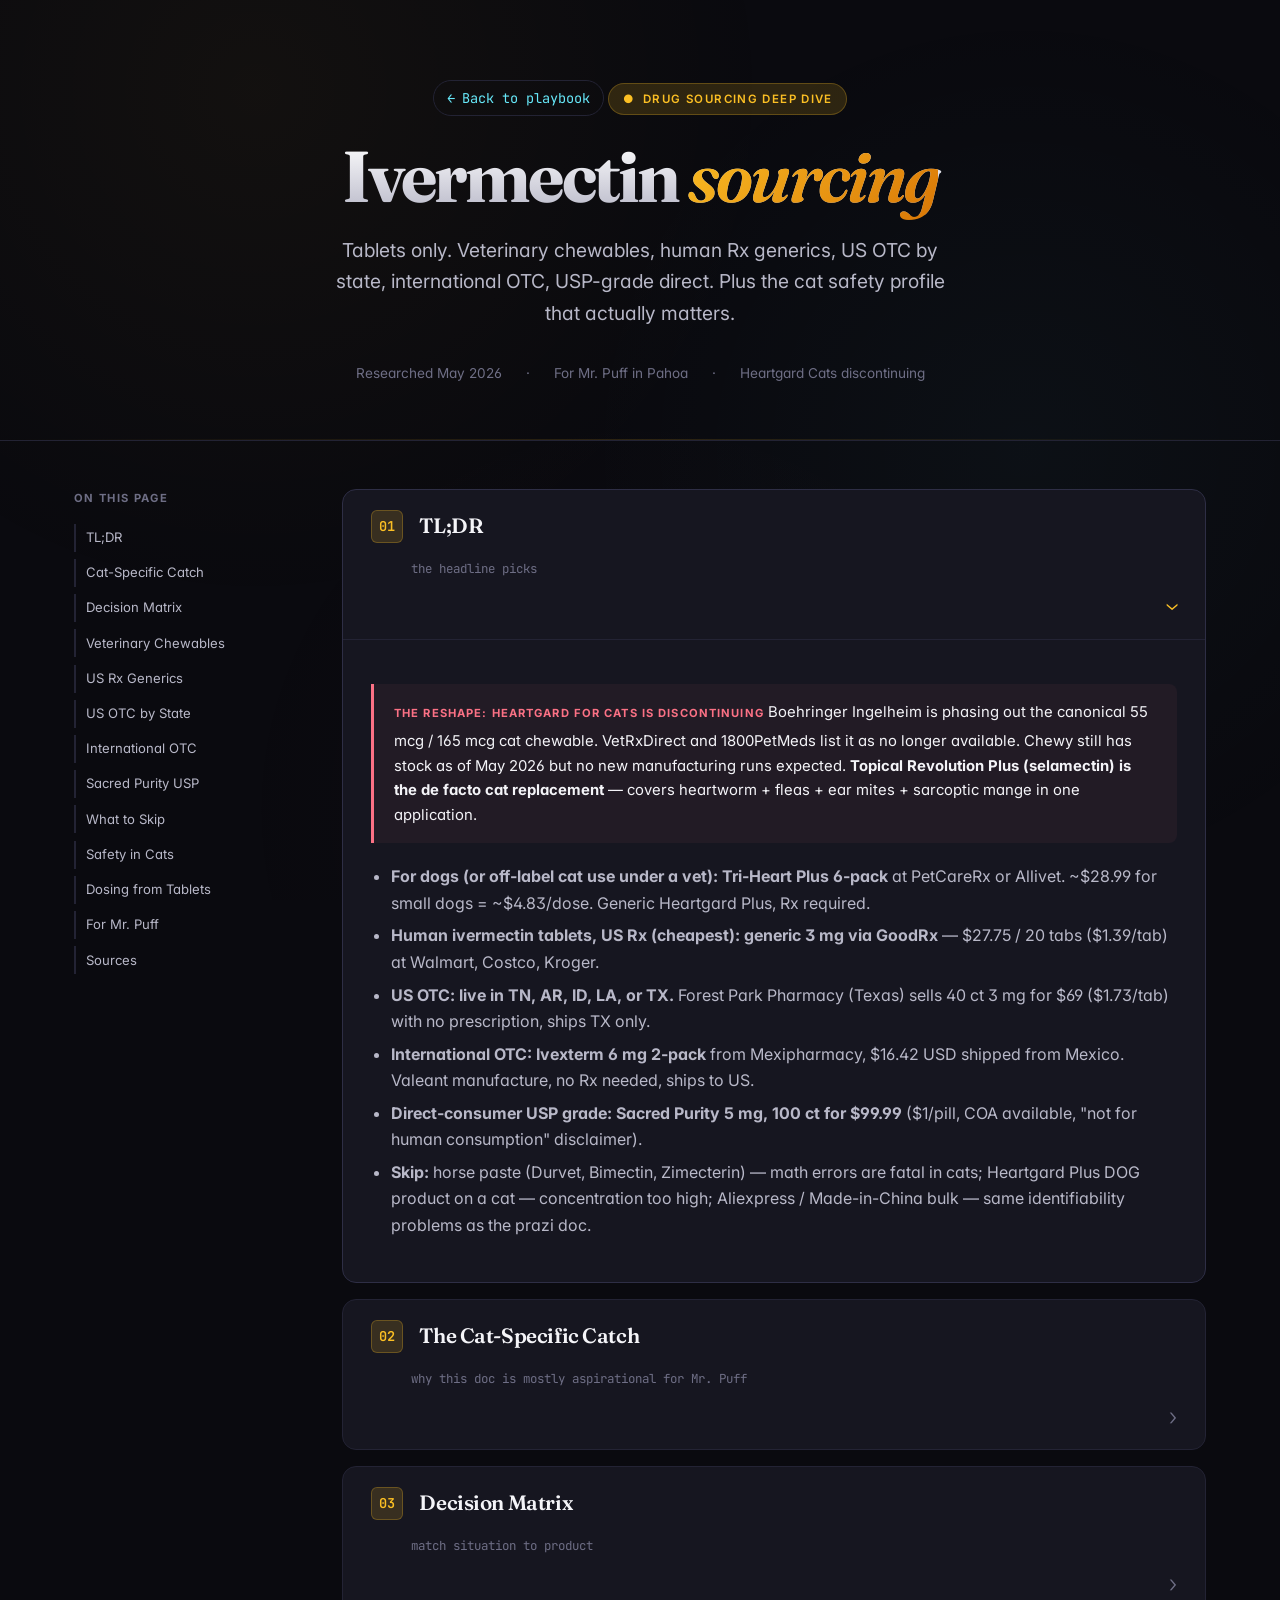
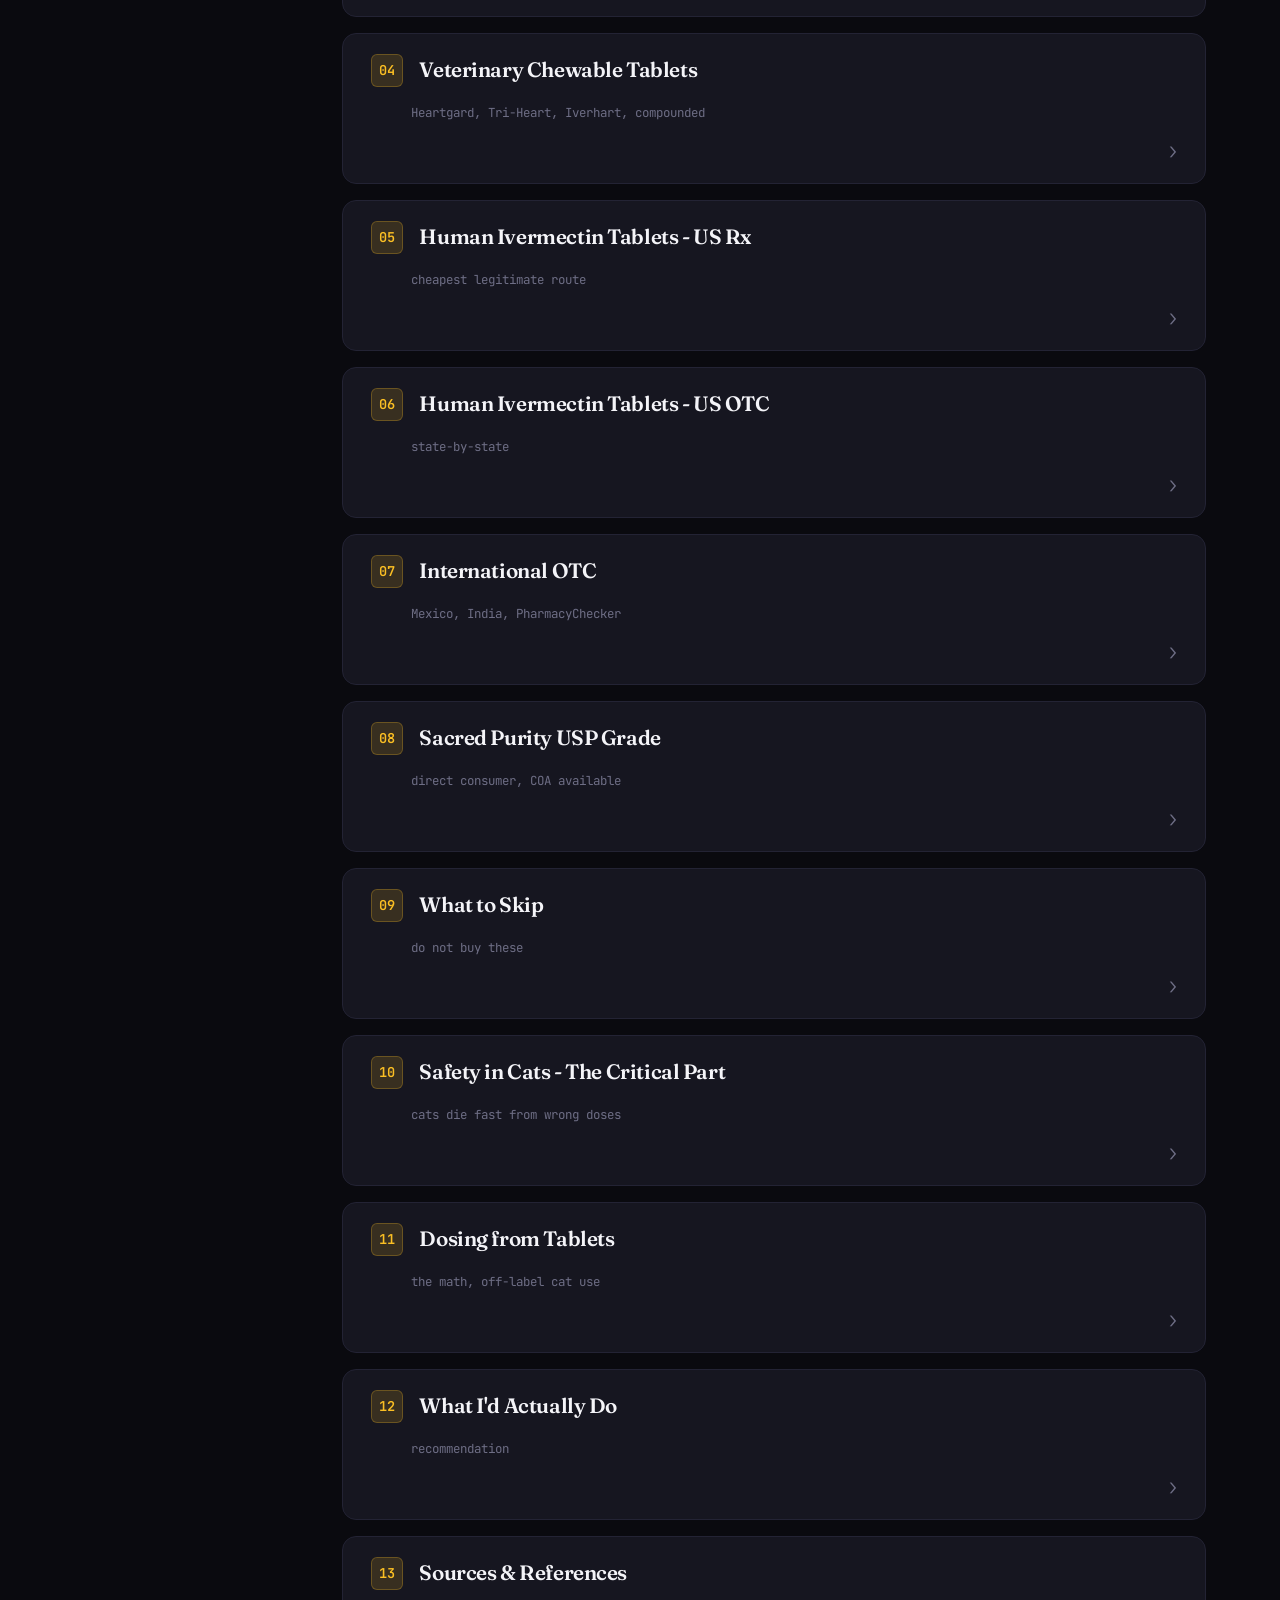
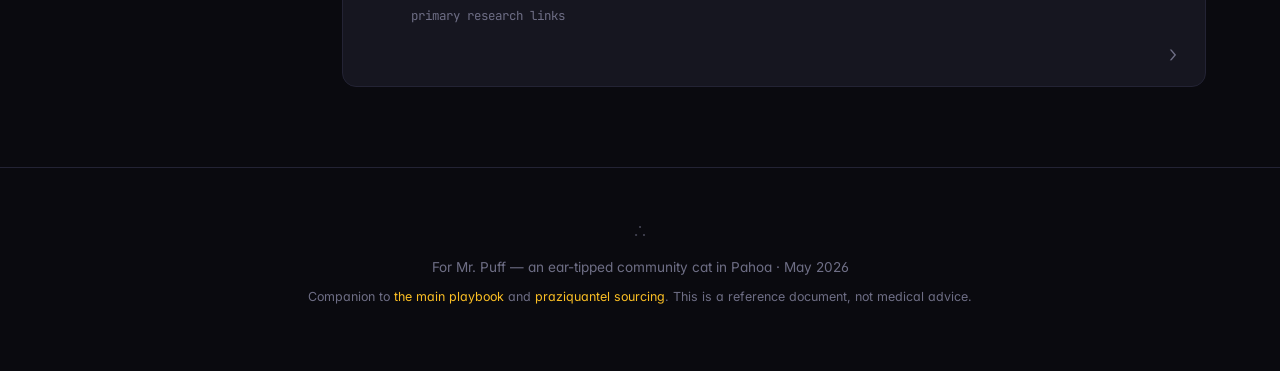
==== ivermectin-sourcing.html @ 5c8427da "Add praziquantel and ivermectin sourcing deep-dive pages Two new companion reference pages off the m" ====
<!DOCTYPE html>
<html lang="en">
<head>
<meta charset="UTF-8">
<meta name="viewport" content="width=device-width, initial-scale=1.0">
<title>Ivermectin Sourcing - Mr. Puff Care Plan</title>
<meta name="description" content="Where to buy ivermectin tablets: veterinary chewables, human Rx generics, OTC by state, international, USP-grade direct. With the cat safety profile that actually matters.">
<link rel="stylesheet" href="styles.css">
<style>
  .back-link {
    display: inline-flex;
    align-items: center;
    gap: 0.4rem;
    color: var(--accent-cyan);
    text-decoration: none;
    font-size: 0.85rem;
    font-family: 'JetBrains Mono', monospace;
    margin-bottom: 1.25rem;
    padding: 0.35rem 0.85rem;
    border: 1px solid var(--border-subtle);
    border-radius: 999px;
    transition: all 0.15s ease;
  }
  .back-link:hover {
    color: var(--accent-amber);
    border-color: var(--accent-amber);
    background: var(--accent-amber-glow);
  }
  .back-link::before { content: "←"; }
  .toc.sub-toc { font-size: 0.82rem; }
</style>
</head>
<body>

<header class="hero">
  <a href="index.html" class="back-link">Back to playbook</a>
  <div class="eyebrow">Drug sourcing deep dive</div>
  <h1>Ivermectin <span class="accent">sourcing</span></h1>
  <p class="lede">Tablets only. Veterinary chewables, human Rx generics, US OTC by state, international OTC, USP-grade direct. Plus the cat safety profile that actually matters.</p>
  <div class="hero-meta">
    <span>Researched May 2026</span>
    <span>·</span>
    <span>For Mr. Puff in Pahoa</span>
    <span>·</span>
    <span>Heartgard Cats discontinuing</span>
  </div>
</header>

<div class="layout">

  <nav class="toc sub-toc" aria-label="Contents">
    <h4>On This Page</h4>
    <ul>
      <li><a href="#tldr">TL;DR</a></li>
      <li><a href="#cat-catch">Cat-Specific Catch</a></li>
      <li><a href="#decision">Decision Matrix</a></li>
      <li><a href="#vet">Veterinary Chewables</a></li>
      <li><a href="#rx">US Rx Generics</a></li>
      <li><a href="#otc">US OTC by State</a></li>
      <li><a href="#international">International OTC</a></li>
      <li><a href="#sacred-purity">Sacred Purity USP</a></li>
      <li><a href="#skip">What to Skip</a></li>
      <li><a href="#safety">Safety in Cats</a></li>
      <li><a href="#dosing">Dosing from Tablets</a></li>
      <li><a href="#mr-puff-rec">For Mr. Puff</a></li>
      <li><a href="#sources">Sources</a></li>
    </ul>
  </nav>

  <main class="content">

    <!-- TL;DR -->
    <details class="section" id="tldr" open>
      <summary>
        <span class="num">01</span>
        <h2>TL;DR</h2>
        <span class="section-sub">the headline picks</span>
        <span class="chevron">›</span>
      </summary>
      <div class="section-body">
      <div class="callout warn">
        <span class="callout-label">The reshape: Heartgard for Cats is discontinuing</span>
        Boehringer Ingelheim is phasing out the canonical 55 mcg / 165 mcg cat chewable. VetRxDirect and 1800PetMeds list it as no longer available. Chewy still has stock as of May 2026 but no new manufacturing runs expected. <strong>Topical Revolution Plus (selamectin) is the de facto cat replacement</strong> — covers heartworm + fleas + ear mites + sarcoptic mange in one application.
      </div>
      <ul>
        <li><strong>For dogs (or off-label cat use under a vet): Tri-Heart Plus 6-pack</strong> at PetCareRx or Allivet. ~$28.99 for small dogs = ~$4.83/dose. Generic Heartgard Plus, Rx required.</li>
        <li><strong>Human ivermectin tablets, US Rx (cheapest): generic 3 mg via GoodRx</strong> — $27.75 / 20 tabs ($1.39/tab) at Walmart, Costco, Kroger.</li>
        <li><strong>US OTC: live in TN, AR, ID, LA, or TX.</strong> Forest Park Pharmacy (Texas) sells 40 ct 3 mg for $69 ($1.73/tab) with no prescription, ships TX only.</li>
        <li><strong>International OTC: Ivexterm 6 mg 2-pack</strong> from Mexipharmacy, $16.42 USD shipped from Mexico. Valeant manufacture, no Rx needed, ships to US.</li>
        <li><strong>Direct-consumer USP grade: Sacred Purity 5 mg, 100 ct for $99.99</strong> ($1/pill, COA available, "not for human consumption" disclaimer).</li>
        <li><strong>Skip:</strong> horse paste (Durvet, Bimectin, Zimecterin) — math errors are fatal in cats; Heartgard Plus DOG product on a cat — concentration too high; Aliexpress / Made-in-China bulk — same identifiability problems as the prazi doc.</li>
      </ul>
      </div>
    </details>

    <!-- CAT-SPECIFIC CATCH -->
    <details class="section" id="cat-catch">
      <summary>
        <span class="num">02</span>
        <h2>The Cat-Specific Catch</h2>
        <span class="section-sub">why this doc is mostly aspirational for Mr. Puff</span>
        <span class="chevron">›</span>
      </summary>
      <div class="section-body">
      <p>Mr. Puff is the project's reason for this research. Worth being honest:</p>
      <ul>
        <li><strong>Cats almost never need oral ivermectin tablets.</strong> The standard cat-relevant uses are: heartworm prevention (now better covered by topical Revolution Plus, which also handles fleas and ear mites in one application), ear mite treatment (Acarexx ear drops are FDA-approved for this and gentler than oral dosing), and sarcoptic / notoedric mange (rare in indoor cats, treated topically).</li>
        <li><strong>Off-label oral ivermectin in cats</strong> is a thing, but higher-friction than the topicals. Dose 200-400 mcg/kg PO once, repeat in 14 days. Cats overdose easily. The 30x safety margin sounds wide but a dosing math error with concentrated horse paste is famously fatal.</li>
        <li><strong>For Mr. Puff specifically, this doc is mostly aspirational.</strong> She'd be better served by Revolution Plus monthly (vet Rx, covers everything she'd realistically encounter). Oral tablet ivermectin would only enter the picture if she developed a mange that you couldn't get a vet appointment for.</li>
        <li><strong>The other use case is human stockpile.</strong> Sacred Purity, Forest Park Pharmacy, GoodRx generics, and Mexican Ivexterm are all legitimate household-stockpile options for travelers, parasitic prophylaxis, or "just in case" supply.</li>
      </ul>
      </div>
    </details>

    <!-- DECISION MATRIX -->
    <details class="section" id="decision">
      <summary>
        <span class="num">03</span>
        <h2>Decision Matrix</h2>
        <span class="section-sub">match situation to product</span>
        <span class="chevron">›</span>
      </summary>
      <div class="section-body">
      <div class="table-wrap">
        <table>
          <thead>
            <tr><th>Situation</th><th>Buy</th><th>$/dose</th></tr>
          </thead>
          <tbody>
            <tr><td>Cat needs heartworm prevention</td><td>Revolution Plus topical (Rx, vet)</td><td>~$15-20/month</td></tr>
            <tr><td>Cat with ear mites</td><td>Acarexx 0.5 mL otic (Rx)</td><td>~$30 (both ears)</td></tr>
            <tr><td>Cat with mange, no vet appointment</td><td>Compounded ivermectin oral suspension (Chewy Rx)</td><td>~$30-50/bottle</td></tr>
            <tr><td>Dog heartworm prevention</td><td>Tri-Heart Plus 6-pack (Rx, generic Heartgard)</td><td>~$4.83/month</td></tr>
            <tr><td>Personal stockpile, US Rx</td><td>Generic ivermectin 3 mg via GoodRx</td><td>$1.39/tab</td></tr>
            <tr><td>Personal stockpile, US OTC</td><td>Forest Park Pharmacy TX (or live in TN/AR/ID/LA)</td><td>$1.73/tab</td></tr>
            <tr><td>Personal stockpile, no Rx, OK with import</td><td>Ivexterm 6 mg from Mexipharmacy</td><td>$8.21/tab</td></tr>
            <tr><td>Long-term household stockpile, USP grade</td><td>Sacred Purity 5 mg, 1000 ct</td><td>~$0.65/tab</td></tr>
          </tbody>
        </table>
      </div>
      </div>
    </details>

    <!-- VETERINARY CHEWABLES -->
    <details class="section" id="vet">
      <summary>
        <span class="num">04</span>
        <h2>Veterinary Chewable Tablets</h2>
        <span class="section-sub">Heartgard, Tri-Heart, Iverhart, compounded</span>
        <span class="chevron">›</span>
      </summary>
      <div class="section-body">

      <h3>Heartgard for Cats (discontinuing)</h3>
      <ul>
        <li><strong>Active:</strong> 55 mcg ivermectin per chewable (≤5 lb cats) or 165 mcg (5-15 lb cats).</li>
        <li><strong>Status:</strong> Being discontinued by Boehringer Ingelheim. VetRxDirect, 1800PetMeds, and most retailers have removed it. Chewy still has some stock as of May 2026 but no new shipments expected.</li>
        <li><strong>Rx required.</strong></li>
        <li><strong>What to do instead:</strong> Revolution Plus (selamectin + sarolaner) topical, which the existing playbook (<a href="index.html#shopping">product-notes</a>) already prefers over Bravecto. Covers heartworm + fleas + ear mites + some intestinal worms. ~$15-20/month.</li>
      </ul>

      <h3>Tri-Heart Plus / Iverhart Plus / Heartgard Plus (dogs)</h3>
      <p>The live, in-stock generics of Heartgard Plus for dogs. All three contain ivermectin + pyrantel pamoate at dog-specific concentrations. <strong>Not labeled for cats.</strong> The dog-targeted concentrations are too high to use on cats safely.</p>
      <div class="table-wrap">
        <table>
          <thead>
            <tr><th>Product</th><th>Active per chew</th><th>6-pack (small dog)</th><th>$/month</th></tr>
          </thead>
          <tbody>
            <tr><td>Heartgard Plus (Boehringer)</td><td>68 mcg ivermectin + 57 mg pyrantel</td><td>~$72-90</td><td>~$12-15</td></tr>
            <tr><td>Iverhart Plus (Virbac)</td><td>same</td><td>~$30-40</td><td>~$5-7</td></tr>
            <tr><td>Tri-Heart Plus (Merck)</td><td>same</td><td>$28.99</td><td>$4.83</td></tr>
          </tbody>
        </table>
      </div>
      <div class="callout info">
        <span class="callout-label">Equivalence + price</span>
        All three are scientifically equivalent — same actives, same FDA approval pathway. <strong>Tri-Heart Plus is the cheapest by margin</strong> and what budget-conscious dog owners typically buy. All three require an Rx.
      </div>
      <div class="callout warn">
        <span class="callout-label">Don't put dog Heartgard on a cat</span>
        The 68 mcg ivermectin per chewable is roughly 4x what a small cat would get from Heartgard Cats (55 mcg). Use Heartgard Cats stock while it lasts, or compound, or switch to Revolution Plus topical.
      </div>
      <div class="resource-grid">
        <a href="https://www.petcarerx.com/article/using-tri-heart-plus-vs-heartgard-for-dogs/1341" target="_blank" rel="noopener" class="resource-card">
          <div class="rc-label">Cheapest generic</div>
          <div class="rc-name">Tri-Heart Plus (Merck)</div>
          <div class="rc-meta">$4.83/month · Rx</div>
        </a>
        <a href="https://www.chewy.com/iverhart-plus-chewable-tablet-dogs-1/dp/173300" target="_blank" rel="noopener" class="resource-card">
          <div class="rc-label">Mid-tier</div>
          <div class="rc-name">Iverhart Plus (Virbac)</div>
          <div class="rc-meta">~$5-7/month · Rx</div>
        </a>
        <a href="https://heartgard.com/offers" target="_blank" rel="noopener" class="resource-card">
          <div class="rc-label">Brand</div>
          <div class="rc-name">Heartgard Plus</div>
          <div class="rc-meta">~$12-15/month · Rx</div>
        </a>
        <a href="https://us.virbac.com/products/parasiticides/iverhart-plus-flavored-chewables" target="_blank" rel="noopener" class="resource-card">
          <div class="rc-label">Manufacturer</div>
          <div class="rc-name">Virbac Iverhart Plus</div>
          <div class="rc-meta">Reference</div>
        </a>
      </div>

      <h3>Compounded ivermectin (cats and dogs)</h3>
      <ul>
        <li><strong>Suppliers:</strong> SVPmeds, PetScript Pharmacy, Wedgewood Pharmacy, Diamondback Drugs (now merged with Wedgewood), Roadrunner Pharmacy, Mixlab, Pace Pharmacy.</li>
        <li><strong>Format:</strong> custom-strength chewables or 1 mg/mL oral oil suspension (chicken or tuna oil flavored).</li>
        <li><strong>Rx required.</strong></li>
        <li><strong>Cost:</strong> $30-50 for a 30-60 mL bottle of suspension.</li>
        <li><strong>Use case:</strong> if Heartgard Cats becomes truly unavailable and your vet wants to keep a cat on oral ivermectin, compounding is the path forward. Also useful for the rare cat with notoedric or sarcoptic mange.</li>
      </ul>
      <div class="resource-grid">
        <a href="https://www.chewy.com/ivermectin-compounded-oral-liquid/dp/866910" target="_blank" rel="noopener" class="resource-card">
          <div class="rc-label">Chewy Rx</div>
          <div class="rc-name">Ivermectin Chicken Oil 1 mg/mL</div>
          <div class="rc-meta">60 mL · Rx required</div>
        </a>
        <a href="https://www.svpmeds.com/product/ivermectin-chewable-compounded-for-dogs-and-cats/" target="_blank" rel="noopener" class="resource-card">
          <div class="rc-label">SVPmeds</div>
          <div class="rc-name">Ivermectin Chewable Compounded</div>
          <div class="rc-meta">Custom strength · Rx</div>
        </a>
        <a href="https://www.petscriptpharmacy.com/products/ivermectin-oral-solution" target="_blank" rel="noopener" class="resource-card">
          <div class="rc-label">PetScript</div>
          <div class="rc-name">Ivermectin Oral Solution</div>
          <div class="rc-meta">Custom · Rx</div>
        </a>
        <a href="https://www.wedgewood.com/our-expertise/veterinary-compounding/" target="_blank" rel="noopener" class="resource-card">
          <div class="rc-label">Wedgewood</div>
          <div class="rc-name">Veterinary Compounding</div>
          <div class="rc-meta">Flavored chews</div>
        </a>
      </div>
      </div>
    </details>

    <!-- US Rx -->
    <details class="section" id="rx">
      <summary>
        <span class="num">05</span>
        <h2>Human Ivermectin Tablets - US Rx</h2>
        <span class="section-sub">cheapest legitimate route</span>
        <span class="chevron">›</span>
      </summary>
      <div class="section-body">
      <ul>
        <li><strong>Generic ivermectin 3 mg tablets</strong> are FDA-approved and made by multiple manufacturers (Edenbridge, Lupin, Aurobindo, others). All pharmaceutically equivalent.</li>
        <li><strong>GoodRx coupon prices (May 2026):</strong>
          <ul>
            <li>20 tablets, 3 mg: $27.75 with coupon at Walmart/Costco/Kroger (<strong>$1.39/tab</strong>).</li>
            <li>Average retail without coupon: ~$115.93.</li>
            <li>SingleCare alternative: $36-48 / 20 tabs.</li>
          </ul>
        </li>
        <li><strong>Stromectol</strong> (the Merck brand): 4-5x the generic price. Not worth it.</li>
        <li><strong>How it works:</strong> any prescriber can write the Rx. Telehealth services like Hims, Push Health, K Health will write it for legitimate parasitic indications. Walk into Walmart/Costco/Kroger with the GoodRx coupon, pay cash.</li>
      </ul>
      <div class="callout success">
        <span class="callout-label">Cheapest legitimate US source</span>
        FDA-approved generic, made in cGMP facilities, identifiable down to the lot number. There's no quality question.
      </div>
      <div class="resource-grid">
        <a href="https://www.goodrx.com/ivermectin" target="_blank" rel="noopener" class="resource-card">
          <div class="rc-label">GoodRx coupon</div>
          <div class="rc-name">Generic ivermectin 3 mg</div>
          <div class="rc-meta">$1.39/tab · 20-tab pack</div>
        </a>
        <a href="https://www.goodrx.com/stromectol" target="_blank" rel="noopener" class="resource-card">
          <div class="rc-label">GoodRx (brand)</div>
          <div class="rc-name">Stromectol 3 mg</div>
          <div class="rc-meta">~5x generic · skip</div>
        </a>
      </div>
      </div>
    </details>

    <!-- US OTC -->
    <details class="section" id="otc">
      <summary>
        <span class="num">06</span>
        <h2>Human Ivermectin Tablets - US OTC</h2>
        <span class="section-sub">state-by-state</span>
        <span class="chevron">›</span>
      </summary>
      <div class="section-body">
      <p>2022-2025 saw five states pass laws letting pharmacies dispense ivermectin without a prescription. Mechanisms differ:</p>
      <div class="table-wrap">
        <table>
          <thead>
            <tr><th>State</th><th>Year</th><th>Mechanism</th><th>Where to buy</th></tr>
          </thead>
          <tbody>
            <tr><td>Tennessee</td><td>2022 (SB 2188)</td><td>Full OTC, no consultation</td><td>Any TN pharmacy that stocks it</td></tr>
            <tr><td>Arkansas</td><td>March 2025 (Act 369)</td><td>Full OTC</td><td>Any AR pharmacy that stocks it</td></tr>
            <tr><td>Idaho</td><td>April 2025 (SB 1211)</td><td>Full OTC</td><td>Any ID pharmacy that stocks it</td></tr>
            <tr><td>Louisiana</td><td>June 2025 (Act 464)</td><td>Pharmacist-dispensed under standing order</td><td>LA pharmacies; pharmacist confirms eligibility</td></tr>
            <tr><td>Texas</td><td>Aug 2025 (HB 25)</td><td>Full OTC</td><td>Forest Park Pharmacy ($69 / 40 ct, ships TX or in-store)</td></tr>
          </tbody>
        </table>
      </div>
      <div class="callout info">
        <span class="callout-label">Forest Park Pharmacy specifics</span>
        $69 for 40 tablets of 3 mg = <strong>$1.73/tab</strong>. Ships within Texas only or in-store pickup. Not currently shipping to Hawaii. If you want OTC ivermectin without flying to a OTC state, the international route below is more practical.
      </div>
      <div class="resource-grid">
        <a href="https://www.forestparkpharmacy.com/ivermectin" target="_blank" rel="noopener" class="resource-card">
          <div class="rc-label">Texas OTC</div>
          <div class="rc-name">Forest Park Pharmacy</div>
          <div class="rc-meta">$69 / 40 ct · TX only</div>
        </a>
        <a href="https://www.goodrx.com/ivermectin-non-prescription" target="_blank" rel="noopener" class="resource-card">
          <div class="rc-label">GoodRx OTC tracker</div>
          <div class="rc-name">Non-Prescription Ivermectin</div>
          <div class="rc-meta">State availability</div>
        </a>
        <a href="https://www.pharmacytimes.com/view/four-states-pass-laws-allowing-for-otc-ivermectin-more-states-pending-legislation" target="_blank" rel="noopener" class="resource-card">
          <div class="rc-label">Pharmacy Times</div>
          <div class="rc-name">OTC Ivermectin State Laws</div>
          <div class="rc-meta">Legislative tracker</div>
        </a>
        <a href="https://www.texastribune.org/2025/08/27/texas-legislature-ivermectin-otc-prescription/" target="_blank" rel="noopener" class="resource-card">
          <div class="rc-label">Texas HB 25</div>
          <div class="rc-name">Texas Tribune coverage</div>
          <div class="rc-meta">Bill explainer</div>
        </a>
      </div>
      </div>
    </details>

    <!-- INTERNATIONAL -->
    <details class="section" id="international">
      <summary>
        <span class="num">07</span>
        <h2>International OTC</h2>
        <span class="section-sub">Mexico, India, PharmacyChecker</span>
        <span class="chevron">›</span>
      </summary>
      <div class="section-body">

      <h3>Ivexterm (Mexico)</h3>
      <ul>
        <li><strong>Manufacturer:</strong> Bausch Health / Valeant. Made in Mexico. Legitimate, branded product.</li>
        <li><strong>Strength:</strong> 6 mg per tablet.</li>
        <li><strong>Pack size:</strong> 2 tablets per box (smallest), larger packs available.</li>
        <li><strong>Source:</strong> Mexipharmacy.mx — $16.42 USD for 2-tablet box (<strong>$8.21/tab</strong>). Farmacia del Niño similar pricing.</li>
        <li><strong>OTC in Mexico</strong> (most "venta libre" pharmacies stock it).</li>
        <li><strong>Shipping to US:</strong> USPS or SEPOMEX, typically 7-14 days. Personal-import quantities (1-3 boxes) generally pass customs without issue.</li>
        <li><strong>Per-mg cost is actually higher</strong> than the US Rx generic. The advantage is no Rx, no telehealth visit.</li>
      </ul>

      <h3>Indian generics (Iverheal, Iversafe)</h3>
      <ul>
        <li><strong>Strengths:</strong> 6 mg or 12 mg, sold by strip (10 tablets typical).</li>
        <li><strong>Manufacturers:</strong> Healing Pharma (Iverheal), Sun Pharma (Iversafe), Cipla, others.</li>
        <li><strong>Pricing in India:</strong> Iverheal 12 mg / 10 tabs = ~₹750 ($9 USD); Iversafe 12 mg / 10 tabs = ~₹175 ($2 USD). Iversafe is the cheap option.</li>
        <li><strong>Shipping to US:</strong> sketchier. International Drug Mart and similar online resellers ship to US, but customs holds happen. Quality variance is real even with "Indian generics" — well-known brands (Sun, Cipla, Lupin) are world-class; small generics inconsistent.</li>
        <li><strong>Use case:</strong> large stockpile, willing to deal with import friction.</li>
      </ul>

      <h3>PharmacyChecker-verified</h3>
      <p>PharmacyChecker.com lists verified pharmacies in Canada, UK, India, and Mexico that ship to the US. Stromectol (brand) and generic ivermectin both available, prices generally between US Rx and Mexican OTC. Worth checking if you want a verified-sourced middle-tier option.</p>

      <div class="resource-grid">
        <a href="https://mexipharmacy.mx/eng/item/1014/2/ivexterm-ivermectin-6mg-2-tab" target="_blank" rel="noopener" class="resource-card">
          <div class="rc-label">Mexico OTC, ships US</div>
          <div class="rc-name">Mexipharmacy Ivexterm 6 mg</div>
          <div class="rc-meta">$16.42 · 2-tab box</div>
        </a>
        <a href="https://www.pharmacychecker.com/ivermectin/" target="_blank" rel="noopener" class="resource-card">
          <div class="rc-label">Verified international</div>
          <div class="rc-name">PharmacyChecker Ivermectin</div>
          <div class="rc-meta">Canada/UK/IN/MX prices</div>
        </a>
        <a href="https://www.medindia.net/drug-price/ivermectin.htm" target="_blank" rel="noopener" class="resource-card">
          <div class="rc-label">India brand directory</div>
          <div class="rc-name">Medindia 105 Brands</div>
          <div class="rc-meta">Iverheal, Iversafe etc.</div>
        </a>
      </div>
      </div>
    </details>

    <!-- SACRED PURITY -->
    <details class="section" id="sacred-purity">
      <summary>
        <span class="num">08</span>
        <h2>Sacred Purity USP Grade</h2>
        <span class="section-sub">direct consumer, COA available</span>
        <span class="chevron">›</span>
      </summary>
      <div class="section-body">
      <p>Same vendor recommended in the <a href="praziquantel-sourcing.html#bulk-usp">praziquantel sourcing doc</a>. The pills here are USP-grade ivermectin powder + microcrystalline cellulose, made in the US, third-party tested.</p>

      <div class="table-wrap">
        <table>
          <thead>
            <tr><th>Product</th><th>Pack</th><th>Price</th><th>$/pill</th></tr>
          </thead>
          <tbody>
            <tr><td>5 mg pills</td><td>100 ct</td><td>$99.99</td><td>$1.00</td></tr>
            <tr><td>5 mg pills</td><td>200 ct</td><td>$179.99</td><td>$0.90</td></tr>
            <tr><td>5 mg pills</td><td>500 ct</td><td>$374.99</td><td>$0.75</td></tr>
            <tr><td>5 mg pills</td><td>1000 ct</td><td>$649.99</td><td>$0.65</td></tr>
            <tr><td>7.5 mg pills</td><td>100 ct</td><td>$129.99</td><td>$1.30</td></tr>
            <tr><td>7.5 mg pills</td><td>1000 ct</td><td>$939.99</td><td>$0.94</td></tr>
            <tr><td>100 mg capsules</td><td>30 ct</td><td>$149.99</td><td>$5.00</td></tr>
          </tbody>
        </table>
      </div>

      <ul>
        <li><strong>Ingredients:</strong> "Ivermectin USP Grade powder and microcrystalline cellulose only" for pills. No fillers, no flavoring, no excipient surprises.</li>
        <li><strong>COA available on request.</strong></li>
        <li><strong>"Not for human consumption" disclaimer</strong> — same legal CYA pattern as their praziquantel.</li>
        <li><strong>Worldwide shipping</strong>, customer assumes customs responsibility.</li>
      </ul>

      <div class="callout info">
        <span class="callout-label">Per-pill economics</span>
        At the small pack, $1/pill is comparable to GoodRx US Rx generic ($1.39 per 3 mg = $2.32 per 5 mg-equivalent). At 1000 ct, drops to $0.65/pill — best per-mg deal of any tablet source if you actually use them. Bonus: pills can be split to dose more flexibly.
      </div>

      <div class="resource-grid">
        <a href="https://www.sacredpurity.com/ivermectin.html" target="_blank" rel="noopener" class="resource-card">
          <div class="rc-label">Sacred Purity</div>
          <div class="rc-name">Ivermectin USP &gt;99%</div>
          <div class="rc-meta">Pills + capsules · COA</div>
        </a>
      </div>
      </div>
    </details>

    <!-- WHAT TO SKIP -->
    <details class="section" id="skip">
      <summary>
        <span class="num">09</span>
        <h2>What to Skip</h2>
        <span class="section-sub">do not buy these</span>
        <span class="chevron">›</span>
      </summary>
      <div class="section-body">
      <div class="callout warn">
        <span class="callout-label">Horse paste / livestock paste</span>
        Durvet, Bimectin, Zimecterin, IverEase: wrong format (paste, not tablets), wrong concentration (1.87% ivermectin, ~12,000x more concentrated than a cat's monthly Heartgard dose). The famous "horse paste" from feed stores is the cheapest source by far ($5-10 a tube), but dosing is exquisitely unforgiving and a math error is fatal in cats. Specifically excluded by the user prompt anyway ("not powders, just tablets") — paste is the same risk profile.
      </div>
      <ul>
        <li><strong>Heartgard Plus for Dogs on a Cat:</strong> wrong concentration. The 68 mcg/chewable in the small-dog version is 4x what a small cat needs and overshoots Mr. Puff's safety margin.</li>
        <li><strong>Random Aliexpress / made-in-China bulk:</strong> identifiability problems, customs problems, dosing problems, COA verification problems. Same reasoning as the praziquantel doc.</li>
        <li><strong>Online pharmacies without verifiable physical addresses or licensing:</strong> the 2021-2022 COVID ivermectin frenzy spawned a long tail of dropship operations. Stick to PharmacyChecker-verified, licensed compounding pharmacies, GoodRx-affiliated US pharmacies, or established consumer brands like Mexipharmacy and Sacred Purity.</li>
        <li><strong>Acarexx (cat ear mite drops):</strong> technically ivermectin, but it's a topical otic suspension (not a tablet), Rx-only, and only for ear mites. Mentioned here only because it shows up in searches for "ivermectin for cats."</li>
      </ul>
      </div>
    </details>

    <!-- SAFETY -->
    <details class="section" id="safety">
      <summary>
        <span class="num">10</span>
        <h2>Safety in Cats - The Critical Part</h2>
        <span class="section-sub">cats die fast from wrong doses</span>
        <span class="chevron">›</span>
      </summary>
      <div class="section-body">
      <div class="callout warn">
        <span class="callout-label">The two hazards</span>
        <ol>
          <li><strong>Concentrated formulations</strong> (horse paste, cattle injectable) make math errors fatal. A 0.1 mL slip on 1.87% paste delivers ~1.87 mg — enough to kill a 5 lb cat. Tablets (this doc) are easier to get right because the unit dose is fixed.</li>
          <li><strong>MDR1 mutation</strong> (multi-drug resistance) is rare in cats but exists. Affected cats have impaired blood-brain-barrier function and lower toxicity thresholds. There's no commercial MDR1 test for cats; empirical low-dose introduction is the only safe approach.</li>
        </ol>
      </div>

      <h3>Therapeutic doses and toxicity thresholds</h3>
      <ul>
        <li><strong>Heartworm prevention:</strong> 24 mcg/kg PO monthly (Heartgard Cats label). For a 5 kg cat, this is 120 mcg = 0.12 mg.</li>
        <li><strong>Ear mites or sarcoptic mange (off-label):</strong> 200-400 mcg/kg PO once, repeat in 14 days. For a 5 kg cat, this is 1-2 mg.</li>
        <li><strong>Demodex (rare in cats):</strong> higher doses, vet-supervised only.</li>
        <li><strong>Toxicity threshold:</strong> signs start above ~220 mcg/kg (100 mcg/lb).</li>
        <li><strong>LD50:</strong> ~80 mg/kg in healthy cats, much lower in MDR1-affected.</li>
        <li><strong>Safety margin at therapeutic dose:</strong> ~30x for heartworm prevention. Wide on paper, narrow in practice if using a concentrated formulation.</li>
      </ul>

      <h3>Signs of overdose in cats (within 2-3 hours)</h3>
      <ul>
        <li>Profound depression, stupor</li>
        <li>Tremors</li>
        <li>Ataxia (uncoordinated walking)</li>
        <li>Blindness, dilated unresponsive pupils</li>
        <li>Excessive salivation</li>
        <li>Seizures</li>
        <li>Coma</li>
      </ul>

      <div class="callout warn">
        <span class="callout-label">No specific antidote</span>
        Treatment is supportive: IV fluids, anti-seizure meds, intralipid emulsion therapy if available. This is why "let's just guess the dose" is a bad plan with cat ivermectin.
      </div>

      <h3>Drug interactions</h3>
      <p>Ivermectin's neurological effects compound with other CNS depressants. Avoid concurrent:</p>
      <ul>
        <li>Benzodiazepines (diazepam, midazolam) — used in some cat sedation.</li>
        <li>Ketamine — common cat anesthetic.</li>
        <li>Erythromycin — antibiotic.</li>
        <li>Spinosad (Comfortis flea pill).</li>
        <li>Some antifungals (ketoconazole).</li>
      </ul>
      <p>If the cat has been on any of these recently, the safety margin shrinks.</p>
      </div>
    </details>

    <!-- DOSING -->
    <details class="section" id="dosing">
      <summary>
        <span class="num">11</span>
        <h2>Dosing from Tablets</h2>
        <span class="section-sub">the math, off-label cat use</span>
        <span class="chevron">›</span>
      </summary>
      <div class="section-body">

      <h3>For a cat (off-label oral, e.g. mange, no vet)</h3>
      <ul>
        <li><strong>Pick the smallest tablet you can find.</strong> 3 mg (US generic) is the easiest to split. 5 mg (Sacred Purity) is workable but you'll be quartering it. 6 mg (Ivexterm) is harder. 12 mg (Indian generic) is overkill and impractical.</li>
        <li><strong>For a 10 lb (~4.5 kg) cat at 200 mcg/kg:</strong> target dose is 900 mcg = 0.9 mg.</li>
        <li><strong>From a 3 mg tablet:</strong> roughly 1/3 of a tablet. Cut with a pill cutter, weigh on a 0.001 g scale to verify (3 mg pill ÷ 3 ≈ 1 mg, close enough to target).</li>
        <li><strong>From a 5 mg tablet:</strong> roughly 1/5. Less practical to cut, but possible.</li>
        <li><strong>Mix into wet food.</strong> Ivermectin is bitter; Fancy Feast pâté (the same vehicle the existing playbook recommends for praziquantel) hides it well.</li>
        <li><strong>Don't repeat sooner than 14 days.</strong> Long half-life in cats (~3 days oral); repeated dosing accumulates.</li>
      </ul>

      <h3>For an adult human (stockpile reference)</h3>
      <p>Standard dose for strongyloidiasis or scabies is 200 mcg/kg, single oral dose. A 70 kg adult takes ~14 mg, which is roughly 4-5 of the 3 mg tablets, or 2 of the 6 mg, or 3 of the 5 mg.</p>
      </div>
    </details>

    <!-- FOR MR PUFF -->
    <details class="section" id="mr-puff-rec">
      <summary>
        <span class="num">12</span>
        <h2>What I'd Actually Do</h2>
        <span class="section-sub">recommendation</span>
        <span class="chevron">›</span>
      </summary>
      <div class="section-body">

      <h3>For Mr. Puff specifically</h3>
      <ol>
        <li><strong>Don't bother with oral ivermectin tablets.</strong> She doesn't need heartworm prevention if she's getting Revolution Plus (covers heartworm + fleas + ear mites + sarcoptic mange in one topical). If she develops ear mites, mineral oil cleaning + visual recheck is the first move; Acarexx is the Rx escalation.</li>
        <li><strong>Skip the Heartgard Cats panic-buy.</strong> Even though it's discontinuing, Revolution Plus is a strict upgrade for Mr. Puff's situation.</li>
      </ol>

      <h3>For household stockpile</h3>
      <ol>
        <li><strong>If you live in an OTC state</strong> (TX, TN, AR, ID, LA): buy through a local pharmacy. Forest Park in Texas is the cleanest mail-order option for Texas residents. $69 for 40 tabs = several courses for adults.</li>
        <li><strong>If you don't:</strong> GoodRx + 5-minute telehealth Rx (Push Health, Hims) is the cheapest legitimate route. $1.39/tab generic, made in cGMP facilities.</li>
        <li><strong>If you want a no-Rx legitimate import option:</strong> Ivexterm via Mexipharmacy. Slightly more expensive per mg, but Valeant manufacture and US-shipping is reliable.</li>
        <li><strong>If you want long-shelf-life USP-grade stockpile and like pill flexibility:</strong> Sacred Purity 5 mg pills, 100 ct or 1000 ct depending on appetite. Best per-mg deal at the 1000 ct.</li>
        <li><strong>Don't buy horse paste even though it's $5/tube.</strong> Math errors on cats are fatal; on humans, dosing mistakes are merely embarrassing rather than lethal, but the format is a liability.</li>
      </ol>
      </div>
    </details>

    <!-- SOURCES -->
    <details class="section" id="sources">
      <summary>
        <span class="num">13</span>
        <h2>Sources &amp; References</h2>
        <span class="section-sub">primary research links</span>
        <span class="chevron">›</span>
      </summary>
      <div class="section-body">
      <h3>Clinical &amp; safety</h3>
      <ul>
        <li><a href="https://cats.com/ivermectin-in-cats" target="_blank" rel="noopener">Cats.com — Ivermectin for Cats: Overview, Dosage &amp; Side Effects</a></li>
        <li><a href="https://vcahospitals.com/know-your-pet/ivermectin" target="_blank" rel="noopener">VCA Animal Hospitals — Ivermectin for Dogs and Cats</a></li>
        <li><a href="https://veterinarypartner.vin.com/default.aspx?pid=19239&catId=154455&id=4951400" target="_blank" rel="noopener">Veterinary Partner / VIN — Ivermectin (Ivomec, Heartgard, Iverhart)</a></li>
        <li><a href="https://www.vetfolio.com/learn/article/toxicology-brief-proper-use-of-ivermectin-in-cats" target="_blank" rel="noopener">VetFolio — Toxicology Brief: Proper Use of Ivermectin in Cats</a></li>
        <li><a href="https://www.aspcapro.org/sites/default/files/zc-steenbergen-tox_brief.pdf" target="_blank" rel="noopener">ASPCApro — Proper Use of Ivermectin in Cats (PDF)</a></li>
        <li><a href="https://pmc.ncbi.nlm.nih.gov/articles/PMC10822411/" target="_blank" rel="noopener">PMC — Otic ivermectin vs selamectin for ear mites in cats</a></li>
        <li><a href="https://www.petplace.com/article/drug-library/drug-library/library/ivermectin-ivomec-heartgard-for-dogs-and-cats" target="_blank" rel="noopener">PetPlace — Ivermectin for Dogs &amp; Cats: Dosage, Safety, Alternatives</a></li>
      </ul>

      <h3>US pricing</h3>
      <ul>
        <li><a href="https://www.goodrx.com/ivermectin" target="_blank" rel="noopener">GoodRx — Ivermectin 2026 Prices</a></li>
        <li><a href="https://www.goodrx.com/ivermectin-non-prescription" target="_blank" rel="noopener">GoodRx — Ivermectin Non-Prescription</a></li>
        <li><a href="https://www.goodrx.com/stromectol" target="_blank" rel="noopener">GoodRx — Stromectol Prices</a></li>
        <li><a href="https://www.goodrx.com/heartgard-for-cats" target="_blank" rel="noopener">GoodRx — Heartgard For Cats</a></li>
        <li><a href="https://www.goodrx.com/heartgard-plus" target="_blank" rel="noopener">GoodRx — Heartgard Plus (dogs)</a></li>
        <li><a href="https://www.forestparkpharmacy.com/ivermectin" target="_blank" rel="noopener">Forest Park Pharmacy (TX) — Buy Ivermectin Without Rx</a></li>
      </ul>

      <h3>OTC laws by state</h3>
      <ul>
        <li><a href="https://www.pharmacytimes.com/view/four-states-pass-laws-allowing-for-otc-ivermectin-more-states-pending-legislation" target="_blank" rel="noopener">Pharmacy Times — Four States Pass Laws Allowing OTC Ivermectin</a></li>
        <li><a href="https://www.texastribune.org/2025/08/27/texas-legislature-ivermectin-otc-prescription/" target="_blank" rel="noopener">Texas Tribune — Texas HB 25 Ivermectin OTC</a></li>
      </ul>

      <h3>Veterinary products</h3>
      <ul>
        <li><a href="https://heartgard.com/offers" target="_blank" rel="noopener">Heartgard.com — Heartgard Plus Offers and Rebates</a></li>
        <li><a href="https://bi-animalhealth.com/pets/feline/products/parasiticides/heartgard" target="_blank" rel="noopener">Boehringer Ingelheim — Heartgard Feline Heartworm Preventive</a></li>
        <li><a href="https://www.drugs.com/vet/heartgard-chewables-for-cats.html" target="_blank" rel="noopener">Drugs.com — Heartgard Chewables for Cats</a></li>
        <li><a href="https://dailymed.nlm.nih.gov/dailymed/drugInfo.cfm?setid=52a1efbc-e5d8-4a39-82e2-bf3e8ea7210b" target="_blank" rel="noopener">DailyMed — Tri-Heart Plus</a></li>
        <li><a href="https://dailymed.nlm.nih.gov/dailymed/drugInfo.cfm?setid=1658a894-7c8a-49cf-b014-04b214dc0ab5" target="_blank" rel="noopener">DailyMed — Iverhart Plus</a></li>
        <li><a href="https://www.merck-animal-health-usa.com/products/tri-heart-plus-ivermectin-pyrantel-chewable-tablets/" target="_blank" rel="noopener">Merck Animal Health — Tri-Heart Plus</a></li>
        <li><a href="https://us.virbac.com/products/parasiticides/iverhart-plus-flavored-chewables" target="_blank" rel="noopener">Virbac — Iverhart Plus Flavored Chewables</a></li>
        <li><a href="https://www.petcarerx.com/article/using-tri-heart-plus-vs-heartgard-for-dogs/1341" target="_blank" rel="noopener">PetCareRx — Tri-Heart Plus vs Heartgard for Dogs</a></li>
        <li><a href="https://animaldrugsatfda.fda.gov/adafda/app/search/public/document/downloadFoi/683" target="_blank" rel="noopener">FDA — Acarexx 0.01% ivermectin otic suspension</a></li>
      </ul>

      <h3>Compounded</h3>
      <ul>
        <li><a href="https://www.svpmeds.com/product/ivermectin-oral-liquid-compounded-for-dogs-and-cats/" target="_blank" rel="noopener">SVPmeds — Ivermectin Oral Liquid Compounded</a></li>
        <li><a href="https://www.svpmeds.com/product/ivermectin-chewable-compounded-for-dogs-and-cats/" target="_blank" rel="noopener">SVPmeds — Ivermectin Chewable Compounded</a></li>
        <li><a href="https://www.chewy.com/ivermectin-compounded-oral-liquid/dp/866910" target="_blank" rel="noopener">Chewy Rx — Ivermectin Compounded Chicken Oil 1 mg/mL</a></li>
        <li><a href="https://www.petscriptpharmacy.com/products/ivermectin-oral-solution" target="_blank" rel="noopener">PetScript Pharmacy — Ivermectin Oral Solution</a></li>
        <li><a href="https://www.wedgewood.com/our-expertise/veterinary-compounding/" target="_blank" rel="noopener">Wedgewood Pharmacy — Veterinary Compounding</a></li>
      </ul>

      <h3>USP-grade direct + international</h3>
      <ul>
        <li><a href="https://www.sacredpurity.com/ivermectin.html" target="_blank" rel="noopener">Sacred Purity — Ivermectin USP Grade</a></li>
        <li><a href="https://mexipharmacy.mx/eng/item/1014/2/ivexterm-ivermectin-6mg-2-tab" target="_blank" rel="noopener">Mexipharmacy — Ivexterm 6 mg</a></li>
        <li><a href="https://www.medindia.net/drug-price/ivermectin.htm" target="_blank" rel="noopener">Medindia — 105 Ivermectin Brands India</a></li>
        <li><a href="https://www.pharmacychecker.com/ivermectin/" target="_blank" rel="noopener">PharmacyChecker — Ivermectin US &amp; International</a></li>
      </ul>
      </div>
    </details>

  </main>
</div>

<script>
  (function() {
    function openTarget() {
      const hash = location.hash;
      if (!hash || hash === '#') return;
      try {
        const target = document.querySelector(hash);
        if (target && target.tagName === 'DETAILS') {
          target.open = true;
          requestAnimationFrame(() => {
            target.scrollIntoView({behavior: 'smooth', block: 'start'});
          });
        }
      } catch (e) {}
    }
    window.addEventListener('hashchange', openTarget);
    window.addEventListener('load', openTarget);
    document.addEventListener('click', function(e) {
      const link = e.target.closest('a[href^="#"]');
      if (!link) return;
      const id = link.getAttribute('href').slice(1);
      const target = document.getElementById(id);
      if (target && target.tagName === 'DETAILS') {
        target.open = true;
      }
    });
  })();
</script>

<footer>
  <div class="cat-paw">∴</div>
  <p>For Mr. Puff &mdash; an ear-tipped community cat in Pahoa &middot; May 2026</p>
  <p style="margin-top: 0.5rem; font-size: 0.78rem;">Companion to <a href="index.html">the main playbook</a> and <a href="praziquantel-sourcing.html">praziquantel sourcing</a>. This is a reference document, not medical advice.</p>
</footer>

</body>
</html>
---- styles.css ----
@import url('https://fonts.googleapis.com/css2?family=Inter:wght@400;500;600;700;800&family=JetBrains+Mono:wght@400;500;600&family=Fraunces:wght@400;500;600;700;800;900&display=swap');

  :root {
    --bg-base: #0a0a0f;
    --bg-elevated: #12121a;
    --bg-card: #161620;
    --bg-card-hover: #1c1c28;
    --border-subtle: #232334;
    --border-strong: #2e2e45;
    --text-primary: #f4f4f8;
    --text-secondary: #b8b8c8;
    --text-muted: #6e6e85;
    --accent-amber: #fbbf24;
    --accent-amber-dim: #d97706;
    --accent-amber-glow: rgba(251, 191, 36, 0.15);
    --accent-cyan: #67e8f9;
    --accent-cyan-dim: #06b6d4;
    --accent-rose: #fb7185;
    --accent-emerald: #34d399;
    --shadow-card: 0 1px 3px rgba(0, 0, 0, 0.4), 0 8px 24px rgba(0, 0, 0, 0.2);
    --shadow-glow: 0 0 60px rgba(251, 191, 36, 0.08);
  }

  * { box-sizing: border-box; margin: 0; padding: 0; }

  html {
    scroll-behavior: smooth;
    scroll-padding-top: 80px;
  }

  body {
    font-family: 'Inter', -apple-system, BlinkMacSystemFont, sans-serif;
    background: var(--bg-base);
    color: var(--text-primary);
    line-height: 1.65;
    font-feature-settings: 'ss01', 'cv11';
    -webkit-font-smoothing: antialiased;
    text-rendering: optimizeLegibility;
    min-height: 100vh;
    overflow-x: hidden;
  }

  /* Subtle grain texture for warmth */
  body::before {
    content: "";
    position: fixed;
    inset: 0;
    pointer-events: none;
    z-index: 1;
    background-image:
      radial-gradient(circle at 20% 10%, rgba(251, 191, 36, 0.04) 0%, transparent 40%),
      radial-gradient(circle at 80% 50%, rgba(103, 232, 249, 0.03) 0%, transparent 40%),
      radial-gradient(circle at 50% 90%, rgba(251, 113, 133, 0.025) 0%, transparent 40%);
  }

  /* HERO */
  .hero {
    position: relative;
    padding: 5rem 1.5rem 3.5rem;
    text-align: center;
    border-bottom: 1px solid var(--border-subtle);
    overflow: hidden;
    z-index: 2;
  }

  .hero::after {
    content: "";
    position: absolute;
    bottom: 0;
    left: 0;
    right: 0;
    height: 1px;
    background: linear-gradient(90deg, transparent, var(--accent-amber-glow), transparent);
  }

  .eyebrow {
    display: inline-flex;
    align-items: center;
    gap: 0.5rem;
    padding: 0.35rem 0.85rem;
    background: var(--accent-amber-glow);
    color: var(--accent-amber);
    border: 1px solid rgba(251, 191, 36, 0.25);
    border-radius: 999px;
    font-size: 0.72rem;
    font-weight: 600;
    text-transform: uppercase;
    letter-spacing: 0.12em;
    margin-bottom: 1.5rem;
  }

  .eyebrow::before {
    content: "●";
    color: var(--accent-amber);
    animation: pulse 2s ease-in-out infinite;
  }

  @keyframes pulse {
    0%, 100% { opacity: 1; }
    50% { opacity: 0.4; }
  }

  .hero h1 {
    font-family: 'Fraunces', serif;
    font-size: clamp(2.5rem, 7vw, 4.5rem);
    font-weight: 700;
    letter-spacing: -0.04em;
    line-height: 1.05;
    margin-bottom: 1.25rem;
    background: linear-gradient(180deg, #ffffff 0%, #b8b8c8 100%);
    -webkit-background-clip: text;
    background-clip: text;
    -webkit-text-fill-color: transparent;
  }

  .hero h1 .accent {
    background: linear-gradient(135deg, var(--accent-amber) 0%, var(--accent-amber-dim) 100%);
    -webkit-background-clip: text;
    background-clip: text;
    -webkit-text-fill-color: transparent;
    font-style: italic;
    font-weight: 600;
  }

  .hero p.lede {
    font-size: clamp(1.05rem, 2vw, 1.2rem);
    color: var(--text-secondary);
    max-width: 640px;
    margin: 0 auto;
    font-weight: 400;
  }

  .hero-meta {
    display: flex;
    align-items: center;
    justify-content: center;
    gap: 1.5rem;
    margin-top: 2rem;
    font-size: 0.85rem;
    color: var(--text-muted);
    flex-wrap: wrap;
  }

  .hero-meta span {
    display: inline-flex;
    align-items: center;
    gap: 0.4rem;
  }

  /* LAYOUT */
  .layout {
    max-width: 1180px;
    margin: 0 auto;
    padding: 3rem 1.5rem 4rem;
    display: grid;
    grid-template-columns: 220px 1fr;
    gap: 3rem;
    position: relative;
    z-index: 2;
  }

  @media (max-width: 880px) {
    .layout { grid-template-columns: 1fr; gap: 1.5rem; padding: 2rem 1.25rem 3rem; }
    .toc { position: static !important; }
  }

  /* TOC */
  .toc {
    position: sticky;
    top: 2rem;
    align-self: start;
    font-size: 0.85rem;
  }

  .toc h4 {
    text-transform: uppercase;
    letter-spacing: 0.12em;
    font-size: 0.7rem;
    color: var(--text-muted);
    margin-bottom: 1rem;
    font-weight: 700;
  }

  .toc ul { list-style: none; }

  .toc li { margin-bottom: 0.45rem; }

  .toc a {
    color: var(--text-secondary);
    text-decoration: none;
    display: block;
    padding: 0.2rem 0.6rem;
    border-left: 2px solid var(--border-subtle);
    transition: all 0.15s ease;
  }

  .toc a:hover {
    color: var(--accent-amber);
    border-left-color: var(--accent-amber);
    background: var(--accent-amber-glow);
  }

  /* CONTENT */
  .content { min-width: 0; }

  /* ESSENTIALS PACKAGE - the top headline shopping list */
  .essentials {
    background: linear-gradient(135deg, var(--bg-card) 0%, var(--bg-elevated) 100%);
    border: 1px solid var(--accent-cyan);
    border-radius: 16px;
    padding: 2rem;
    margin-bottom: 2rem;
    position: relative;
    box-shadow: 0 0 60px rgba(103, 232, 249, 0.08), var(--shadow-card);
  }

  .essentials::before {
    content: "";
    position: absolute;
    inset: -1px;
    border-radius: 16px;
    background: linear-gradient(135deg, transparent 30%, rgba(103, 232, 249, 0.15) 70%, transparent);
    z-index: -1;
    opacity: 0.5;
  }

  .essentials-header {
    display: flex;
    align-items: baseline;
    justify-content: space-between;
    flex-wrap: wrap;
    gap: 1rem;
    margin-bottom: 0.4rem;
  }

  .essentials h2 {
    font-family: 'Fraunces', serif;
    font-size: 1.65rem;
    font-weight: 700;
    letter-spacing: -0.02em;
  }

  .essentials .total-pill {
    background: var(--accent-cyan);
    color: var(--bg-base);
    padding: 0.4rem 1rem;
    border-radius: 999px;
    font-family: 'JetBrains Mono', monospace;
    font-weight: 700;
    font-size: 0.95rem;
  }

  .essentials .ess-sub {
    color: var(--text-secondary);
    font-size: 0.95rem;
    margin-bottom: 1.5rem;
  }

  .ess-group {
    margin-top: 1.5rem;
    padding-top: 1rem;
    border-top: 1px solid var(--border-subtle);
  }

  .ess-group h3 {
    font-family: 'Fraunces', serif;
    font-size: 1.1rem;
    font-weight: 600;
    color: var(--accent-cyan);
    letter-spacing: -0.015em;
    margin-bottom: 0.85rem;
    display: flex;
    align-items: baseline;
    justify-content: space-between;
    gap: 1rem;
  }

  .ess-group h3 .group-subtotal {
    font-family: 'JetBrains Mono', monospace;
    font-size: 0.85rem;
    color: var(--text-muted);
    font-weight: 500;
  }

  .ess-table {
    width: 100%;
    border-collapse: collapse;
    font-size: 0.9rem;
  }

  .ess-table td {
    padding: 0.55rem 0.5rem;
    border-bottom: 1px solid var(--border-subtle);
    vertical-align: top;
    color: var(--text-secondary);
  }

  .ess-table tr:last-child td { border-bottom: none; }

  .ess-table .ess-name {
    font-weight: 600;
    color: var(--text-primary);
    width: 40%;
  }

  .ess-table .ess-name a {
    color: var(--text-primary);
    text-decoration: none;
    border-bottom: 1px dashed var(--accent-cyan);
  }

  .ess-table .ess-name a:hover { color: var(--accent-cyan); }

  .ess-table .ess-desc { width: 45%; font-size: 0.85rem; }

  .ess-table .ess-price {
    width: 15%;
    text-align: right;
    font-family: 'JetBrains Mono', monospace;
    font-weight: 600;
    color: var(--accent-amber);
    white-space: nowrap;
  }

  .ess-table .ess-price.optional {
    color: var(--text-muted);
    font-style: italic;
  }

  .ess-tiers {
    margin-top: 1.5rem;
    padding-top: 1rem;
    border-top: 1px solid var(--border-subtle);
  }

  .ess-tiers h3 {
    font-family: 'Fraunces', serif;
    font-size: 1rem;
    font-weight: 600;
    color: var(--accent-amber);
    margin-bottom: 0.85rem;
    text-transform: uppercase;
    letter-spacing: 0.05em;
  }

  .tier-row {
    display: flex;
    align-items: baseline;
    justify-content: space-between;
    padding: 0.5rem 0;
    gap: 1rem;
    border-bottom: 1px dotted var(--border-subtle);
  }

  .tier-row:last-child { border-bottom: none; }

  .tier-row .tier-name { font-weight: 600; color: var(--text-primary); font-size: 0.9rem; }
  .tier-row .tier-desc { color: var(--text-muted); font-size: 0.8rem; flex: 1; padding-left: 1rem; }
  .tier-row .tier-cost {
    font-family: 'JetBrains Mono', monospace;
    font-weight: 700;
    color: var(--accent-cyan);
    font-size: 0.95rem;
    white-space: nowrap;
  }

  /* PRIORITY CARD - the headline */
  .priority {
    background: linear-gradient(135deg, var(--bg-card) 0%, var(--bg-elevated) 100%);
    border: 1px solid var(--accent-amber);
    border-radius: 16px;
    padding: 2rem;
    margin-bottom: 2.5rem;
    position: relative;
    box-shadow: var(--shadow-glow), var(--shadow-card);
  }

  .priority::before {
    content: "";
    position: absolute;
    inset: -1px;
    border-radius: 16px;
    background: linear-gradient(135deg, transparent 30%, var(--accent-amber-glow) 70%, transparent);
    z-index: -1;
    opacity: 0.5;
  }

  .priority h2 {
    font-family: 'Fraunces', serif;
    font-size: 1.65rem;
    font-weight: 700;
    margin-bottom: 0.4rem;
    letter-spacing: -0.02em;
  }

  .priority .priority-sub {
    color: var(--text-secondary);
    font-size: 0.95rem;
    margin-bottom: 1.5rem;
  }

  .priority ol {
    list-style: none;
    counter-reset: priority;
  }

  .priority li {
    counter-increment: priority;
    padding: 1rem 0 1rem 3rem;
    border-top: 1px solid var(--border-subtle);
    position: relative;
  }

  .priority li:first-child { border-top: none; padding-top: 0; }
  .priority li:last-child { padding-bottom: 0; }

  .priority li::before {
    content: counter(priority);
    position: absolute;
    left: 0;
    top: 0.95rem;
    width: 2rem;
    height: 2rem;
    background: var(--accent-amber);
    color: var(--bg-base);
    border-radius: 50%;
    font-family: 'JetBrains Mono', monospace;
    font-weight: 700;
    font-size: 0.8rem;
    display: flex;
    align-items: center;
    justify-content: center;
  }

  .priority li:first-child::before { top: -0.05rem; }

  .priority li strong {
    color: var(--text-primary);
    font-weight: 600;
  }

  .priority li .detail {
    display: block;
    margin-top: 0.35rem;
    color: var(--text-secondary);
    font-size: 0.92rem;
  }

  /* SECTION (collapsible details/summary card) */
  details.section {
    background: var(--bg-card);
    border: 1px solid var(--border-subtle);
    border-radius: 14px;
    margin-bottom: 1rem;
    transition: border-color 0.2s ease;
    scroll-margin-top: 1.5rem;
    overflow: hidden;
  }

  details.section[open] { border-color: var(--border-strong); }
  details.section:hover { border-color: var(--border-strong); }

  details.section summary {
    list-style: none;
    cursor: pointer;
    padding: 1.25rem 1.75rem;
    display: flex;
    align-items: center;
    gap: 1rem;
    user-select: none;
    transition: background 0.15s ease;
    flex-wrap: wrap;
  }

  details.section summary::-webkit-details-marker,
  details.section summary::marker { display: none; content: ''; }

  details.section summary:hover { background: var(--bg-card-hover); }

  details.section summary h2 {
    font-family: 'Fraunces', serif;
    font-size: 1.3rem;
    font-weight: 600;
    letter-spacing: -0.02em;
    flex: 1;
    line-height: 1.2;
    margin: 0;
  }

  details.section summary .num {
    font-family: 'JetBrains Mono', monospace;
    font-size: 0.85rem;
    color: var(--accent-amber);
    font-weight: 600;
    min-width: 1.6rem;
    text-align: center;
    padding: 0.25rem 0.45rem;
    background: var(--accent-amber-glow);
    border-radius: 6px;
    border: 1px solid rgba(251, 191, 36, 0.25);
  }

  details.section summary .section-sub {
    color: var(--text-muted);
    font-size: 0.78rem;
    font-family: 'JetBrains Mono', monospace;
    flex-basis: 100%;
    margin-left: 2.5rem;
  }

  details.section summary .chevron {
    font-size: 1.5rem;
    color: var(--text-muted);
    transition: transform 0.2s ease;
    margin-left: auto;
    line-height: 1;
    font-weight: 300;
  }

  details.section[open] summary .chevron {
    transform: rotate(90deg);
    color: var(--accent-amber);
  }

  details.section .section-body {
    padding: 0 1.75rem 1.75rem 1.75rem;
    border-top: 1px solid var(--border-subtle);
    padding-top: 1.5rem;
  }

  details.section h2 .num {
    font-family: 'JetBrains Mono', monospace;
    font-size: 0.7em;
    color: var(--accent-amber);
    margin-right: 0.5rem;
    font-weight: 500;
  }

  @media (max-width: 880px) {
    details.section summary { padding: 1rem 1.25rem; gap: 0.6rem; }
    details.section summary h2 { font-size: 1.1rem; }
    details.section summary .section-sub { margin-left: 0; font-size: 0.72rem; }
    details.section .section-body { padding: 1.25rem 1.25rem 1.5rem 1.25rem; }
  }

  .section h3 {
    font-family: 'Fraunces', serif;
    font-size: 1.2rem;
    font-weight: 600;
    margin-top: 1.75rem;
    margin-bottom: 0.6rem;
    color: var(--accent-amber);
    letter-spacing: -0.015em;
  }

  .section h3:first-of-type { margin-top: 0; }

  .section h4 {
    font-family: 'Inter', sans-serif;
    font-size: 0.95rem;
    font-weight: 600;
    color: var(--text-primary);
    margin-top: 1.25rem;
    margin-bottom: 0.4rem;
  }

  .section p { color: var(--text-secondary); margin-bottom: 0.85rem; }

  .section p strong { color: var(--text-primary); font-weight: 600; }

  .section ul, .section ol {
    color: var(--text-secondary);
    margin: 0.5rem 0 1rem 1.25rem;
  }

  .section li { margin-bottom: 0.4rem; }

  .section a {
    color: var(--accent-cyan);
    text-decoration: none;
    border-bottom: 1px solid rgba(103, 232, 249, 0.3);
    transition: all 0.15s ease;
  }

  .section a:hover {
    color: var(--accent-amber);
    border-bottom-color: var(--accent-amber);
  }

  /* CALLOUT */
  .callout {
    border-left: 3px solid var(--accent-amber);
    background: rgba(251, 191, 36, 0.04);
    padding: 1rem 1.25rem;
    border-radius: 0 8px 8px 0;
    margin: 1.25rem 0;
    font-size: 0.93rem;
  }

  .callout.warn {
    border-left-color: var(--accent-rose);
    background: rgba(251, 113, 133, 0.05);
  }

  .callout.success {
    border-left-color: var(--accent-emerald);
    background: rgba(52, 211, 153, 0.04);
  }

  .callout.info {
    border-left-color: var(--accent-cyan);
    background: rgba(103, 232, 249, 0.04);
  }

  .callout-label {
    display: inline-block;
    font-size: 0.7rem;
    font-weight: 700;
    text-transform: uppercase;
    letter-spacing: 0.1em;
    margin-bottom: 0.4rem;
    color: var(--accent-amber);
  }

  .callout.warn .callout-label { color: var(--accent-rose); }
  .callout.success .callout-label { color: var(--accent-emerald); }
  .callout.info .callout-label { color: var(--accent-cyan); }

  /* TABLES */
  .table-wrap {
    overflow-x: auto;
    margin: 1.25rem 0;
    border: 1px solid var(--border-subtle);
    border-radius: 8px;
  }

  table {
    width: 100%;
    border-collapse: collapse;
    font-size: 0.9rem;
  }

  th, td {
    text-align: left;
    padding: 0.75rem 1rem;
    border-bottom: 1px solid var(--border-subtle);
  }

  th {
    background: var(--bg-elevated);
    font-weight: 600;
    color: var(--text-primary);
    font-size: 0.78rem;
    text-transform: uppercase;
    letter-spacing: 0.05em;
    white-space: nowrap;
  }

  td { color: var(--text-secondary); vertical-align: top; }

  tr:last-child td { border-bottom: none; }

  tr:hover td { background: var(--bg-card-hover); }

  /* PRODUCT/STORE TAG */
  .tag {
    display: inline-block;
    font-family: 'JetBrains Mono', monospace;
    font-size: 0.72rem;
    padding: 0.15rem 0.5rem;
    background: var(--bg-elevated);
    border: 1px solid var(--border-subtle);
    border-radius: 4px;
    color: var(--text-secondary);
    margin: 0 0.15rem;
    white-space: nowrap;
  }

  .tag.amber { color: var(--accent-amber); border-color: rgba(251, 191, 36, 0.3); background: var(--accent-amber-glow); }
  .tag.cyan { color: var(--accent-cyan); border-color: rgba(103, 232, 249, 0.3); background: rgba(103, 232, 249, 0.08); }
  .tag.rose { color: var(--accent-rose); border-color: rgba(251, 113, 133, 0.3); background: rgba(251, 113, 133, 0.08); }
  .tag.emerald { color: var(--accent-emerald); border-color: rgba(52, 211, 153, 0.3); background: rgba(52, 211, 153, 0.08); }

  code {
    font-family: 'JetBrains Mono', monospace;
    font-size: 0.85em;
    padding: 0.12rem 0.35rem;
    background: var(--bg-elevated);
    border-radius: 4px;
    color: var(--accent-amber);
    border: 1px solid var(--border-subtle);
  }

  /* PHONE LINK */
  .phone {
    font-family: 'JetBrains Mono', monospace;
    color: var(--accent-cyan) !important;
    font-weight: 600;
  }

  /* RESOURCE GRID */
  .resource-grid {
    display: grid;
    grid-template-columns: repeat(auto-fill, minmax(220px, 1fr));
    gap: 0.75rem;
    margin-top: 1rem;
  }

  .resource-card {
    background: var(--bg-elevated);
    border: 1px solid var(--border-subtle);
    border-radius: 8px;
    padding: 1rem;
    transition: all 0.15s ease;
    text-decoration: none !important;
    border-bottom: 1px solid var(--border-subtle) !important;
    display: block;
    color: var(--text-primary) !important;
  }

  .resource-card:hover {
    background: var(--bg-card-hover);
    border-color: var(--accent-amber) !important;
    transform: translateY(-1px);
  }

  .resource-card .rc-label {
    font-size: 0.72rem;
    color: var(--text-muted);
    text-transform: uppercase;
    letter-spacing: 0.08em;
    margin-bottom: 0.3rem;
    font-weight: 600;
  }

  .resource-card .rc-name {
    font-weight: 600;
    color: var(--text-primary);
    margin-bottom: 0.25rem;
    font-size: 0.95rem;
  }

  .resource-card .rc-meta {
    font-size: 0.78rem;
    color: var(--text-secondary);
    font-family: 'JetBrains Mono', monospace;
  }

  /* DIVIDER */
  hr {
    border: none;
    border-top: 1px solid var(--border-subtle);
    margin: 1.5rem 0;
  }

  /* FOOTER */
  footer {
    text-align: center;
    padding: 3rem 1.5rem 4rem;
    color: var(--text-muted);
    font-size: 0.85rem;
    border-top: 1px solid var(--border-subtle);
    position: relative;
    z-index: 2;
  }

  footer .cat-paw {
    font-size: 1.2rem;
    margin-bottom: 0.5rem;
    opacity: 0.5;
  }

  footer a { color: var(--accent-amber); text-decoration: none; }
  footer a:hover { text-decoration: underline; }

  /* SR-only utility */
  .sr-only {
    position: absolute;
    width: 1px;
    height: 1px;
    padding: 0;
    margin: -1px;
    overflow: hidden;
    clip: rect(0, 0, 0, 0);
    white-space: nowrap;
    border: 0;
  }

  /* SELECTION */
  ::selection {
    background: var(--accent-amber);
    color: var(--bg-base);
  }

  ::-moz-selection {
    background: var(--accent-amber);
    color: var(--bg-base);
  }
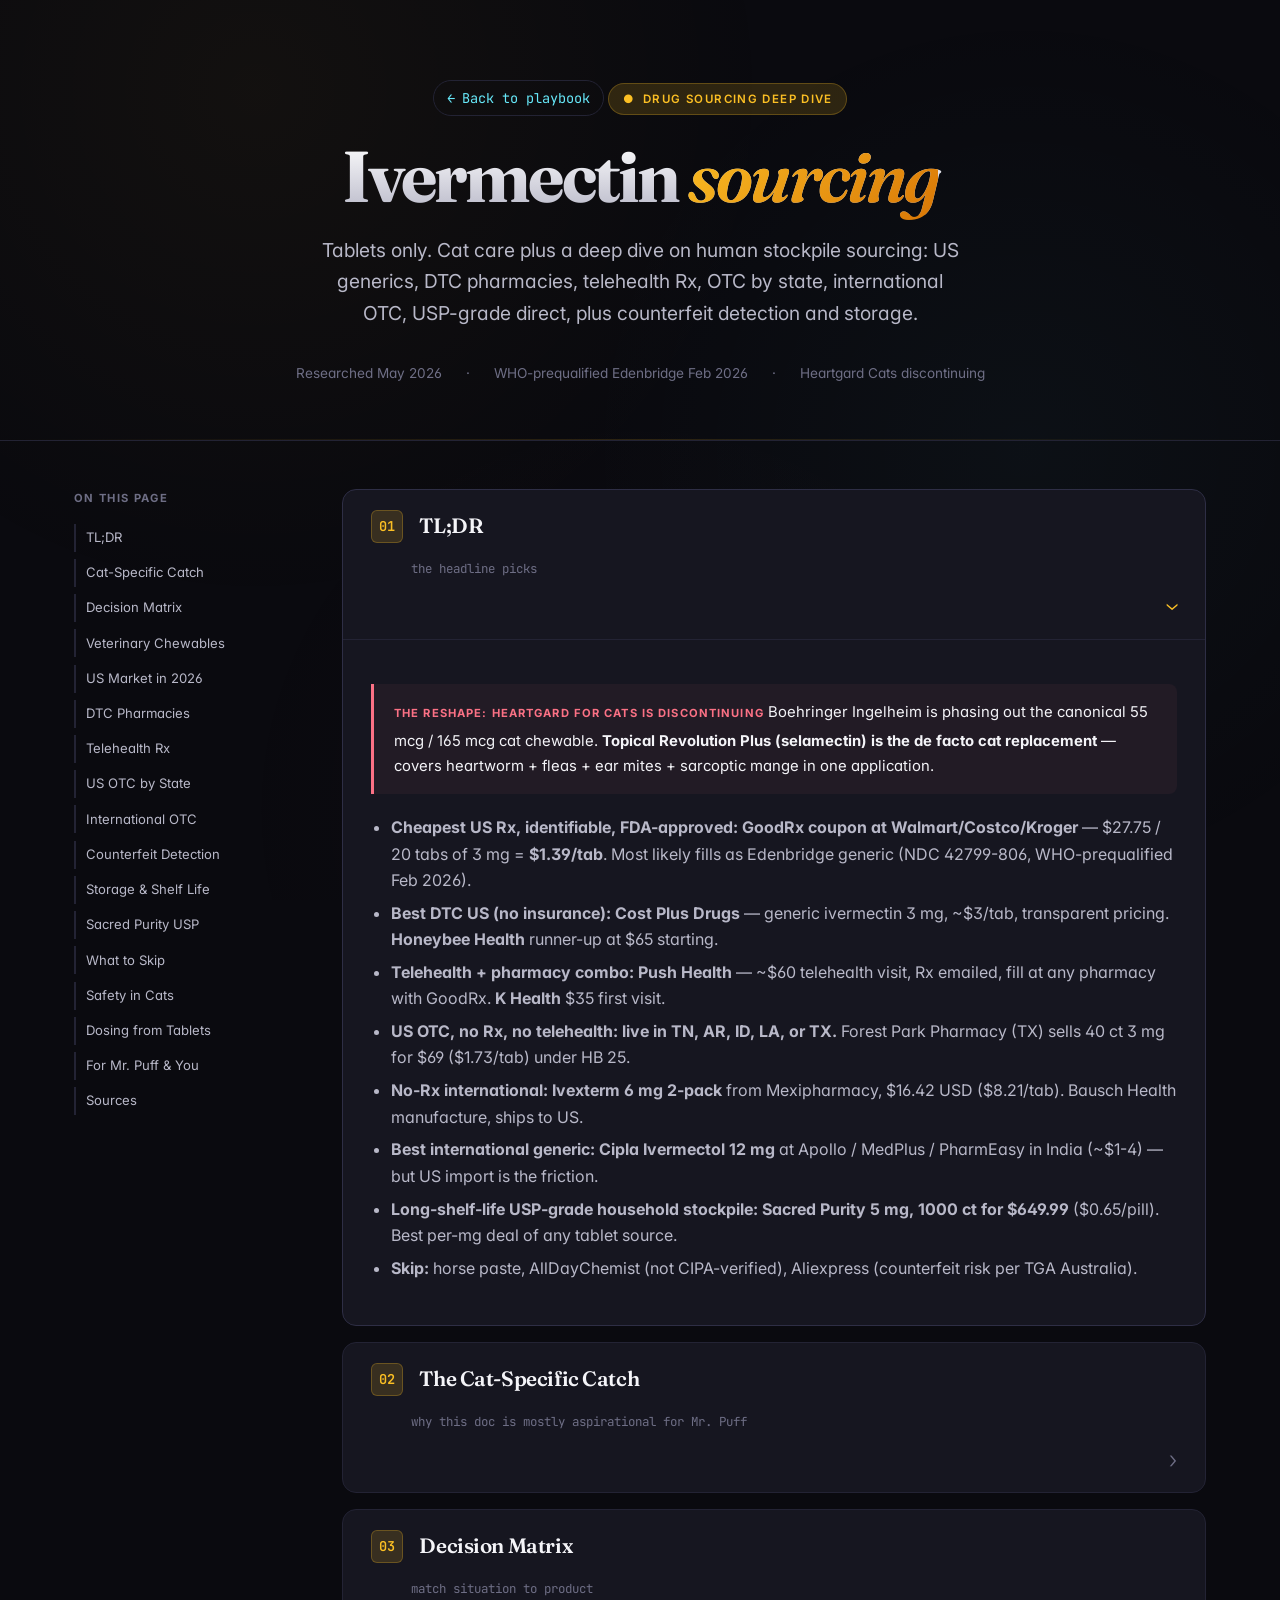
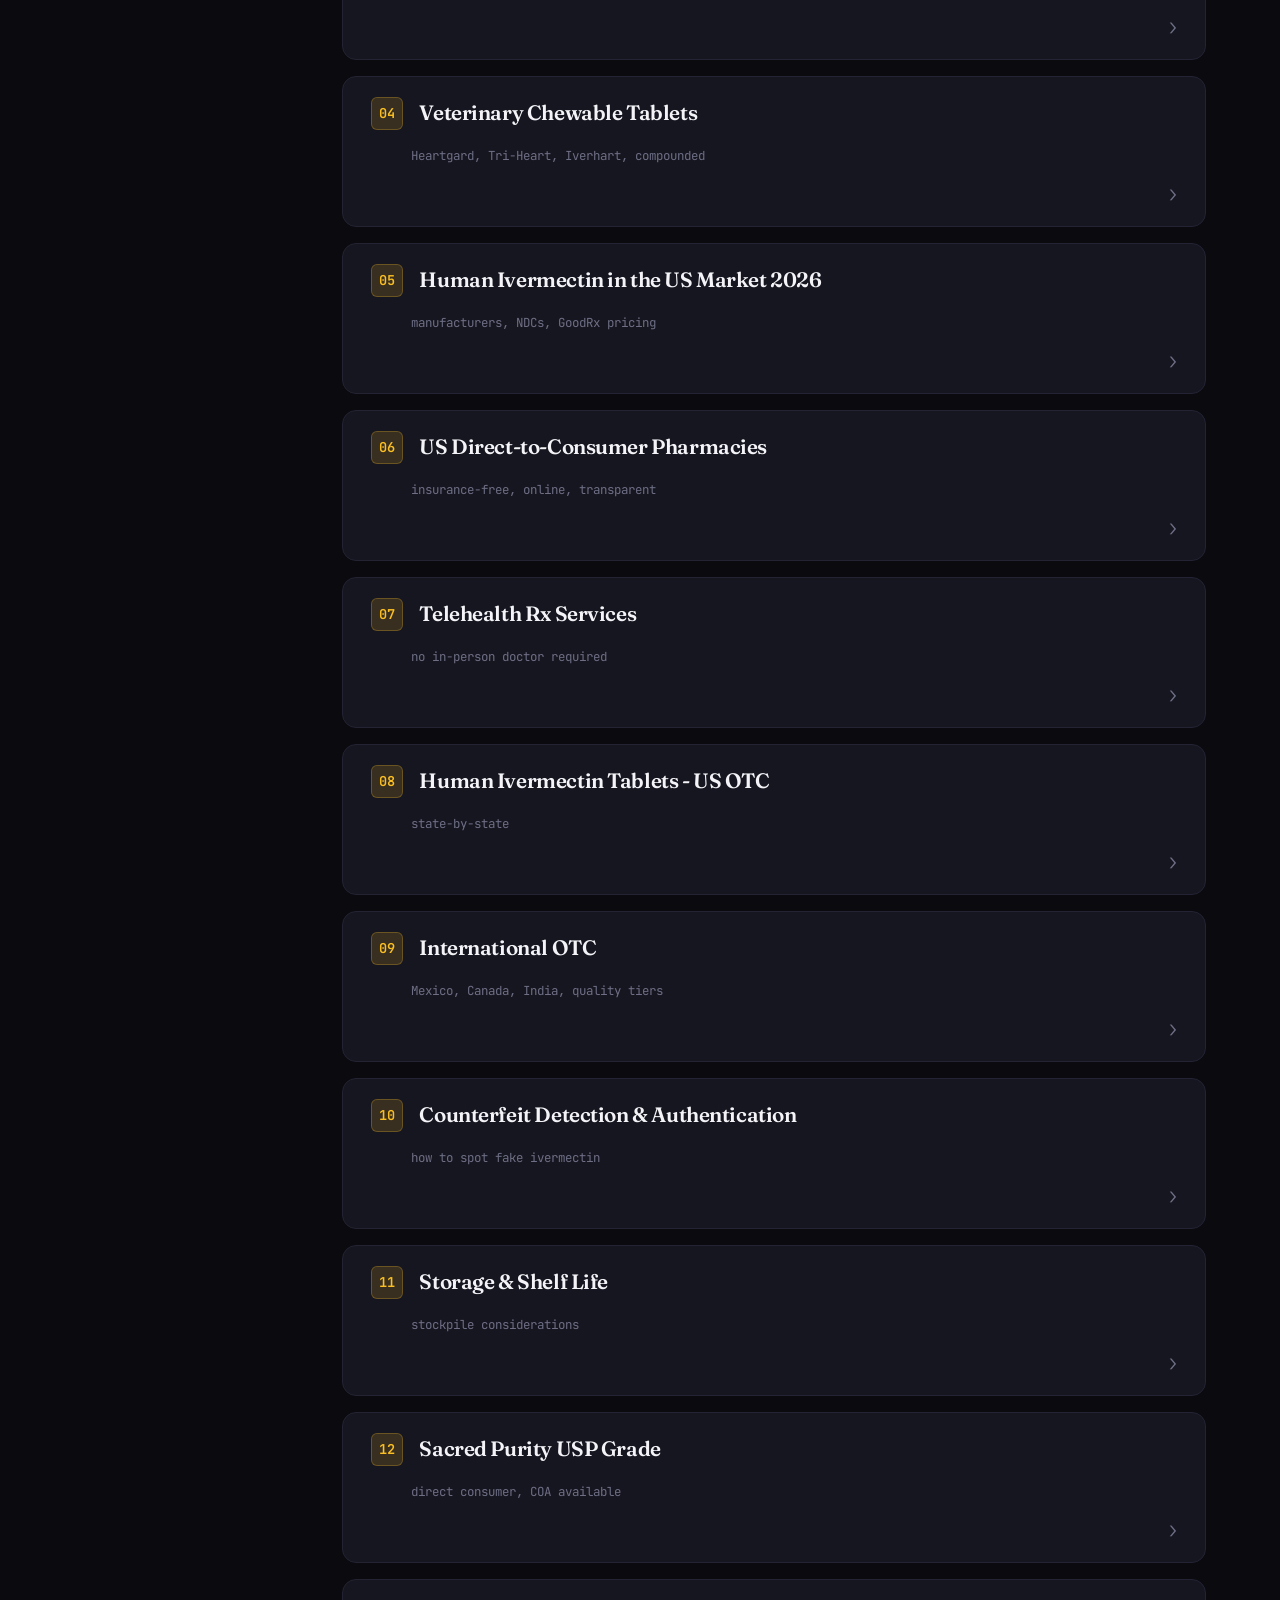
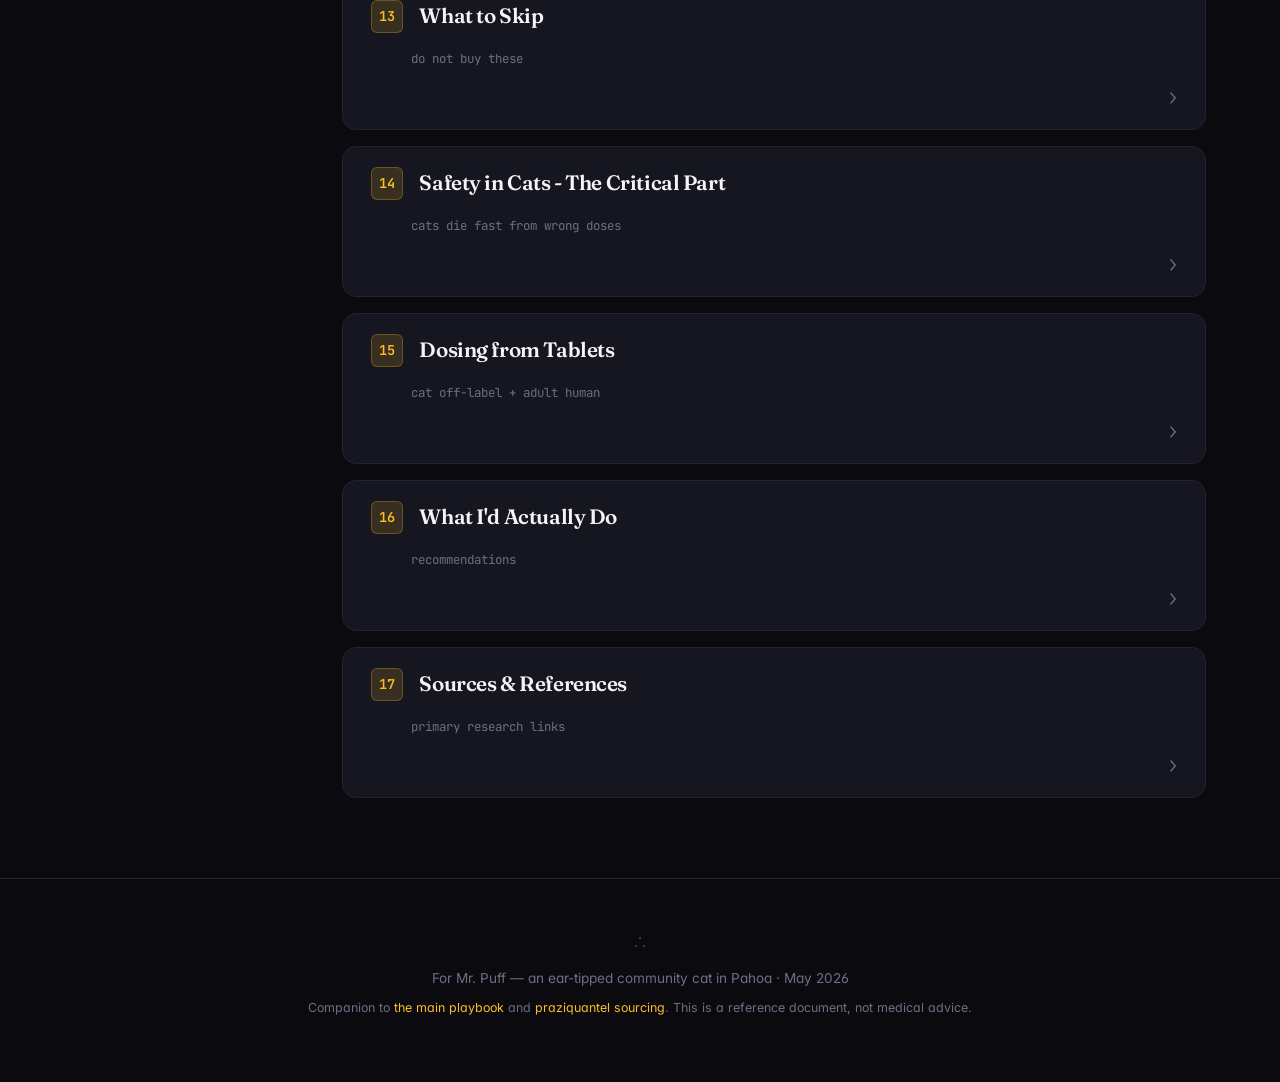
==== commit 7a78e776: "Deepen human ivermectin sourcing research Major expansion of the human-stockpile angle in ivermectin" ====
--- a/ivermectin-sourcing.html
+++ b/ivermectin-sourcing.html
@@ -4,7 +4,7 @@
 <meta charset="UTF-8">
 <meta name="viewport" content="width=device-width, initial-scale=1.0">
 <title>Ivermectin Sourcing - Mr. Puff Care Plan</title>
-<meta name="description" content="Where to buy ivermectin tablets: veterinary chewables, human Rx generics, OTC by state, international, USP-grade direct. With the cat safety profile that actually matters.">
+<meta name="description" content="Identifiable, not-overpriced sources of ivermectin tablets. Cat care plus a deep dive on human stockpile sourcing: US generics, DTC pharmacies, telehealth, OTC by state, international, USP-grade direct.">
 <link rel="stylesheet" href="styles.css">
 <style>
   .back-link {
@@ -36,11 +36,11 @@
   <a href="index.html" class="back-link">Back to playbook</a>
   <div class="eyebrow">Drug sourcing deep dive</div>
   <h1>Ivermectin <span class="accent">sourcing</span></h1>
-  <p class="lede">Tablets only. Veterinary chewables, human Rx generics, US OTC by state, international OTC, USP-grade direct. Plus the cat safety profile that actually matters.</p>
+  <p class="lede">Tablets only. Cat care plus a deep dive on human stockpile sourcing: US generics, DTC pharmacies, telehealth Rx, OTC by state, international OTC, USP-grade direct, plus counterfeit detection and storage.</p>
   <div class="hero-meta">
     <span>Researched May 2026</span>
     <span>·</span>
-    <span>For Mr. Puff in Pahoa</span>
+    <span>WHO-prequalified Edenbridge Feb 2026</span>
     <span>·</span>
     <span>Heartgard Cats discontinuing</span>
   </div>
@@ -55,14 +55,18 @@
       <li><a href="#cat-catch">Cat-Specific Catch</a></li>
       <li><a href="#decision">Decision Matrix</a></li>
       <li><a href="#vet">Veterinary Chewables</a></li>
-      <li><a href="#rx">US Rx Generics</a></li>
+      <li><a href="#us-market">US Market in 2026</a></li>
+      <li><a href="#dtc">DTC Pharmacies</a></li>
+      <li><a href="#telehealth">Telehealth Rx</a></li>
       <li><a href="#otc">US OTC by State</a></li>
       <li><a href="#international">International OTC</a></li>
+      <li><a href="#counterfeit">Counterfeit Detection</a></li>
+      <li><a href="#storage">Storage &amp; Shelf Life</a></li>
       <li><a href="#sacred-purity">Sacred Purity USP</a></li>
       <li><a href="#skip">What to Skip</a></li>
       <li><a href="#safety">Safety in Cats</a></li>
       <li><a href="#dosing">Dosing from Tablets</a></li>
-      <li><a href="#mr-puff-rec">For Mr. Puff</a></li>
+      <li><a href="#mr-puff-rec">For Mr. Puff &amp; You</a></li>
       <li><a href="#sources">Sources</a></li>
     </ul>
   </nav>
@@ -80,15 +84,17 @@
       <div class="section-body">
       <div class="callout warn">
         <span class="callout-label">The reshape: Heartgard for Cats is discontinuing</span>
-        Boehringer Ingelheim is phasing out the canonical 55 mcg / 165 mcg cat chewable. VetRxDirect and 1800PetMeds list it as no longer available. Chewy still has stock as of May 2026 but no new manufacturing runs expected. <strong>Topical Revolution Plus (selamectin) is the de facto cat replacement</strong> — covers heartworm + fleas + ear mites + sarcoptic mange in one application.
-      </div>
-      <ul>
-        <li><strong>For dogs (or off-label cat use under a vet): Tri-Heart Plus 6-pack</strong> at PetCareRx or Allivet. ~$28.99 for small dogs = ~$4.83/dose. Generic Heartgard Plus, Rx required.</li>
-        <li><strong>Human ivermectin tablets, US Rx (cheapest): generic 3 mg via GoodRx</strong> — $27.75 / 20 tabs ($1.39/tab) at Walmart, Costco, Kroger.</li>
-        <li><strong>US OTC: live in TN, AR, ID, LA, or TX.</strong> Forest Park Pharmacy (Texas) sells 40 ct 3 mg for $69 ($1.73/tab) with no prescription, ships TX only.</li>
-        <li><strong>International OTC: Ivexterm 6 mg 2-pack</strong> from Mexipharmacy, $16.42 USD shipped from Mexico. Valeant manufacture, no Rx needed, ships to US.</li>
-        <li><strong>Direct-consumer USP grade: Sacred Purity 5 mg, 100 ct for $99.99</strong> ($1/pill, COA available, "not for human consumption" disclaimer).</li>
-        <li><strong>Skip:</strong> horse paste (Durvet, Bimectin, Zimecterin) — math errors are fatal in cats; Heartgard Plus DOG product on a cat — concentration too high; Aliexpress / Made-in-China bulk — same identifiability problems as the prazi doc.</li>
+        Boehringer Ingelheim is phasing out the canonical 55 mcg / 165 mcg cat chewable. <strong>Topical Revolution Plus (selamectin) is the de facto cat replacement</strong> — covers heartworm + fleas + ear mites + sarcoptic mange in one application.
+      </div>
+      <ul>
+        <li><strong>Cheapest US Rx, identifiable, FDA-approved: GoodRx coupon at Walmart/Costco/Kroger</strong> — $27.75 / 20 tabs of 3 mg = <strong>$1.39/tab</strong>. Most likely fills as Edenbridge generic (NDC 42799-806, WHO-prequalified Feb 2026).</li>
+        <li><strong>Best DTC US (no insurance): Cost Plus Drugs</strong> — generic ivermectin 3 mg, ~$3/tab, transparent pricing. <strong>Honeybee Health</strong> runner-up at $65 starting.</li>
+        <li><strong>Telehealth + pharmacy combo: Push Health</strong> — ~$60 telehealth visit, Rx emailed, fill at any pharmacy with GoodRx. <strong>K Health</strong> $35 first visit.</li>
+        <li><strong>US OTC, no Rx, no telehealth: live in TN, AR, ID, LA, or TX.</strong> Forest Park Pharmacy (TX) sells 40 ct 3 mg for $69 ($1.73/tab) under HB 25.</li>
+        <li><strong>No-Rx international: Ivexterm 6 mg 2-pack</strong> from Mexipharmacy, $16.42 USD ($8.21/tab). Bausch Health manufacture, ships to US.</li>
+        <li><strong>Best international generic: Cipla Ivermectol 12 mg</strong> at Apollo / MedPlus / PharmEasy in India (~$1-4) — but US import is the friction.</li>
+        <li><strong>Long-shelf-life USP-grade household stockpile: Sacred Purity 5 mg, 1000 ct for $649.99</strong> ($0.65/pill). Best per-mg deal of any tablet source.</li>
+        <li><strong>Skip:</strong> horse paste, AllDayChemist (not CIPA-verified), Aliexpress (counterfeit risk per TGA Australia).</li>
       </ul>
       </div>
     </details>
@@ -102,12 +108,11 @@
         <span class="chevron">›</span>
       </summary>
       <div class="section-body">
-      <p>Mr. Puff is the project's reason for this research. Worth being honest:</p>
-      <ul>
-        <li><strong>Cats almost never need oral ivermectin tablets.</strong> The standard cat-relevant uses are: heartworm prevention (now better covered by topical Revolution Plus, which also handles fleas and ear mites in one application), ear mite treatment (Acarexx ear drops are FDA-approved for this and gentler than oral dosing), and sarcoptic / notoedric mange (rare in indoor cats, treated topically).</li>
-        <li><strong>Off-label oral ivermectin in cats</strong> is a thing, but higher-friction than the topicals. Dose 200-400 mcg/kg PO once, repeat in 14 days. Cats overdose easily. The 30x safety margin sounds wide but a dosing math error with concentrated horse paste is famously fatal.</li>
-        <li><strong>For Mr. Puff specifically, this doc is mostly aspirational.</strong> She'd be better served by Revolution Plus monthly (vet Rx, covers everything she'd realistically encounter). Oral tablet ivermectin would only enter the picture if she developed a mange that you couldn't get a vet appointment for.</li>
-        <li><strong>The other use case is human stockpile.</strong> Sacred Purity, Forest Park Pharmacy, GoodRx generics, and Mexican Ivexterm are all legitimate household-stockpile options for travelers, parasitic prophylaxis, or "just in case" supply.</li>
+      <ul>
+        <li><strong>Cats almost never need oral ivermectin tablets.</strong> Heartworm prevention: better covered by topical Revolution Plus. Ear mite treatment: Acarexx ear drops are FDA-approved and gentler than oral. Sarcoptic / notoedric mange: rare in indoor cats, treated topically.</li>
+        <li><strong>Off-label oral ivermectin in cats</strong> is a thing, but higher-friction than the topicals. Dose 200-400 mcg/kg PO once, repeat in 14 days. Cats overdose easily.</li>
+        <li><strong>For Mr. Puff specifically, this doc is mostly aspirational.</strong> She'd be better served by Revolution Plus monthly. Oral tablet ivermectin would only enter the picture if she developed a mange that you couldn't get a vet appointment for.</li>
+        <li><strong>The other use case is human stockpile</strong>, which is what most of this doc covers. Travelers, parasitic prophylaxis, scabies treatment, "just in case" supply.</li>
       </ul>
       </div>
     </details>
@@ -131,10 +136,13 @@
             <tr><td>Cat with ear mites</td><td>Acarexx 0.5 mL otic (Rx)</td><td>~$30 (both ears)</td></tr>
             <tr><td>Cat with mange, no vet appointment</td><td>Compounded ivermectin oral suspension (Chewy Rx)</td><td>~$30-50/bottle</td></tr>
             <tr><td>Dog heartworm prevention</td><td>Tri-Heart Plus 6-pack (Rx, generic Heartgard)</td><td>~$4.83/month</td></tr>
-            <tr><td>Personal stockpile, US Rx</td><td>Generic ivermectin 3 mg via GoodRx</td><td>$1.39/tab</td></tr>
-            <tr><td>Personal stockpile, US OTC</td><td>Forest Park Pharmacy TX (or live in TN/AR/ID/LA)</td><td>$1.73/tab</td></tr>
-            <tr><td>Personal stockpile, no Rx, OK with import</td><td>Ivexterm 6 mg from Mexipharmacy</td><td>$8.21/tab</td></tr>
-            <tr><td>Long-term household stockpile, USP grade</td><td>Sacred Purity 5 mg, 1000 ct</td><td>~$0.65/tab</td></tr>
+            <tr><td>Personal stockpile, US Rx, fastest</td><td>GoodRx coupon at Walmart/Costco/Kroger</td><td>$1.39/tab</td></tr>
+            <tr><td>Personal stockpile, US Rx, no insurance hassle</td><td>Cost Plus Drugs (online, Rx)</td><td>~$3.04/tab</td></tr>
+            <tr><td>Stockpile, no doctor, telehealth + pharmacy</td><td>Push Health $60 + GoodRx fill</td><td>~$1.39/tab + $60 once</td></tr>
+            <tr><td>Stockpile, US OTC, no Rx</td><td>Forest Park Pharmacy TX (or live in TN/AR/ID/LA)</td><td>$1.73/tab</td></tr>
+            <tr><td>Stockpile, no Rx, OK with import</td><td>Ivexterm 6 mg from Mexipharmacy</td><td>$8.21/tab</td></tr>
+            <tr><td>Long-term USP-grade stockpile</td><td>Sacred Purity 5 mg, 1000 ct</td><td>$0.65/tab</td></tr>
+            <tr><td>Brand-name purist</td><td>Stromectol via Canadian Pharmacy King</td><td>~$19/tab</td></tr>
           </tbody>
         </table>
       </div>
@@ -155,12 +163,11 @@
       <ul>
         <li><strong>Active:</strong> 55 mcg ivermectin per chewable (≤5 lb cats) or 165 mcg (5-15 lb cats).</li>
         <li><strong>Status:</strong> Being discontinued by Boehringer Ingelheim. VetRxDirect, 1800PetMeds, and most retailers have removed it. Chewy still has some stock as of May 2026 but no new shipments expected.</li>
-        <li><strong>Rx required.</strong></li>
-        <li><strong>What to do instead:</strong> Revolution Plus (selamectin + sarolaner) topical, which the existing playbook (<a href="index.html#shopping">product-notes</a>) already prefers over Bravecto. Covers heartworm + fleas + ear mites + some intestinal worms. ~$15-20/month.</li>
+        <li><strong>What to do instead:</strong> Revolution Plus (selamectin + sarolaner) topical. ~$15-20/month, covers heartworm + fleas + ear mites + some intestinal worms.</li>
       </ul>
 
       <h3>Tri-Heart Plus / Iverhart Plus / Heartgard Plus (dogs)</h3>
-      <p>The live, in-stock generics of Heartgard Plus for dogs. All three contain ivermectin + pyrantel pamoate at dog-specific concentrations. <strong>Not labeled for cats.</strong> The dog-targeted concentrations are too high to use on cats safely.</p>
+      <p>The live, in-stock generics of Heartgard Plus for dogs. Same active (ivermectin + pyrantel) at dog-specific concentrations. <strong>Not labeled for cats.</strong></p>
       <div class="table-wrap">
         <table>
           <thead>
@@ -173,13 +180,9 @@
           </tbody>
         </table>
       </div>
-      <div class="callout info">
-        <span class="callout-label">Equivalence + price</span>
-        All three are scientifically equivalent — same actives, same FDA approval pathway. <strong>Tri-Heart Plus is the cheapest by margin</strong> and what budget-conscious dog owners typically buy. All three require an Rx.
-      </div>
       <div class="callout warn">
         <span class="callout-label">Don't put dog Heartgard on a cat</span>
-        The 68 mcg ivermectin per chewable is roughly 4x what a small cat would get from Heartgard Cats (55 mcg). Use Heartgard Cats stock while it lasts, or compound, or switch to Revolution Plus topical.
+        The 68 mcg ivermectin per chewable is ~4x what a small cat would get from Heartgard Cats (55 mcg). Use Heartgard Cats stock while it lasts, or compound, or switch to Revolution Plus topical.
       </div>
       <div class="resource-grid">
         <a href="https://www.petcarerx.com/article/using-tri-heart-plus-vs-heartgard-for-dogs/1341" target="_blank" rel="noopener" class="resource-card">
@@ -197,107 +200,223 @@
           <div class="rc-name">Heartgard Plus</div>
           <div class="rc-meta">~$12-15/month · Rx</div>
         </a>
-        <a href="https://us.virbac.com/products/parasiticides/iverhart-plus-flavored-chewables" target="_blank" rel="noopener" class="resource-card">
-          <div class="rc-label">Manufacturer</div>
-          <div class="rc-name">Virbac Iverhart Plus</div>
-          <div class="rc-meta">Reference</div>
-        </a>
-      </div>
-
-      <h3>Compounded ivermectin (cats and dogs)</h3>
-      <ul>
-        <li><strong>Suppliers:</strong> SVPmeds, PetScript Pharmacy, Wedgewood Pharmacy, Diamondback Drugs (now merged with Wedgewood), Roadrunner Pharmacy, Mixlab, Pace Pharmacy.</li>
-        <li><strong>Format:</strong> custom-strength chewables or 1 mg/mL oral oil suspension (chicken or tuna oil flavored).</li>
-        <li><strong>Rx required.</strong></li>
-        <li><strong>Cost:</strong> $30-50 for a 30-60 mL bottle of suspension.</li>
-        <li><strong>Use case:</strong> if Heartgard Cats becomes truly unavailable and your vet wants to keep a cat on oral ivermectin, compounding is the path forward. Also useful for the rare cat with notoedric or sarcoptic mange.</li>
-      </ul>
-      <div class="resource-grid">
         <a href="https://www.chewy.com/ivermectin-compounded-oral-liquid/dp/866910" target="_blank" rel="noopener" class="resource-card">
-          <div class="rc-label">Chewy Rx</div>
-          <div class="rc-name">Ivermectin Chicken Oil 1 mg/mL</div>
-          <div class="rc-meta">60 mL · Rx required</div>
-        </a>
-        <a href="https://www.svpmeds.com/product/ivermectin-chewable-compounded-for-dogs-and-cats/" target="_blank" rel="noopener" class="resource-card">
-          <div class="rc-label">SVPmeds</div>
-          <div class="rc-name">Ivermectin Chewable Compounded</div>
-          <div class="rc-meta">Custom strength · Rx</div>
-        </a>
-        <a href="https://www.petscriptpharmacy.com/products/ivermectin-oral-solution" target="_blank" rel="noopener" class="resource-card">
-          <div class="rc-label">PetScript</div>
-          <div class="rc-name">Ivermectin Oral Solution</div>
-          <div class="rc-meta">Custom · Rx</div>
-        </a>
-        <a href="https://www.wedgewood.com/our-expertise/veterinary-compounding/" target="_blank" rel="noopener" class="resource-card">
-          <div class="rc-label">Wedgewood</div>
-          <div class="rc-name">Veterinary Compounding</div>
-          <div class="rc-meta">Flavored chews</div>
-        </a>
-      </div>
-      </div>
-    </details>
-
-    <!-- US Rx -->
-    <details class="section" id="rx">
+          <div class="rc-label">Compounded for cats</div>
+          <div class="rc-name">Chewy Rx Ivermectin Chicken Oil</div>
+          <div class="rc-meta">1 mg/mL · 60 mL · Rx</div>
+        </a>
+      </div>
+      </div>
+    </details>
+
+    <!-- US MARKET 2026 -->
+    <details class="section" id="us-market">
       <summary>
         <span class="num">05</span>
-        <h2>Human Ivermectin Tablets - US Rx</h2>
-        <span class="section-sub">cheapest legitimate route</span>
-        <span class="chevron">›</span>
-      </summary>
-      <div class="section-body">
-      <ul>
-        <li><strong>Generic ivermectin 3 mg tablets</strong> are FDA-approved and made by multiple manufacturers (Edenbridge, Lupin, Aurobindo, others). All pharmaceutically equivalent.</li>
-        <li><strong>GoodRx coupon prices (May 2026):</strong>
-          <ul>
-            <li>20 tablets, 3 mg: $27.75 with coupon at Walmart/Costco/Kroger (<strong>$1.39/tab</strong>).</li>
-            <li>Average retail without coupon: ~$115.93.</li>
-            <li>SingleCare alternative: $36-48 / 20 tabs.</li>
-          </ul>
-        </li>
-        <li><strong>Stromectol</strong> (the Merck brand): 4-5x the generic price. Not worth it.</li>
-        <li><strong>How it works:</strong> any prescriber can write the Rx. Telehealth services like Hims, Push Health, K Health will write it for legitimate parasitic indications. Walk into Walmart/Costco/Kroger with the GoodRx coupon, pay cash.</li>
+        <h2>Human Ivermectin in the US Market 2026</h2>
+        <span class="section-sub">manufacturers, NDCs, GoodRx pricing</span>
+        <span class="chevron">›</span>
+      </summary>
+      <div class="section-body">
+      <p>Three big things changed since the COVID-era ivermectin chaos:</p>
+      <ol>
+        <li><strong>Generic competition expanded.</strong> As of late 2024, Dr. Reddy's + Senores Pharmaceuticals launched Ivermectin Tablets USP 3 mg in the US (the second generic). Edenbridge had been the only one for years. Padagis and Teva also have FDA-approved ivermectin in the US market.</li>
+        <li><strong>WHO prequalification.</strong> Edenbridge ivermectin 3 mg was WHO-prequalified in February 2026. The same drug that Mectizan-program donations use is now what your local pharmacy stocks.</li>
+        <li><strong>OTC laws.</strong> Five states (TN, AR, ID, LA, TX) passed laws between 2022-2025 letting pharmacies dispense ivermectin without a prescription.</li>
+      </ol>
+
+      <h3>Manufacturers and NDCs</h3>
+      <p>When a US pharmacy fills your generic ivermectin Rx, it'll be one of these. All FDA-approved, all bioequivalent to Stromectol:</p>
+      <div class="table-wrap">
+        <table>
+          <thead>
+            <tr><th>Manufacturer</th><th>NDC</th><th>Pack</th><th>Notes</th></tr>
+          </thead>
+          <tbody>
+            <tr><td>Edenbridge / Dexcel Pharma USA (rebranded Oct 2024)</td><td>42799-806-01</td><td>20 tabs (2 blister packs of 10)</td><td>Original generic, <strong>WHO-prequalified Feb 2026</strong></td></tr>
+            <tr><td>Dr. Reddy's + Senores Pharmaceuticals</td><td>varies</td><td>varies</td><td>Launched Nov 2024, US-marketed by Dr. Reddy's</td></tr>
+            <tr><td>Padagis Israel Pharmaceuticals</td><td>varies</td><td>varies</td><td>FDA-approved</td></tr>
+            <tr><td>Teva Pharmaceuticals USA</td><td>varies</td><td>varies</td><td>FDA-approved</td></tr>
+            <tr><td>Zydus Lifesciences</td><td>varies</td><td>varies</td><td>FDA-approved</td></tr>
+            <tr><td>Merck (brand: Stromectol)</td><td>varies</td><td>varies</td><td>Original brand, 4-5x generic price</td></tr>
+          </tbody>
+        </table>
+      </div>
+      <div class="callout info">
+        <span class="callout-label">NDC traceability</span>
+        The NDC is the lookup key. To verify your pills are genuine, look up the NDC printed on the bottle on FDA.gov or DailyMed and confirm imprint, color, and shape match.
+      </div>
+
+      <h3>GoodRx coupon at chain pharmacies (the cheapest US route)</h3>
+      <ul>
+        <li><strong>Generic ivermectin 3 mg, 20-tab pack: $27.75 with GoodRx coupon</strong> at Walmart, Costco, Kroger.</li>
+        <li><strong>SingleCare alternative:</strong> $36-48 for the same 20 tabs.</li>
+        <li><strong>Average retail without coupon:</strong> ~$115.93 (so save 76% by always using a coupon).</li>
       </ul>
       <div class="callout success">
         <span class="callout-label">Cheapest legitimate US source</span>
-        FDA-approved generic, made in cGMP facilities, identifiable down to the lot number. There's no quality question.
-      </div>
+        FDA-approved generic, made in cGMP facilities, NDC traceable. Walk in with the coupon, pay cash, no insurance involvement.
+      </div>
+
+      <h3>Stromectol brand (skip)</h3>
+      <ul>
+        <li><strong>Manufacturer:</strong> Merck.</li>
+        <li><strong>Price:</strong> $77.37 to $157.82 / 20 tabs at retail = $3.87-$7.89/tab (vs $1.39/tab generic).</li>
+        <li>4-5x the generic price for the same molecule. Only useful if your insurance covers the brand but not the generic (rare).</li>
+      </ul>
       <div class="resource-grid">
         <a href="https://www.goodrx.com/ivermectin" target="_blank" rel="noopener" class="resource-card">
           <div class="rc-label">GoodRx coupon</div>
           <div class="rc-name">Generic ivermectin 3 mg</div>
           <div class="rc-meta">$1.39/tab · 20-tab pack</div>
         </a>
-        <a href="https://www.goodrx.com/stromectol" target="_blank" rel="noopener" class="resource-card">
-          <div class="rc-label">GoodRx (brand)</div>
-          <div class="rc-name">Stromectol 3 mg</div>
-          <div class="rc-meta">~5x generic · skip</div>
-        </a>
-      </div>
-      </div>
-    </details>
-
-    <!-- US OTC -->
-    <details class="section" id="otc">
+        <a href="https://fda.report/NDC/42799-806" target="_blank" rel="noopener" class="resource-card">
+          <div class="rc-label">FDA NDC lookup</div>
+          <div class="rc-name">Edenbridge NDC 42799-806</div>
+          <div class="rc-meta">WHO-prequalified Feb 2026</div>
+        </a>
+        <a href="https://extranet.who.int/prequal/news/first-ivermectin-prequalified" target="_blank" rel="noopener" class="resource-card">
+          <div class="rc-label">WHO prequalification</div>
+          <div class="rc-name">First ivermectin prequalified</div>
+          <div class="rc-meta">Feb 10, 2026</div>
+        </a>
+        <a href="https://www.businesswire.com/news/home/20241126395966/en/Dr.-Reddys-Laboratories-and-Senores-Pharmaceuticals-Inc.-Announce-the-Launch-of-Ivermectin-Tablets-USP-3-mg-in-US-Market" target="_blank" rel="noopener" class="resource-card">
+          <div class="rc-label">Dr Reddy's launch</div>
+          <div class="rc-name">Senores Pharmaceuticals + Dr Reddy's</div>
+          <div class="rc-meta">Nov 2024 · 2nd US generic</div>
+        </a>
+        <a href="https://dailymed.nlm.nih.gov/dailymed/drugInfo.cfm?setid=847a1dd7-d65b-4a0e-a67d-d90392059dac" target="_blank" rel="noopener" class="resource-card">
+          <div class="rc-label">DailyMed label</div>
+          <div class="rc-name">Edenbridge Ivermectin USP</div>
+          <div class="rc-meta">Full prescribing info</div>
+        </a>
+        <a href="https://www.drugs.com/imprints.php?drugname=ivermectin" target="_blank" rel="noopener" class="resource-card">
+          <div class="rc-label">Pill identifier</div>
+          <div class="rc-name">Drugs.com pill imprints</div>
+          <div class="rc-meta">Visual verification</div>
+        </a>
+      </div>
+      </div>
+    </details>
+
+    <!-- DTC PHARMACIES -->
+    <details class="section" id="dtc">
       <summary>
         <span class="num">06</span>
-        <h2>Human Ivermectin Tablets - US OTC</h2>
-        <span class="section-sub">state-by-state</span>
-        <span class="chevron">›</span>
-      </summary>
-      <div class="section-body">
-      <p>2022-2025 saw five states pass laws letting pharmacies dispense ivermectin without a prescription. Mechanisms differ:</p>
+        <h2>US Direct-to-Consumer Pharmacies</h2>
+        <span class="section-sub">insurance-free, online, transparent</span>
+        <span class="chevron">›</span>
+      </summary>
+      <div class="section-body">
+      <p>If you don't want to deal with insurance copays or coupon-shopping at a chain pharmacy:</p>
+
+      <h3>Cost Plus Drugs (Mark Cuban Cost Plus Drug Company)</h3>
+      <ul>
+        <li><strong>Product:</strong> Generic ivermectin 3 mg.</li>
+        <li><strong>Pricing model:</strong> "Cost plus": manufacturer cost + 15% markup + $5 pharmacist dispensing fee + $5 shipping.</li>
+        <li><strong>Last verified price (Dec 2023):</strong> $91.40 / 30 tabs = <strong>$3.04/tab</strong>. Current 2026 price not directly readable due to anti-bot blocking; check costplusdrugs.com directly. Likely still in the $2-3/tab range.</li>
+        <li><strong>Process:</strong> Doctor sends Rx to Cost Plus Drugs; you pay online; ships in 5-7 days.</li>
+        <li><strong>Why it's worth knowing:</strong> transparent pricing, no insurance maze, no coupon-shopping. Worse per-tab than GoodRx-at-Walmart but better than full-retail at any pharmacy.</li>
+      </ul>
+
+      <h3>Honeybee Health</h3>
+      <ul>
+        <li><strong>Product:</strong> Generic ivermectin / Stromectol.</li>
+        <li><strong>Price:</strong> Starts at <strong>$65</strong> (pack size depends on Rx), free shipping.</li>
+        <li><strong>Process:</strong> Licensed CA-based online pharmacy. Provider sends Rx directly to Honeybee; you pay cash; they ship.</li>
+        <li><strong>Customer reviews:</strong> mostly positive (Trustpilot 4+ from 4,000+ reviews); transparent pricing.</li>
+      </ul>
+
+      <h3>Other DTC options</h3>
+      <ul>
+        <li><strong>Express Scripts</strong> (mail-order, requires insurance).</li>
+        <li><strong>OptumRx</strong> (similar). Useful with insurance for bulk fills, less so for cash-pay.</li>
+        <li><strong>CVS Caremark Mail Pharmacy</strong> for CVS-insured customers.</li>
+      </ul>
+
+      <div class="resource-grid">
+        <a href="https://www.costplusdrugs.com/medications/ivermectin-3mg-tablet-stromectol/" target="_blank" rel="noopener" class="resource-card">
+          <div class="rc-label">Mark Cuban DTC</div>
+          <div class="rc-name">Cost Plus Drugs Ivermectin 3 mg</div>
+          <div class="rc-meta">~$3/tab · transparent</div>
+        </a>
+        <a href="https://honeybeehealth.com/drugs/details/stromectol" target="_blank" rel="noopener" class="resource-card">
+          <div class="rc-label">DTC pharmacy</div>
+          <div class="rc-name">Honeybee Health Stromectol</div>
+          <div class="rc-meta">$65 starting · free ship</div>
+        </a>
+        <a href="https://honeybeehealth.com/" target="_blank" rel="noopener" class="resource-card">
+          <div class="rc-label">DTC pharmacy</div>
+          <div class="rc-name">Honeybee Health (main)</div>
+          <div class="rc-meta">CA licensed</div>
+        </a>
+      </div>
+      </div>
+    </details>
+
+    <!-- TELEHEALTH -->
+    <details class="section" id="telehealth">
+      <summary>
+        <span class="num">07</span>
+        <h2>Telehealth Rx Services</h2>
+        <span class="section-sub">no in-person doctor required</span>
+        <span class="chevron">›</span>
+      </summary>
+      <div class="section-body">
+      <p>If you don't have a primary-care doctor or don't want to make an appointment, these write the Rx and send it to your chosen pharmacy:</p>
       <div class="table-wrap">
         <table>
           <thead>
-            <tr><th>State</th><th>Year</th><th>Mechanism</th><th>Where to buy</th></tr>
+            <tr><th>Service</th><th>Visit cost</th><th>Process</th><th>Notes</th></tr>
           </thead>
           <tbody>
-            <tr><td>Tennessee</td><td>2022 (SB 2188)</td><td>Full OTC, no consultation</td><td>Any TN pharmacy that stocks it</td></tr>
-            <tr><td>Arkansas</td><td>March 2025 (Act 369)</td><td>Full OTC</td><td>Any AR pharmacy that stocks it</td></tr>
-            <tr><td>Idaho</td><td>April 2025 (SB 1211)</td><td>Full OTC</td><td>Any ID pharmacy that stocks it</td></tr>
-            <tr><td>Louisiana</td><td>June 2025 (Act 464)</td><td>Pharmacist-dispensed under standing order</td><td>LA pharmacies; pharmacist confirms eligibility</td></tr>
-            <tr><td>Texas</td><td>Aug 2025 (HB 25)</td><td>Full OTC</td><td>Forest Park Pharmacy ($69 / 40 ct, ships TX or in-store)</td></tr>
+            <tr><td>Push Health</td><td>~$60</td><td>Asynchronous app-based, Rx via app to your pharmacy</td><td>Reviews mixed (1.4★ on PissedConsumer); functional for parasitic Rxs</td></tr>
+            <tr><td>Hims</td><td>varies</td><td>Synchronous video + async, primary care</td><td>Generally cleaner UX</td></tr>
+            <tr><td>K Health</td><td>$35 first visit</td><td>Asynchronous, AI-assisted intake</td><td>Specifically lists ivermectin under scabies indications</td></tr>
+            <tr><td>Felix Health (Canada)</td><td>$20-50 CAD</td><td>Asynchronous, mostly Canadian patients</td><td>Uses Canadian-pharmacy fulfillment</td></tr>
+          </tbody>
+        </table>
+      </div>
+      <div class="callout success">
+        <span class="callout-label">The cleanest one-shot path</span>
+        Pay $35-60 once for a telehealth visit, get the Rx, fill at the cheapest pharmacy via GoodRx coupon. Total: ~$60 visit + $27.75 fill = <strong>~$87 for 20 tabs from scratch with no doctor relationship</strong>. Repeat fills don't need new visits if the Rx has refills.
+      </div>
+      <div class="resource-grid">
+        <a href="https://www.pushhealth.com/drugs/ivermectin" target="_blank" rel="noopener" class="resource-card">
+          <div class="rc-label">Telehealth Rx</div>
+          <div class="rc-name">Push Health Ivermectin</div>
+          <div class="rc-meta">~$60 · async</div>
+        </a>
+        <a href="https://www.pushhealth.com/services" target="_blank" rel="noopener" class="resource-card">
+          <div class="rc-label">Telehealth platform</div>
+          <div class="rc-name">Push Health Services</div>
+          <div class="rc-meta">Concierge medical</div>
+        </a>
+      </div>
+      </div>
+    </details>
+
+    <!-- US OTC -->
+    <details class="section" id="otc">
+      <summary>
+        <span class="num">08</span>
+        <h2>Human Ivermectin Tablets - US OTC</h2>
+        <span class="section-sub">state-by-state</span>
+        <span class="chevron">›</span>
+      </summary>
+      <div class="section-body">
+      <p>Five states currently allow pharmacies to dispense ivermectin without a prescription. Mechanisms differ:</p>
+      <div class="table-wrap">
+        <table>
+          <thead>
+            <tr><th>State</th><th>Year</th><th>Mechanism</th><th>Notes</th></tr>
+          </thead>
+          <tbody>
+            <tr><td>Tennessee</td><td>2022 (SB 2188)</td><td>Full OTC, no consultation</td><td>First state. Pharmacy stock varies; call ahead.</td></tr>
+            <tr><td>Arkansas</td><td>March 2025 (Act 369)</td><td>Full OTC</td><td>Independent pharmacies more reliably stocked than chains</td></tr>
+            <tr><td>Idaho</td><td>April 2025 (SB 1211)</td><td>Full OTC</td><td>Same as AR</td></tr>
+            <tr><td>Louisiana</td><td>June 2025 (Act 464)</td><td>Pharmacist-dispensed under standing order</td><td>Pharmacist confirms eligibility before dispensing</td></tr>
+            <tr><td>Texas</td><td>Aug 2025 (HB 25)</td><td>Full OTC</td><td>Forest Park Pharmacy ships 40 ct 3 mg for $69 within Texas</td></tr>
           </tbody>
         </table>
       </div>
@@ -305,6 +424,7 @@
         <span class="callout-label">Forest Park Pharmacy specifics</span>
         $69 for 40 tablets of 3 mg = <strong>$1.73/tab</strong>. Ships within Texas only or in-store pickup. Not currently shipping to Hawaii. If you want OTC ivermectin without flying to a OTC state, the international route below is more practical.
       </div>
+      <p><strong>HEB and Walmart pharmacies in OTC states</strong> can technically dispense without an Rx but stocking is inconsistent. Independent pharmacies are more reliable. Call before driving.</p>
       <div class="resource-grid">
         <a href="https://www.forestparkpharmacy.com/ivermectin" target="_blank" rel="noopener" class="resource-card">
           <div class="rc-label">Texas OTC</div>
@@ -333,35 +453,68 @@
     <!-- INTERNATIONAL -->
     <details class="section" id="international">
       <summary>
-        <span class="num">07</span>
+        <span class="num">09</span>
         <h2>International OTC</h2>
-        <span class="section-sub">Mexico, India, PharmacyChecker</span>
-        <span class="chevron">›</span>
-      </summary>
-      <div class="section-body">
-
-      <h3>Ivexterm (Mexico)</h3>
-      <ul>
-        <li><strong>Manufacturer:</strong> Bausch Health / Valeant. Made in Mexico. Legitimate, branded product.</li>
-        <li><strong>Strength:</strong> 6 mg per tablet.</li>
-        <li><strong>Pack size:</strong> 2 tablets per box (smallest), larger packs available.</li>
-        <li><strong>Source:</strong> Mexipharmacy.mx — $16.42 USD for 2-tablet box (<strong>$8.21/tab</strong>). Farmacia del Niño similar pricing.</li>
-        <li><strong>OTC in Mexico</strong> (most "venta libre" pharmacies stock it).</li>
-        <li><strong>Shipping to US:</strong> USPS or SEPOMEX, typically 7-14 days. Personal-import quantities (1-3 boxes) generally pass customs without issue.</li>
-        <li><strong>Per-mg cost is actually higher</strong> than the US Rx generic. The advantage is no Rx, no telehealth visit.</li>
-      </ul>
-
-      <h3>Indian generics (Iverheal, Iversafe)</h3>
-      <ul>
-        <li><strong>Strengths:</strong> 6 mg or 12 mg, sold by strip (10 tablets typical).</li>
-        <li><strong>Manufacturers:</strong> Healing Pharma (Iverheal), Sun Pharma (Iversafe), Cipla, others.</li>
-        <li><strong>Pricing in India:</strong> Iverheal 12 mg / 10 tabs = ~₹750 ($9 USD); Iversafe 12 mg / 10 tabs = ~₹175 ($2 USD). Iversafe is the cheap option.</li>
-        <li><strong>Shipping to US:</strong> sketchier. International Drug Mart and similar online resellers ship to US, but customs holds happen. Quality variance is real even with "Indian generics" — well-known brands (Sun, Cipla, Lupin) are world-class; small generics inconsistent.</li>
-        <li><strong>Use case:</strong> large stockpile, willing to deal with import friction.</li>
-      </ul>
-
-      <h3>PharmacyChecker-verified</h3>
-      <p>PharmacyChecker.com lists verified pharmacies in Canada, UK, India, and Mexico that ship to the US. Stromectol (brand) and generic ivermectin both available, prices generally between US Rx and Mexican OTC. Worth checking if you want a verified-sourced middle-tier option.</p>
+        <span class="section-sub">Mexico, Canada, India, quality tiers</span>
+        <span class="chevron">›</span>
+      </summary>
+      <div class="section-body">
+
+      <h3>Ivexterm (Mexico) - simplest no-Rx import</h3>
+      <ul>
+        <li><strong>Manufacturer:</strong> Bausch Health / Valeant. Made in Mexico. Legitimate, branded.</li>
+        <li><strong>Strength:</strong> 6 mg per tablet. Pack sizes: 2 tabs (smallest), larger packs available.</li>
+        <li><strong>Source:</strong> Mexipharmacy.mx — $16.42 USD / 2-tab box (<strong>$8.21/tab</strong>).</li>
+        <li><strong>OTC in Mexico</strong> (most "venta libre" pharmacies stock it). Walk into any Mexican farmacia.</li>
+        <li><strong>Shipping to US:</strong> USPS or SEPOMEX, 7-14 days. Personal-import quantities (1-3 boxes) generally pass customs.</li>
+      </ul>
+
+      <h3>Canadian pharmacies (PharmacyChecker-verified)</h3>
+      <div class="table-wrap">
+        <table>
+          <thead>
+            <tr><th>Pharmacy</th><th>Product</th><th>Price</th><th>Per tab</th></tr>
+          </thead>
+          <tbody>
+            <tr><td>Canadian Pharmacy King</td><td>Brand Stromectol (Merck, Canada-sourced) 3 mg</td><td>$76.71 / 4 tabs</td><td><strong>$19.18/tab</strong> (most expensive)</td></tr>
+            <tr><td>Canadian Pharmacy King</td><td>Generic ivermectin 3 mg dispersible (Indian: Ochoa, Invida, Mankind)</td><td>$42.15 / 4 tabs</td><td>$10.54/tab</td></tr>
+            <tr><td>Canadian Pharmacy World</td><td>Generic ivermectin 3 mg dispersible (Ivecop DT, Invida India)</td><td>$42.15 / 4 tabs</td><td>$10.54/tab · free ship USA</td></tr>
+            <tr><td>Online Pharmacies Canada</td><td>Stromectol DT (ivermectin DT)</td><td>varies</td><td>CIPA-certified</td></tr>
+          </tbody>
+        </table>
+      </div>
+      <p>All require an Rx. CIPA-accredited Canadian pharmacies are legitimate but pricier per tab than US Rx generic + GoodRx. Use case: you want to pay slightly more for verified pharmacy oversight.</p>
+
+      <h3>Indian generics - cheapest legit international tablets</h3>
+      <p>Indian generics dominate the global ivermectin market. The catch is <strong>quality variance</strong>: tier-1 manufacturers (Sun Pharma, Cipla, Dr. Reddy's, Lupin) are world-class and supply WHO programs; tier-3 small generics are inconsistent and the source of most counterfeits.</p>
+
+      <h4>Tier 1 (high confidence)</h4>
+      <div class="table-wrap">
+        <table>
+          <thead>
+            <tr><th>Brand</th><th>Manufacturer</th><th>Strength</th><th>India price</th><th>Notes</th></tr>
+          </thead>
+          <tbody>
+            <tr><td>Ivermectol</td><td><strong>Cipla</strong></td><td>6 / 12 mg</td><td>₹83-318 / strip ($1-4)</td><td>Cipla is global tier-1. Highest confidence.</td></tr>
+            <tr><td>Iverheal</td><td>Healing Pharma India</td><td>6 / 12 mg</td><td>₹150-750 / strip ($2-9)</td><td>Tier-1.5. Most-cited Indian export brand.</td></tr>
+            <tr><td>(US) Ivermectin USP 3 mg</td><td>Dr. Reddy's + Senores</td><td>3 mg</td><td>N/A (sold in US)</td><td>FDA-approved, bioequivalent.</td></tr>
+            <tr><td>Iversafe</td><td>Sun Pharma</td><td>6 / 12 mg</td><td>₹175 / strip ($2)</td><td>Sun Pharma is tier-1. Cheap because India-domestic price.</td></tr>
+          </tbody>
+        </table>
+      </div>
+
+      <h4>Tier 2 (acceptable)</h4>
+      <p>Vermact (Mankind), Ivecop (Invida), Imrotab, Austro — all real Indian generics, sold by AllDayChemist and similar resellers. Reasonable but less paper trail.</p>
+
+      <h4>Where to buy Indian generics</h4>
+      <ul>
+        <li><strong>Inside India:</strong> Apollo Pharmacy, MedPlus, PharmEasy, Netmeds, 1mg. All require an Indian Rx.</li>
+        <li><strong>Reseller-to-US:</strong> AllDayChemist (mixed reputation, not CIPA-verified, customs holds reported), International Drug Mart, similar.</li>
+      </ul>
+      <div class="callout warn">
+        <span class="callout-label">Counterfeit risk</span>
+        The Australian TGA documented counterfeit ivermectin sold via online sources during COVID, including underdosed and bacterially-contaminated tablets. Buy from tier-1 brands and verify packaging. <a href="#counterfeit">See the counterfeit detection section</a>.
+      </div>
 
       <div class="resource-grid">
         <a href="https://mexipharmacy.mx/eng/item/1014/2/ivexterm-ivermectin-6mg-2-tab" target="_blank" rel="noopener" class="resource-card">
@@ -369,24 +522,129 @@
           <div class="rc-name">Mexipharmacy Ivexterm 6 mg</div>
           <div class="rc-meta">$16.42 · 2-tab box</div>
         </a>
+        <a href="https://www.canadianpharmacyking.com/Drug/Stromectol" target="_blank" rel="noopener" class="resource-card">
+          <div class="rc-label">CIPA Canadian</div>
+          <div class="rc-name">Canadian Pharmacy King</div>
+          <div class="rc-meta">Brand + generic · Rx</div>
+        </a>
+        <a href="https://www.canadianpharmacyworld.com/generic/Stromectol/3+mg" target="_blank" rel="noopener" class="resource-card">
+          <div class="rc-label">CIPA Canadian</div>
+          <div class="rc-name">Canadian Pharmacy World</div>
+          <div class="rc-meta">$10.54/tab · Rx</div>
+        </a>
         <a href="https://www.pharmacychecker.com/ivermectin/" target="_blank" rel="noopener" class="resource-card">
           <div class="rc-label">Verified international</div>
           <div class="rc-name">PharmacyChecker Ivermectin</div>
-          <div class="rc-meta">Canada/UK/IN/MX prices</div>
+          <div class="rc-meta">Cross-pharmacy compare</div>
+        </a>
+        <a href="https://pharmeasy.in/online-medicine-order/ivermectol-12mg-strip-of-2-tablets-51395" target="_blank" rel="noopener" class="resource-card">
+          <div class="rc-label">India tier-1</div>
+          <div class="rc-name">Cipla Ivermectol 12 mg</div>
+          <div class="rc-meta">PharmEasy · ~$1-4/strip</div>
+        </a>
+        <a href="https://www.healingpharma.in/product/iverheal-12mg/" target="_blank" rel="noopener" class="resource-card">
+          <div class="rc-label">India tier-1.5</div>
+          <div class="rc-name">Healing Pharma Iverheal 12 mg</div>
+          <div class="rc-meta">Most-cited export brand</div>
         </a>
         <a href="https://www.medindia.net/drug-price/ivermectin.htm" target="_blank" rel="noopener" class="resource-card">
           <div class="rc-label">India brand directory</div>
           <div class="rc-name">Medindia 105 Brands</div>
-          <div class="rc-meta">Iverheal, Iversafe etc.</div>
-        </a>
-      </div>
+          <div class="rc-meta">All Indian generics</div>
+        </a>
+        <a href="https://www.alldaychemist.com/catalogsearch/result/?q=ivermectin" target="_blank" rel="noopener" class="resource-card">
+          <div class="rc-label">Caution: not CIPA</div>
+          <div class="rc-name">AllDayChemist (use cautiously)</div>
+          <div class="rc-meta">Mixed reviews · customs holds</div>
+        </a>
+      </div>
+      </div>
+    </details>
+
+    <!-- COUNTERFEIT -->
+    <details class="section" id="counterfeit">
+      <summary>
+        <span class="num">10</span>
+        <h2>Counterfeit Detection &amp; Authentication</h2>
+        <span class="section-sub">how to spot fake ivermectin</span>
+        <span class="chevron">›</span>
+      </summary>
+      <div class="section-body">
+      <div class="callout warn">
+        <span class="callout-label">The fake market is real</span>
+        The Australian Therapeutic Goods Administration (TGA) found imported "ivermectin" tablets that were either underdosed or bacterially contaminated. The COVID frenzy spawned a counterfeit market that hasn't fully cleaned up.
+      </div>
+
+      <h3>Real product checks</h3>
+      <ul>
+        <li><strong>NDC traceability.</strong> US-sold pills have an NDC (National Drug Code) printed on the bottle and matching DailyMed and FDA.gov entries. Look up the NDC and verify pill imprint, color, and shape match.</li>
+        <li><strong>Pill imprint database.</strong> Drugs.com pill identifier covers all FDA-approved imprints. If your pill imprint isn't in the database, it's not US-sourced or it's counterfeit.</li>
+        <li><strong>Manufacturer's name on the strip / bottle.</strong> Tier-1 Indian brands (Cipla, Sun, Dr Reddy's) print the manufacturer prominently on the foil. No-name strips are a red flag.</li>
+        <li><strong>Sealed packaging.</strong> Original-manufacturer packaging is sealed. Tampered seals or "loose-pack" repackaged tablets from random online sellers are a red flag.</li>
+        <li><strong>Pill consistency.</strong> Cracked, bubbled, or crumbly pills indicate moisture damage or improper manufacture. Legitimate cGMP pills look factory-finished.</li>
+        <li><strong>Misspellings.</strong> Counterfeit packaging often has subtle misspellings of "ivermectin," manufacturer names, or "Stromectol." Always check.</li>
+        <li><strong>Visual identification alone is insufficient.</strong> A pill that visually matches a real one is not guaranteed legit if it came from an unverified source. Source-of-origin matters more than appearance.</li>
+      </ul>
+
+      <h3>Authentication by route</h3>
+      <ul>
+        <li><strong>US pharmacy fill:</strong> NDC on the bottle matches DailyMed lookup; pill imprint matches Drugs.com pill identifier.</li>
+        <li><strong>Mexipharmacy Ivexterm:</strong> Bausch Health name on packaging, no misspellings, sealed blister.</li>
+        <li><strong>Indian Cipla Ivermectol:</strong> Cipla logo on foil, manufacturer printed prominently, sealed.</li>
+        <li><strong>Sacred Purity:</strong> COA available on request via email; ingredient list matches "ivermectin USP + microcrystalline cellulose only."</li>
+      </ul>
+
+      <p>If you suspect counterfeit: don't take it, contact the pharmacy or your doctor, and report to FDA MedWatch.</p>
+
+      <div class="resource-grid">
+        <a href="https://www.drugs.com/imprints.php?drugname=ivermectin" target="_blank" rel="noopener" class="resource-card">
+          <div class="rc-label">Pill identifier</div>
+          <div class="rc-name">Drugs.com Pill Imprint</div>
+          <div class="rc-meta">Visual verification</div>
+        </a>
+        <a href="https://www.fda.gov/drugs/buying-using-medicine-safely/counterfeit-medicine" target="_blank" rel="noopener" class="resource-card">
+          <div class="rc-label">FDA</div>
+          <div class="rc-name">Counterfeit Medicine Guide</div>
+          <div class="rc-meta">Detection + reporting</div>
+        </a>
+        <a href="https://analyticalsciencejournals.onlinelibrary.wiley.com/doi/abs/10.1002/dta.3618" target="_blank" rel="noopener" class="resource-card">
+          <div class="rc-label">Research</div>
+          <div class="rc-name">Substandard/Falsified Ivermectin</div>
+          <div class="rc-meta">Wiley · COVID-era data</div>
+        </a>
+        <a href="https://pmc.ncbi.nlm.nih.gov/articles/PMC8732151/" target="_blank" rel="noopener" class="resource-card">
+          <div class="rc-label">TGA Australia</div>
+          <div class="rc-name">Counterfeit Warning</div>
+          <div class="rc-meta">Online-import data</div>
+        </a>
+      </div>
+      </div>
+    </details>
+
+    <!-- STORAGE -->
+    <details class="section" id="storage">
+      <summary>
+        <span class="num">11</span>
+        <h2>Storage &amp; Shelf Life</h2>
+        <span class="section-sub">stockpile considerations</span>
+        <span class="chevron">›</span>
+      </summary>
+      <div class="section-body">
+      <ul>
+        <li><strong>Labelled shelf life:</strong> 18-60 months from manufacture, depending on formulation. Most US 3 mg tablets are 24-month dating.</li>
+        <li><strong>Storage conditions:</strong> room temperature, 20-25°C (68-77°F). Cool, dry, away from light.</li>
+        <li><strong>Don't refrigerate.</strong> Cold-cycling reduces tablet integrity over time.</li>
+        <li><strong>Avoid bathrooms.</strong> Humidity is the worst storage condition for ivermectin tablets — moisture absorption causes clumping, chemical degradation, and microbial growth.</li>
+        <li><strong>Stability beyond expiration:</strong> ivermectin is a stable molecule. Informal evidence suggests retained potency for years past the labelled expiration when stored correctly. The FDA only guarantees potency through the labelled date; past that, you're on your own.</li>
+        <li><strong>Stockpile refresh cycle:</strong> 2-3 years for manufacturer-guaranteed potency. Longer if you accept some degradation risk.</li>
+      </ul>
       </div>
     </details>
 
     <!-- SACRED PURITY -->
     <details class="section" id="sacred-purity">
       <summary>
-        <span class="num">08</span>
+        <span class="num">12</span>
         <h2>Sacred Purity USP Grade</h2>
         <span class="section-sub">direct consumer, COA available</span>
         <span class="chevron">›</span>
@@ -403,7 +661,7 @@
             <tr><td>5 mg pills</td><td>100 ct</td><td>$99.99</td><td>$1.00</td></tr>
             <tr><td>5 mg pills</td><td>200 ct</td><td>$179.99</td><td>$0.90</td></tr>
             <tr><td>5 mg pills</td><td>500 ct</td><td>$374.99</td><td>$0.75</td></tr>
-            <tr><td>5 mg pills</td><td>1000 ct</td><td>$649.99</td><td>$0.65</td></tr>
+            <tr><td>5 mg pills</td><td>1000 ct</td><td>$649.99</td><td><strong>$0.65</strong></td></tr>
             <tr><td>7.5 mg pills</td><td>100 ct</td><td>$129.99</td><td>$1.30</td></tr>
             <tr><td>7.5 mg pills</td><td>1000 ct</td><td>$939.99</td><td>$0.94</td></tr>
             <tr><td>100 mg capsules</td><td>30 ct</td><td>$149.99</td><td>$5.00</td></tr>
@@ -412,15 +670,15 @@
       </div>
 
       <ul>
-        <li><strong>Ingredients:</strong> "Ivermectin USP Grade powder and microcrystalline cellulose only" for pills. No fillers, no flavoring, no excipient surprises.</li>
+        <li><strong>Ingredients:</strong> "Ivermectin USP Grade powder and microcrystalline cellulose only." No fillers, no flavoring, no excipient surprises.</li>
         <li><strong>COA available on request.</strong></li>
         <li><strong>"Not for human consumption" disclaimer</strong> — same legal CYA pattern as their praziquantel.</li>
         <li><strong>Worldwide shipping</strong>, customer assumes customs responsibility.</li>
       </ul>
 
       <div class="callout info">
-        <span class="callout-label">Per-pill economics</span>
-        At the small pack, $1/pill is comparable to GoodRx US Rx generic ($1.39 per 3 mg = $2.32 per 5 mg-equivalent). At 1000 ct, drops to $0.65/pill — best per-mg deal of any tablet source if you actually use them. Bonus: pills can be split to dose more flexibly.
+        <span class="callout-label">Per-mg economics</span>
+        At the 1000 ct, $0.13/mg vs Walmart-via-GoodRx at $0.46/mg. <strong>Cheapest tablet source by a wide margin</strong> if you actually use them. Catch: upfront $650 capital + legal-grey-zone disclaimer.
       </div>
 
       <div class="resource-grid">
@@ -436,7 +694,7 @@
     <!-- WHAT TO SKIP -->
     <details class="section" id="skip">
       <summary>
-        <span class="num">09</span>
+        <span class="num">13</span>
         <h2>What to Skip</h2>
         <span class="section-sub">do not buy these</span>
         <span class="chevron">›</span>
@@ -444,13 +702,14 @@
       <div class="section-body">
       <div class="callout warn">
         <span class="callout-label">Horse paste / livestock paste</span>
-        Durvet, Bimectin, Zimecterin, IverEase: wrong format (paste, not tablets), wrong concentration (1.87% ivermectin, ~12,000x more concentrated than a cat's monthly Heartgard dose). The famous "horse paste" from feed stores is the cheapest source by far ($5-10 a tube), but dosing is exquisitely unforgiving and a math error is fatal in cats. Specifically excluded by the user prompt anyway ("not powders, just tablets") — paste is the same risk profile.
-      </div>
-      <ul>
-        <li><strong>Heartgard Plus for Dogs on a Cat:</strong> wrong concentration. The 68 mcg/chewable in the small-dog version is 4x what a small cat needs and overshoots Mr. Puff's safety margin.</li>
-        <li><strong>Random Aliexpress / made-in-China bulk:</strong> identifiability problems, customs problems, dosing problems, COA verification problems. Same reasoning as the praziquantel doc.</li>
-        <li><strong>Online pharmacies without verifiable physical addresses or licensing:</strong> the 2021-2022 COVID ivermectin frenzy spawned a long tail of dropship operations. Stick to PharmacyChecker-verified, licensed compounding pharmacies, GoodRx-affiliated US pharmacies, or established consumer brands like Mexipharmacy and Sacred Purity.</li>
-        <li><strong>Acarexx (cat ear mite drops):</strong> technically ivermectin, but it's a topical otic suspension (not a tablet), Rx-only, and only for ear mites. Mentioned here only because it shows up in searches for "ivermectin for cats."</li>
+        Durvet, Bimectin, Zimecterin, IverEase: wrong format, ~12,000x more concentrated than a cat dose. Math errors fatal in cats. Excluded by the user prompt anyway ("not powders, just tablets") — paste is the same risk profile. For humans, dosing mistakes are merely embarrassing rather than lethal, but the format is a liability.
+      </div>
+      <ul>
+        <li><strong>Heartgard Plus DOG product on a cat:</strong> wrong concentration. The 68 mcg/chewable is 4x what a small cat needs.</li>
+        <li><strong>Random Aliexpress / made-in-China bulk:</strong> identifiability problems, customs problems, dosing problems, COA verification problems.</li>
+        <li><strong>AllDayChemist if you can avoid it:</strong> not CIPA-verified, not LegitScript-approved, customs holds reported. 20-year operator with mixed reviews — functional for some buyers but no quality oversight. Last-resort only.</li>
+        <li><strong>Online pharmacies without verifiable physical addresses or licensing.</strong> The 2021-2022 COVID ivermectin frenzy spawned a long tail of dropship operations. Stick to PharmacyChecker-verified, GoodRx-affiliated US pharmacies, Cost Plus Drugs, Honeybee Health, Mexipharmacy, or Sacred Purity.</li>
+        <li><strong>Acarexx (cat ear mite drops):</strong> technically ivermectin, but topical, Rx-only, only for ear mites. Not a tablet.</li>
       </ul>
       </div>
     </details>
@@ -458,7 +717,7 @@
     <!-- SAFETY -->
     <details class="section" id="safety">
       <summary>
-        <span class="num">10</span>
+        <span class="num">14</span>
         <h2>Safety in Cats - The Critical Part</h2>
         <span class="section-sub">cats die fast from wrong doses</span>
         <span class="chevron">›</span>
@@ -476,10 +735,9 @@
       <ul>
         <li><strong>Heartworm prevention:</strong> 24 mcg/kg PO monthly (Heartgard Cats label). For a 5 kg cat, this is 120 mcg = 0.12 mg.</li>
         <li><strong>Ear mites or sarcoptic mange (off-label):</strong> 200-400 mcg/kg PO once, repeat in 14 days. For a 5 kg cat, this is 1-2 mg.</li>
-        <li><strong>Demodex (rare in cats):</strong> higher doses, vet-supervised only.</li>
         <li><strong>Toxicity threshold:</strong> signs start above ~220 mcg/kg (100 mcg/lb).</li>
         <li><strong>LD50:</strong> ~80 mg/kg in healthy cats, much lower in MDR1-affected.</li>
-        <li><strong>Safety margin at therapeutic dose:</strong> ~30x for heartworm prevention. Wide on paper, narrow in practice if using a concentrated formulation.</li>
+        <li><strong>Safety margin at therapeutic dose:</strong> ~30x for heartworm prevention. Wide on paper, narrow in practice with concentrated formulations.</li>
       </ul>
 
       <h3>Signs of overdose in cats (within 2-3 hours)</h3>
@@ -489,8 +747,7 @@
         <li>Ataxia (uncoordinated walking)</li>
         <li>Blindness, dilated unresponsive pupils</li>
         <li>Excessive salivation</li>
-        <li>Seizures</li>
-        <li>Coma</li>
+        <li>Seizures, coma</li>
       </ul>
 
       <div class="callout warn">
@@ -499,79 +756,81 @@
       </div>
 
       <h3>Drug interactions</h3>
-      <p>Ivermectin's neurological effects compound with other CNS depressants. Avoid concurrent:</p>
-      <ul>
-        <li>Benzodiazepines (diazepam, midazolam) — used in some cat sedation.</li>
-        <li>Ketamine — common cat anesthetic.</li>
-        <li>Erythromycin — antibiotic.</li>
-        <li>Spinosad (Comfortis flea pill).</li>
-        <li>Some antifungals (ketoconazole).</li>
-      </ul>
-      <p>If the cat has been on any of these recently, the safety margin shrinks.</p>
+      <p>Avoid concurrent benzodiazepines (diazepam, midazolam), ketamine, erythromycin, spinosad (Comfortis flea pill), or some antifungals (ketoconazole). All compound the neurological depressant effects.</p>
       </div>
     </details>
 
     <!-- DOSING -->
     <details class="section" id="dosing">
       <summary>
-        <span class="num">11</span>
+        <span class="num">15</span>
         <h2>Dosing from Tablets</h2>
-        <span class="section-sub">the math, off-label cat use</span>
+        <span class="section-sub">cat off-label + adult human</span>
         <span class="chevron">›</span>
       </summary>
       <div class="section-body">
 
       <h3>For a cat (off-label oral, e.g. mange, no vet)</h3>
       <ul>
-        <li><strong>Pick the smallest tablet you can find.</strong> 3 mg (US generic) is the easiest to split. 5 mg (Sacred Purity) is workable but you'll be quartering it. 6 mg (Ivexterm) is harder. 12 mg (Indian generic) is overkill and impractical.</li>
+        <li><strong>Pick the smallest tablet you can find.</strong> 3 mg US generic is easiest to split. 5 mg Sacred Purity is workable. 6 mg Ivexterm is harder. 12 mg Indian generic is overkill.</li>
         <li><strong>For a 10 lb (~4.5 kg) cat at 200 mcg/kg:</strong> target dose is 900 mcg = 0.9 mg.</li>
-        <li><strong>From a 3 mg tablet:</strong> roughly 1/3 of a tablet. Cut with a pill cutter, weigh on a 0.001 g scale to verify (3 mg pill ÷ 3 ≈ 1 mg, close enough to target).</li>
-        <li><strong>From a 5 mg tablet:</strong> roughly 1/5. Less practical to cut, but possible.</li>
-        <li><strong>Mix into wet food.</strong> Ivermectin is bitter; Fancy Feast pâté (the same vehicle the existing playbook recommends for praziquantel) hides it well.</li>
-        <li><strong>Don't repeat sooner than 14 days.</strong> Long half-life in cats (~3 days oral); repeated dosing accumulates.</li>
-      </ul>
-
-      <h3>For an adult human (stockpile reference)</h3>
-      <p>Standard dose for strongyloidiasis or scabies is 200 mcg/kg, single oral dose. A 70 kg adult takes ~14 mg, which is roughly 4-5 of the 3 mg tablets, or 2 of the 6 mg, or 3 of the 5 mg.</p>
-      </div>
-    </details>
-
-    <!-- FOR MR PUFF -->
+        <li><strong>From a 3 mg tablet:</strong> roughly 1/3 of a tablet. Cut with a pill cutter, weigh on a 0.001 g scale to verify.</li>
+        <li><strong>Mix into wet food.</strong> Bitter; Fancy Feast pâté hides it.</li>
+        <li><strong>Don't repeat sooner than 14 days.</strong> Long half-life (~3 days oral); accumulation risk.</li>
+      </ul>
+
+      <h3>For an adult human</h3>
+      <ul>
+        <li><strong>Strongyloidiasis or scabies:</strong> 200 mcg/kg, single oral dose. A 70 kg adult takes ~14 mg = 4-5 of the 3 mg tablets, or 2 of the 6 mg, or 3 of the 5 mg.</li>
+        <li><strong>Scabies repeat:</strong> some protocols dose at day 1 and day 8.</li>
+        <li><strong>Empty stomach</strong> for label dosing; food affects absorption.</li>
+      </ul>
+      </div>
+    </details>
+
+    <!-- FOR MR PUFF + YOU -->
     <details class="section" id="mr-puff-rec">
       <summary>
-        <span class="num">12</span>
+        <span class="num">16</span>
         <h2>What I'd Actually Do</h2>
-        <span class="section-sub">recommendation</span>
+        <span class="section-sub">recommendations</span>
         <span class="chevron">›</span>
       </summary>
       <div class="section-body">
 
       <h3>For Mr. Puff specifically</h3>
       <ol>
-        <li><strong>Don't bother with oral ivermectin tablets.</strong> She doesn't need heartworm prevention if she's getting Revolution Plus (covers heartworm + fleas + ear mites + sarcoptic mange in one topical). If she develops ear mites, mineral oil cleaning + visual recheck is the first move; Acarexx is the Rx escalation.</li>
-        <li><strong>Skip the Heartgard Cats panic-buy.</strong> Even though it's discontinuing, Revolution Plus is a strict upgrade for Mr. Puff's situation.</li>
+        <li><strong>Don't bother with oral ivermectin tablets.</strong> She doesn't need heartworm prevention if she's getting Revolution Plus (covers heartworm + fleas + ear mites + sarcoptic mange in one topical).</li>
+        <li><strong>Skip the Heartgard Cats panic-buy.</strong> Revolution Plus is a strict upgrade.</li>
       </ol>
 
       <h3>For household stockpile</h3>
       <ol>
-        <li><strong>If you live in an OTC state</strong> (TX, TN, AR, ID, LA): buy through a local pharmacy. Forest Park in Texas is the cleanest mail-order option for Texas residents. $69 for 40 tabs = several courses for adults.</li>
-        <li><strong>If you don't:</strong> GoodRx + 5-minute telehealth Rx (Push Health, Hims) is the cheapest legitimate route. $1.39/tab generic, made in cGMP facilities.</li>
-        <li><strong>If you want a no-Rx legitimate import option:</strong> Ivexterm via Mexipharmacy. Slightly more expensive per mg, but Valeant manufacture and US-shipping is reliable.</li>
-        <li><strong>If you want long-shelf-life USP-grade stockpile and like pill flexibility:</strong> Sacred Purity 5 mg pills, 100 ct or 1000 ct depending on appetite. Best per-mg deal at the 1000 ct.</li>
-        <li><strong>Don't buy horse paste even though it's $5/tube.</strong> Math errors on cats are fatal; on humans, dosing mistakes are merely embarrassing rather than lethal, but the format is a liability.</li>
+        <li><strong>First time, no Rx, no pharmacy relationship:</strong> Push Health $60 telehealth visit + GoodRx coupon at Walmart = ~$87 for 20 tabs of FDA-approved Edenbridge or Dr Reddy's generic. Cleanest single-shot path.</li>
+        <li><strong>OTC state resident</strong> (TX, TN, AR, ID, LA): local pharmacy direct, $1.73/tab via Forest Park if in Texas. Skip the telehealth step.</li>
+        <li><strong>No insurance, want online ordering:</strong> Cost Plus Drugs (need an Rx; Push Health writes one for $60). ~$3/tab, transparent pricing.</li>
+        <li><strong>No-Rx import, traveling or willing to wait:</strong> Ivexterm 6 mg from Mexipharmacy, $8.21/tab. Bausch Health manufacture, USPS shipping, branded packaging.</li>
+        <li><strong>Long-term USP-grade household stockpile:</strong> Sacred Purity 5 mg, 1000 ct for $649.99 = $0.65/pill. Best per-mg deal of any tablet source.</li>
+        <li><strong>Don't buy:</strong> horse paste, AllDayChemist if avoidable, Aliexpress, anything via Telegram or crypto-payment-only sites.</li>
       </ol>
+
+      <div class="callout success">
+        <span class="callout-label">Authentication checklist</span>
+        Whatever route you pick, verify what you receive: <strong>US-sourced</strong> NDC matches DailyMed; <strong>Mexico Ivexterm</strong> Bausch Health name + sealed blister; <strong>Indian Cipla Ivermectol</strong> Cipla logo on foil, no misspellings; <strong>Sacred Purity</strong> request COA via email.
+      </div>
       </div>
     </details>
 
     <!-- SOURCES -->
     <details class="section" id="sources">
       <summary>
-        <span class="num">13</span>
+        <span class="num">17</span>
         <h2>Sources &amp; References</h2>
         <span class="section-sub">primary research links</span>
         <span class="chevron">›</span>
       </summary>
       <div class="section-body">
+
       <h3>Clinical &amp; safety</h3>
       <ul>
         <li><a href="https://cats.com/ivermectin-in-cats" target="_blank" rel="noopener">Cats.com — Ivermectin for Cats: Overview, Dosage &amp; Side Effects</a></li>
@@ -580,53 +839,71 @@
         <li><a href="https://www.vetfolio.com/learn/article/toxicology-brief-proper-use-of-ivermectin-in-cats" target="_blank" rel="noopener">VetFolio — Toxicology Brief: Proper Use of Ivermectin in Cats</a></li>
         <li><a href="https://www.aspcapro.org/sites/default/files/zc-steenbergen-tox_brief.pdf" target="_blank" rel="noopener">ASPCApro — Proper Use of Ivermectin in Cats (PDF)</a></li>
         <li><a href="https://pmc.ncbi.nlm.nih.gov/articles/PMC10822411/" target="_blank" rel="noopener">PMC — Otic ivermectin vs selamectin for ear mites in cats</a></li>
-        <li><a href="https://www.petplace.com/article/drug-library/drug-library/library/ivermectin-ivomec-heartgard-for-dogs-and-cats" target="_blank" rel="noopener">PetPlace — Ivermectin for Dogs &amp; Cats: Dosage, Safety, Alternatives</a></li>
-      </ul>
-
-      <h3>US pricing</h3>
+      </ul>
+
+      <h3>US human pricing &amp; manufacturers</h3>
       <ul>
         <li><a href="https://www.goodrx.com/ivermectin" target="_blank" rel="noopener">GoodRx — Ivermectin 2026 Prices</a></li>
         <li><a href="https://www.goodrx.com/ivermectin-non-prescription" target="_blank" rel="noopener">GoodRx — Ivermectin Non-Prescription</a></li>
         <li><a href="https://www.goodrx.com/stromectol" target="_blank" rel="noopener">GoodRx — Stromectol Prices</a></li>
-        <li><a href="https://www.goodrx.com/heartgard-for-cats" target="_blank" rel="noopener">GoodRx — Heartgard For Cats</a></li>
-        <li><a href="https://www.goodrx.com/heartgard-plus" target="_blank" rel="noopener">GoodRx — Heartgard Plus (dogs)</a></li>
-        <li><a href="https://www.forestparkpharmacy.com/ivermectin" target="_blank" rel="noopener">Forest Park Pharmacy (TX) — Buy Ivermectin Without Rx</a></li>
-      </ul>
-
-      <h3>OTC laws by state</h3>
+        <li><a href="https://www.singlecare.com/blog/ivermectin-without-insurance/" target="_blank" rel="noopener">SingleCare — Ivermectin Without Insurance</a></li>
+        <li><a href="https://www.wellrx.com/prescriptions/ivermectin/" target="_blank" rel="noopener">WellRx — Ivermectin Comparison</a></li>
+        <li><a href="https://www.medicalnewstoday.com/articles/drugs-ivermectin-cost" target="_blank" rel="noopener">Medical News Today — Ivermectin Oral Tablet Cost 2026</a></li>
+        <li><a href="https://www.costplusdrugs.com/medications/ivermectin-3mg-tablet-stromectol/" target="_blank" rel="noopener">Cost Plus Drugs — Ivermectin 3 mg Tablet</a></li>
+        <li><a href="https://honeybeehealth.com/drugs/details/stromectol" target="_blank" rel="noopener">Honeybee Health — Stromectol/Ivermectin</a></li>
+        <li><a href="https://www.pushhealth.com/drugs/ivermectin" target="_blank" rel="noopener">Push Health — Ivermectin Online Prescription</a></li>
+        <li><a href="https://fda.report/NDC/42799-806" target="_blank" rel="noopener">FDA.report — NDC 42799-806 Edenbridge Ivermectin</a></li>
+        <li><a href="https://www.edenbridgepharma.com/products-ivermectin.php" target="_blank" rel="noopener">Edenbridge Pharmaceuticals — Ivermectin product page</a></li>
+        <li><a href="https://dailymed.nlm.nih.gov/dailymed/drugInfo.cfm?setid=847a1dd7-d65b-4a0e-a67d-d90392059dac" target="_blank" rel="noopener">DailyMed — Ivermectin (Edenbridge / Dexcel) label</a></li>
+        <li><a href="https://www.drugs.com/imprints.php?drugname=ivermectin" target="_blank" rel="noopener">Drugs.com — Ivermectin pill imprints</a></li>
+        <li><a href="https://www.businesswire.com/news/home/20241126395966/en/Dr.-Reddys-Laboratories-and-Senores-Pharmaceuticals-Inc.-Announce-the-Launch-of-Ivermectin-Tablets-USP-3-mg-in-US-Market" target="_blank" rel="noopener">BusinessWire — Dr. Reddy's + Senores Launch Ivermectin USP 3 mg US Market</a></li>
+        <li><a href="https://extranet.who.int/prequal/news/first-ivermectin-prequalified" target="_blank" rel="noopener">WHO Prequalification — First ivermectin prequalified (Edenbridge, Feb 2026)</a></li>
+      </ul>
+
+      <h3>US OTC laws</h3>
       <ul>
         <li><a href="https://www.pharmacytimes.com/view/four-states-pass-laws-allowing-for-otc-ivermectin-more-states-pending-legislation" target="_blank" rel="noopener">Pharmacy Times — Four States Pass Laws Allowing OTC Ivermectin</a></li>
         <li><a href="https://www.texastribune.org/2025/08/27/texas-legislature-ivermectin-otc-prescription/" target="_blank" rel="noopener">Texas Tribune — Texas HB 25 Ivermectin OTC</a></li>
+        <li><a href="https://www.forestparkpharmacy.com/ivermectin" target="_blank" rel="noopener">Forest Park Pharmacy (TX) — Buy Ivermectin Without Rx</a></li>
+        <li><a href="https://factually.co/fact-checks/health/states-otc-ivermectin-laws-enacted-dates-2cd302" target="_blank" rel="noopener">Factually — States with OTC Ivermectin laws</a></li>
+      </ul>
+
+      <h3>International</h3>
+      <ul>
+        <li><a href="https://www.pharmacychecker.com/ivermectin/" target="_blank" rel="noopener">PharmacyChecker — Ivermectin US &amp; International Prices</a></li>
+        <li><a href="https://www.pharmacychecker.com/stromectol/" target="_blank" rel="noopener">PharmacyChecker — Stromectol Prices</a></li>
+        <li><a href="https://www.canadianpharmacyking.com/Drug/Stromectol" target="_blank" rel="noopener">Canadian Pharmacy King — Stromectol</a></li>
+        <li><a href="https://www.canadianpharmacyworld.com/generic/Stromectol/3+mg" target="_blank" rel="noopener">Canadian Pharmacy World — Generic Stromectol 3 mg</a></li>
+        <li><a href="https://mexipharmacy.mx/eng/item/1014/2/ivexterm-ivermectin-6mg-2-tab" target="_blank" rel="noopener">Mexipharmacy — Ivexterm 6 mg</a></li>
+        <li><a href="https://www.medindia.net/drug-price/ivermectin.htm" target="_blank" rel="noopener">Medindia — 105 Ivermectin Brands India</a></li>
+        <li><a href="https://www.1mg.com/drugs/iverheal-12mg-tablet-821535" target="_blank" rel="noopener">1mg India — Iverheal 12 mg</a></li>
+        <li><a href="https://pharmeasy.in/online-medicine-order/ivermectol-12mg-strip-of-2-tablets-51395" target="_blank" rel="noopener">PharmEasy India — Ivermectol 12 mg</a></li>
+        <li><a href="https://www.healingpharma.in/product/iverheal-12mg/" target="_blank" rel="noopener">Healing Pharma India — Iverheal 12 mg</a></li>
+        <li><a href="https://www.alldaychemist.com/catalogsearch/result/?q=ivermectin" target="_blank" rel="noopener">AllDayChemist — Ivermectin search (cautiously)</a></li>
+      </ul>
+
+      <h3>Counterfeit &amp; quality</h3>
+      <ul>
+        <li><a href="https://analyticalsciencejournals.onlinelibrary.wiley.com/doi/abs/10.1002/dta.3618" target="_blank" rel="noopener">Wiley Drug Testing &amp; Analysis — Substandard and Falsified Ivermectin</a></li>
+        <li><a href="https://pmc.ncbi.nlm.nih.gov/articles/PMC8732151/" target="_blank" rel="noopener">PMC — TGA Australia warning on counterfeit ivermectin</a></li>
+        <li><a href="https://www.fda.gov/drugs/buying-using-medicine-safely/counterfeit-medicine" target="_blank" rel="noopener">FDA — Counterfeit Medicine</a></li>
+        <li><a href="https://www.pfizer.com/news/articles/how_to_identify_fake_medicines" target="_blank" rel="noopener">Pfizer — How To Identify Fake Medicines</a></li>
       </ul>
 
       <h3>Veterinary products</h3>
       <ul>
         <li><a href="https://heartgard.com/offers" target="_blank" rel="noopener">Heartgard.com — Heartgard Plus Offers and Rebates</a></li>
         <li><a href="https://bi-animalhealth.com/pets/feline/products/parasiticides/heartgard" target="_blank" rel="noopener">Boehringer Ingelheim — Heartgard Feline Heartworm Preventive</a></li>
-        <li><a href="https://www.drugs.com/vet/heartgard-chewables-for-cats.html" target="_blank" rel="noopener">Drugs.com — Heartgard Chewables for Cats</a></li>
         <li><a href="https://dailymed.nlm.nih.gov/dailymed/drugInfo.cfm?setid=52a1efbc-e5d8-4a39-82e2-bf3e8ea7210b" target="_blank" rel="noopener">DailyMed — Tri-Heart Plus</a></li>
         <li><a href="https://dailymed.nlm.nih.gov/dailymed/drugInfo.cfm?setid=1658a894-7c8a-49cf-b014-04b214dc0ab5" target="_blank" rel="noopener">DailyMed — Iverhart Plus</a></li>
-        <li><a href="https://www.merck-animal-health-usa.com/products/tri-heart-plus-ivermectin-pyrantel-chewable-tablets/" target="_blank" rel="noopener">Merck Animal Health — Tri-Heart Plus</a></li>
-        <li><a href="https://us.virbac.com/products/parasiticides/iverhart-plus-flavored-chewables" target="_blank" rel="noopener">Virbac — Iverhart Plus Flavored Chewables</a></li>
         <li><a href="https://www.petcarerx.com/article/using-tri-heart-plus-vs-heartgard-for-dogs/1341" target="_blank" rel="noopener">PetCareRx — Tri-Heart Plus vs Heartgard for Dogs</a></li>
         <li><a href="https://animaldrugsatfda.fda.gov/adafda/app/search/public/document/downloadFoi/683" target="_blank" rel="noopener">FDA — Acarexx 0.01% ivermectin otic suspension</a></li>
-      </ul>
-
-      <h3>Compounded</h3>
-      <ul>
-        <li><a href="https://www.svpmeds.com/product/ivermectin-oral-liquid-compounded-for-dogs-and-cats/" target="_blank" rel="noopener">SVPmeds — Ivermectin Oral Liquid Compounded</a></li>
-        <li><a href="https://www.svpmeds.com/product/ivermectin-chewable-compounded-for-dogs-and-cats/" target="_blank" rel="noopener">SVPmeds — Ivermectin Chewable Compounded</a></li>
         <li><a href="https://www.chewy.com/ivermectin-compounded-oral-liquid/dp/866910" target="_blank" rel="noopener">Chewy Rx — Ivermectin Compounded Chicken Oil 1 mg/mL</a></li>
-        <li><a href="https://www.petscriptpharmacy.com/products/ivermectin-oral-solution" target="_blank" rel="noopener">PetScript Pharmacy — Ivermectin Oral Solution</a></li>
-        <li><a href="https://www.wedgewood.com/our-expertise/veterinary-compounding/" target="_blank" rel="noopener">Wedgewood Pharmacy — Veterinary Compounding</a></li>
-      </ul>
-
-      <h3>USP-grade direct + international</h3>
+      </ul>
+
+      <h3>USP-grade direct</h3>
       <ul>
         <li><a href="https://www.sacredpurity.com/ivermectin.html" target="_blank" rel="noopener">Sacred Purity — Ivermectin USP Grade</a></li>
-        <li><a href="https://mexipharmacy.mx/eng/item/1014/2/ivexterm-ivermectin-6mg-2-tab" target="_blank" rel="noopener">Mexipharmacy — Ivexterm 6 mg</a></li>
-        <li><a href="https://www.medindia.net/drug-price/ivermectin.htm" target="_blank" rel="noopener">Medindia — 105 Ivermectin Brands India</a></li>
-        <li><a href="https://www.pharmacychecker.com/ivermectin/" target="_blank" rel="noopener">PharmacyChecker — Ivermectin US &amp; International</a></li>
       </ul>
       </div>
     </details>
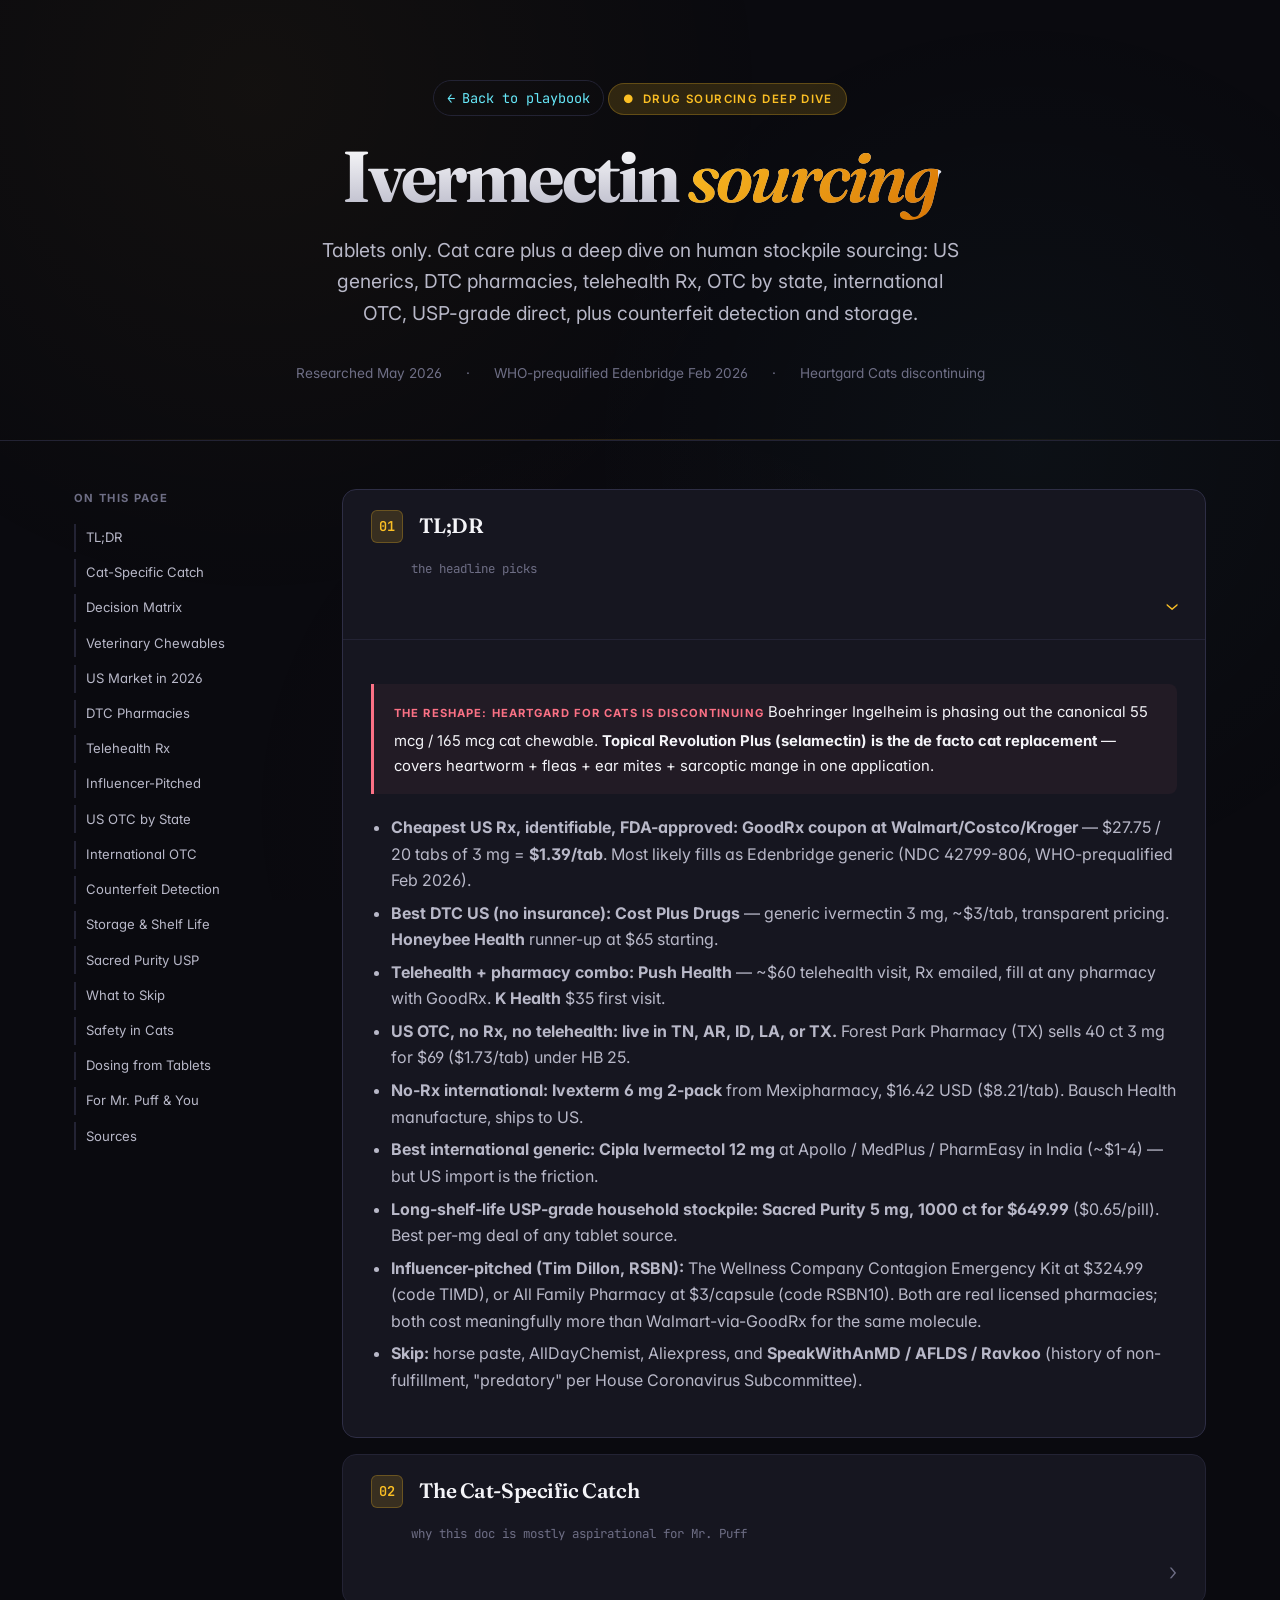
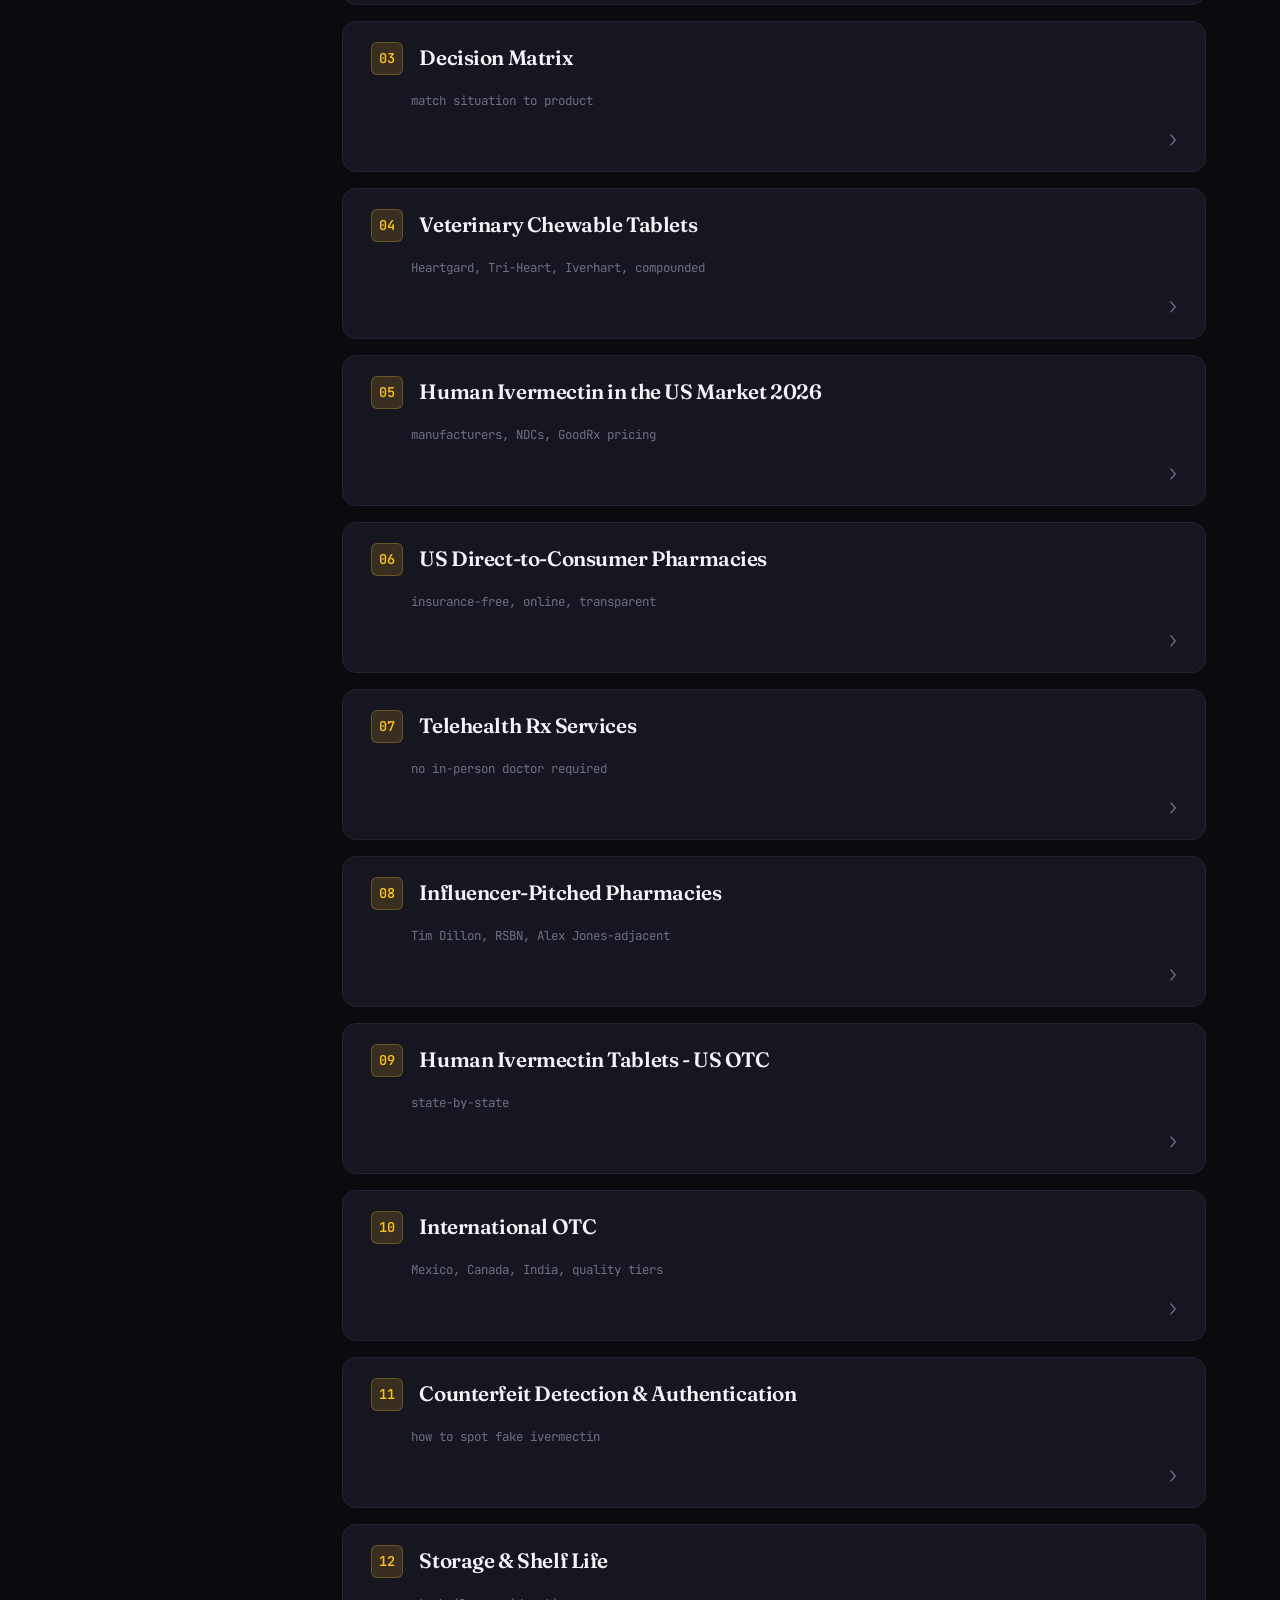
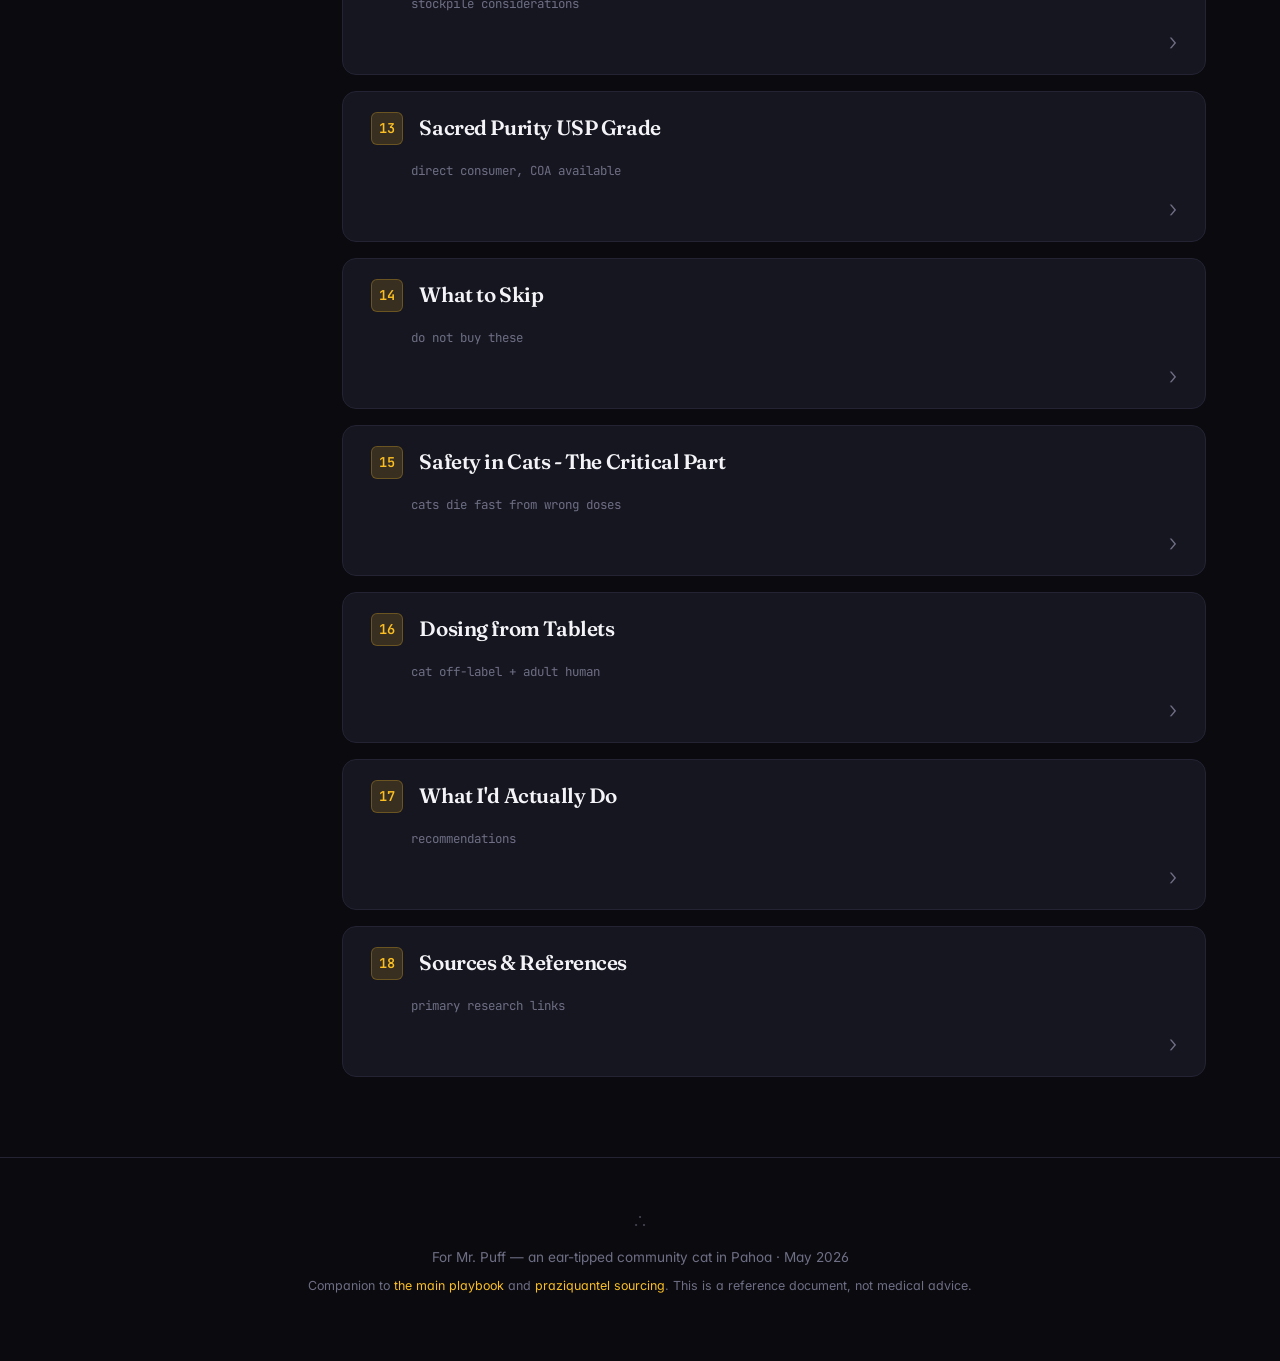
==== commit 4347a725: "Add Influencer-Pitched Pharmacies section to ivermectin sourcing New section 08 covering the right-w" ====
--- a/ivermectin-sourcing.html
+++ b/ivermectin-sourcing.html
@@ -58,6 +58,7 @@
       <li><a href="#us-market">US Market in 2026</a></li>
       <li><a href="#dtc">DTC Pharmacies</a></li>
       <li><a href="#telehealth">Telehealth Rx</a></li>
+      <li><a href="#influencer">Influencer-Pitched</a></li>
       <li><a href="#otc">US OTC by State</a></li>
       <li><a href="#international">International OTC</a></li>
       <li><a href="#counterfeit">Counterfeit Detection</a></li>
@@ -94,7 +95,8 @@
         <li><strong>No-Rx international: Ivexterm 6 mg 2-pack</strong> from Mexipharmacy, $16.42 USD ($8.21/tab). Bausch Health manufacture, ships to US.</li>
         <li><strong>Best international generic: Cipla Ivermectol 12 mg</strong> at Apollo / MedPlus / PharmEasy in India (~$1-4) — but US import is the friction.</li>
         <li><strong>Long-shelf-life USP-grade household stockpile: Sacred Purity 5 mg, 1000 ct for $649.99</strong> ($0.65/pill). Best per-mg deal of any tablet source.</li>
-        <li><strong>Skip:</strong> horse paste, AllDayChemist (not CIPA-verified), Aliexpress (counterfeit risk per TGA Australia).</li>
+        <li><strong>Influencer-pitched (Tim Dillon, RSBN):</strong> The Wellness Company Contagion Emergency Kit at $324.99 (code TIMD), or All Family Pharmacy at $3/capsule (code RSBN10). Both are real licensed pharmacies; both cost meaningfully more than Walmart-via-GoodRx for the same molecule.</li>
+        <li><strong>Skip:</strong> horse paste, AllDayChemist, Aliexpress, and <strong>SpeakWithAnMD / AFLDS / Ravkoo</strong> (history of non-fulfillment, "predatory" per House Coronavirus Subcommittee).</li>
       </ul>
       </div>
     </details>
@@ -396,10 +398,148 @@
       </div>
     </details>
 
+    <!-- INFLUENCER-PITCHED -->
+    <details class="section" id="influencer">
+      <summary>
+        <span class="num">08</span>
+        <h2>Influencer-Pitched Pharmacies</h2>
+        <span class="section-sub">Tim Dillon, RSBN, Alex Jones-adjacent</span>
+        <span class="chevron">›</span>
+      </summary>
+      <div class="section-body">
+      <p>A separate market segment exists: telehealth + pharmacy bundles marketed via right-wing podcasts and influencer codes. Tim Dillon, Tucker Carlson-adjacent figures, RSBN, Charlie Kirk, Kari Lake, Laura Loomer, and Naomi Wolf all do ad reads or sponsored pitches for these. Worth knowing what they actually sell, what's legitimate, and what to avoid.</p>
+
+      <h3>The Wellness Company (twc.health)</h3>
+      <p>Flagship of the segment. Florida-based, founded June 2022. Operates its own licensed compounding pharmacy and telehealth.</p>
+      <ul>
+        <li><strong>Pitched by:</strong> Tim Dillon (twc.health/timd, code <strong>TIMD</strong> for ~$30 off + free shipping), Kari Lake, Laura Loomer, Naomi Wolf, plus a long tail of MAGA-adjacent podcasters. Influencer codes typically run 10-15% off.</li>
+        <li><strong>Chief Scientific Officer:</strong> <strong>Dr. Peter McCullough</strong>. The American Board of Internal Medicine <strong>revoked both his board certifications in January 2025</strong> for promoting medical misinformation. The most relevant data point about TWC's clinical authority.</li>
+        <li><strong>Product mix:</strong>
+          <ul>
+            <li><strong>Contagion Emergency Kit: $324.99</strong> — bundles ivermectin + hydroxychloroquine + azithromycin (Z-pak) + oseltamivir (Tamiflu) + budesonide + nebulizer. Members save 15%. Telehealth intake required.</li>
+            <li><strong>Medical Emergency Kit: $299.99</strong> — broader preparedness kit.</li>
+            <li><strong>Ivermectin + Mebendazole: $349.99</strong> — bestselling combo, marketed for "parasite cleanse" and "cancer-adjacent" research positioning.</li>
+            <li><strong>Standalone Ivermectin Rx Collection</strong> — separate ivermectin-only products at varying strengths.</li>
+          </ul>
+        </li>
+        <li><strong>Process:</strong> order online → 2-minute medical intake form after checkout → licensed provider reviews and (usually) prescribes → fulfilled by TWC's pharmacy.</li>
+      </ul>
+      <div class="callout info">
+        <span class="callout-label">Honest take on TWC</span>
+        The pharmacy itself is licensed and the drug is real. The pricing is <strong>substantially higher than mainstream</strong> — the $324.99 Contagion Kit covers maybe $30-40 worth of generic drugs at GoodRx-at-Walmart prices. You're paying for the bundling, the political alignment, and the McCullough imprimatur. The kits ship; they're not vaporware.
+      </div>
+
+      <h3>All Family Pharmacy (allfamilypharmacy.com)</h3>
+      <p>Family-owned licensed US pharmacy in Boca Raton, Florida, 5+ years in business. <strong>Cleanest of the influencer-pitched segment from a legitimacy standpoint.</strong></p>
+      <ul>
+        <li><strong>Pitched by:</strong> RSBN (Right Side Broadcasting Network) with code <strong>RSBN10</strong> for 10% off. Also affiliated with various RSBN-adjacent influencers.</li>
+        <li><strong>Product:</strong> ivermectin starting at <strong>$3 per capsule</strong> (some pages list $2). Standalone, not a bundled kit.</li>
+        <li><strong>Process:</strong> secure online medical intake form → licensed practitioner telehealth evaluation → prescription if approved → in-house fulfillment.</li>
+        <li><strong>Reviews:</strong> mostly positive on Trustpilot. Customers cite easy process, fast shipping, best prices, sales.</li>
+      </ul>
+      <div class="callout success">
+        <span class="callout-label">If you want politically-aligned without McCullough</span>
+        Legitimate licensed US pharmacy with telehealth-bundled fulfillment. $3/capsule is more than GoodRx-at-Walmart ($1.39/tab) but cheaper than TWC's bundles. Cleanest pick of the influencer-pitched segment.
+      </div>
+
+      <h3>SpeakWithAnMD / America's Frontline Doctors / Ravkoo Pharmacy</h3>
+      <p>The COVID-era bundled service. <strong>Avoid.</strong></p>
+      <ul>
+        <li><strong>Pitched by:</strong> historically promoted via anti-vaccine and anti-mask Facebook/Reddit groups, AFLDS-affiliated influencers. Stella Immanuel was the highest US ivermectin prescriber via this route.</li>
+        <li><strong>Cost:</strong> $90 phone consultation with an AFLDS-trained physician.</li>
+        <li><strong>Fulfillment:</strong> Ravkoo Pharmacy (Florida-based pharmacy chain), formerly the AFLDS partner.</li>
+      </ul>
+      <div class="callout warn">
+        <span class="callout-label">Big red flags</span>
+        <ul>
+          <li>Documented pattern of <strong>non-fulfillment</strong>. Customers report paying $90 and never receiving the prescription.</li>
+          <li>The <strong>House Coronavirus Subcommittee called AFLDS, Ravkoo, and SpeakWithAnMD "predatory actors"</strong> in 2021.</li>
+          <li><strong>Hacked data</strong> in 2021 exposed $8.5 million in dubious COVID-treatment sales in 10 months: $4.7M ivermectin, $2.4M azithromycin, $1.2M HCQ.</li>
+          <li>Ravkoo claimed it had ended the AFLDS affiliation Sept 2, 2021, but the leaked data showed 268 AFLDS prescriptions still flowing through Ravkoo through Sept 11.</li>
+          <li>"Excessive prices" cited in customer complaints.</li>
+        </ul>
+      </div>
+
+      <h3>Alex Jones / Infowars</h3>
+      <ul>
+        <li><strong>Infowars Store</strong> (infowarsstore.com) sells supplements (zinc, colloidal silver, "DNA Force Plus") but <strong>does not directly sell ivermectin</strong> — it's a regulated drug and Infowars doesn't operate a licensed pharmacy.</li>
+        <li>The <strong>NY Attorney General forced Infowars to stop selling fake COVID treatments</strong> in March 2020.</li>
+        <li>Alex Jones famously gobbled ivermectin tablets on-air in September 2021 during a defense-of-Joe-Rogan rant. The tablets came from his personal stash, not an Infowars product.</li>
+        <li><strong>No documented Infowars partnership with a specific ivermectin pharmacy.</strong> Infowars listeners who want ivermectin typically use TWC, All Family Pharmacy, or one of the other right-wing-adjacent options independently.</li>
+      </ul>
+
+      <h3>Side-by-side comparison</h3>
+      <div class="table-wrap">
+        <table>
+          <thead>
+            <tr><th>Source</th><th>Per-tab cost (3 mg basis)</th><th>Legitimacy</th><th>Bundled?</th></tr>
+          </thead>
+          <tbody>
+            <tr><td>Walmart + GoodRx</td><td>$1.39/tab</td><td>FDA-approved, NDC-traceable</td><td>No</td></tr>
+            <tr><td>Cost Plus Drugs</td><td>~$3/tab</td><td>FDA-approved, transparent pricing</td><td>No</td></tr>
+            <tr><td>All Family Pharmacy</td><td>$3/capsule</td><td>Licensed US pharmacy, mostly positive reviews</td><td>No</td></tr>
+            <tr><td>The Wellness Company (standalone)</td><td>varies, premium</td><td>Licensed compound pharmacy, McCullough-led</td><td>Yes available</td></tr>
+            <tr><td>TWC Contagion Emergency Kit</td><td>$324.99 bundle (~$30-40 generic equivalent)</td><td>Licensed; premium for bundling + politics</td><td>Yes</td></tr>
+            <tr><td>SpeakWithAnMD / Ravkoo</td><td>$90 consult + Rx fee</td><td>History of non-fulfillment, regulatory scrutiny</td><td>No</td></tr>
+            <tr><td>Mexipharmacy Ivexterm</td><td>$8.21/tab</td><td>Bausch Health branded, Mexican OTC</td><td>No</td></tr>
+            <tr><td>Sacred Purity USP 1000 ct</td><td>$0.65/tab</td><td>USP grade, COA, "not for human consumption" disclaimer</td><td>No</td></tr>
+          </tbody>
+        </table>
+      </div>
+      <div class="callout info">
+        <span class="callout-label">The takeaway</span>
+        If you're already in the influencer-pitched audience and ready to buy from TWC or All Family Pharmacy, you're not wrong that they ship real product — you're paying a premium. For pure pharmacology, GoodRx-at-Walmart is the same molecule at one-tenth the bundled-kit price. The TWC kit makes sense if you specifically want the bundled HCQ + Tamiflu + nebulizer preparedness package; otherwise, the math heavily favors mainstream sources.
+      </div>
+
+      <div class="resource-grid">
+        <a href="https://www.twc.health/pages/timd" target="_blank" rel="noopener" class="resource-card">
+          <div class="rc-label">Tim Dillon code TIMD</div>
+          <div class="rc-name">TWC Tim Dillon landing</div>
+          <div class="rc-meta">$30 off + free ship · 6mo</div>
+        </a>
+        <a href="https://www.twc.health/products/contagion-emergency-kit" target="_blank" rel="noopener" class="resource-card">
+          <div class="rc-label">TWC bundled kit</div>
+          <div class="rc-name">Contagion Emergency Kit</div>
+          <div class="rc-meta">$324.99 · Rx via intake</div>
+        </a>
+        <a href="https://www.twc.health/collections/ivermectin-collection" target="_blank" rel="noopener" class="resource-card">
+          <div class="rc-label">TWC standalone</div>
+          <div class="rc-name">Ivermectin Collection</div>
+          <div class="rc-meta">Rx required</div>
+        </a>
+        <a href="https://www.twc.health/pages/dr-peter-mccullough" target="_blank" rel="noopener" class="resource-card">
+          <div class="rc-label">TWC CSO</div>
+          <div class="rc-name">Dr. Peter McCullough</div>
+          <div class="rc-meta">ABIM revoked certs Jan 2025</div>
+        </a>
+        <a href="https://allfamilypharmacy.com/ivermectin/" target="_blank" rel="noopener" class="resource-card">
+          <div class="rc-label">RSBN code RSBN10</div>
+          <div class="rc-name">All Family Pharmacy</div>
+          <div class="rc-meta">$3/capsule · Boca Raton FL</div>
+        </a>
+        <a href="https://allfamilypharmacy.com/rsbn/" target="_blank" rel="noopener" class="resource-card">
+          <div class="rc-label">RSBN partnership</div>
+          <div class="rc-name">All Family RSBN landing</div>
+          <div class="rc-meta">10% off · ivermectin</div>
+        </a>
+        <a href="https://www.thedailybeast.com/the-wellness-company-is-being-spruiked-by-kari-lake-laura-loomer-naomi-wolf-and-others/" target="_blank" rel="noopener" class="resource-card">
+          <div class="rc-label">Background</div>
+          <div class="rc-name">Daily Beast on TWC promoters</div>
+          <div class="rc-meta">Kari Lake, Loomer, Wolf</div>
+        </a>
+        <a href="https://theintercept.com/2021/09/28/covid-telehealth-hydroxychloroquine-ivermectin-hacked/" target="_blank" rel="noopener" class="resource-card">
+          <div class="rc-label">AVOID: SpeakWithAnMD</div>
+          <div class="rc-name">Intercept Ravkoo investigation</div>
+          <div class="rc-meta">$8.5M dubious sales 2021</div>
+        </a>
+      </div>
+      </div>
+    </details>
+
     <!-- US OTC -->
     <details class="section" id="otc">
       <summary>
-        <span class="num">08</span>
+        <span class="num">09</span>
         <h2>Human Ivermectin Tablets - US OTC</h2>
         <span class="section-sub">state-by-state</span>
         <span class="chevron">›</span>
@@ -453,7 +593,7 @@
     <!-- INTERNATIONAL -->
     <details class="section" id="international">
       <summary>
-        <span class="num">09</span>
+        <span class="num">10</span>
         <h2>International OTC</h2>
         <span class="section-sub">Mexico, Canada, India, quality tiers</span>
         <span class="chevron">›</span>
@@ -564,7 +704,7 @@
     <!-- COUNTERFEIT -->
     <details class="section" id="counterfeit">
       <summary>
-        <span class="num">10</span>
+        <span class="num">11</span>
         <h2>Counterfeit Detection &amp; Authentication</h2>
         <span class="section-sub">how to spot fake ivermectin</span>
         <span class="chevron">›</span>
@@ -624,7 +764,7 @@
     <!-- STORAGE -->
     <details class="section" id="storage">
       <summary>
-        <span class="num">11</span>
+        <span class="num">12</span>
         <h2>Storage &amp; Shelf Life</h2>
         <span class="section-sub">stockpile considerations</span>
         <span class="chevron">›</span>
@@ -644,7 +784,7 @@
     <!-- SACRED PURITY -->
     <details class="section" id="sacred-purity">
       <summary>
-        <span class="num">12</span>
+        <span class="num">13</span>
         <h2>Sacred Purity USP Grade</h2>
         <span class="section-sub">direct consumer, COA available</span>
         <span class="chevron">›</span>
@@ -694,7 +834,7 @@
     <!-- WHAT TO SKIP -->
     <details class="section" id="skip">
       <summary>
-        <span class="num">13</span>
+        <span class="num">14</span>
         <h2>What to Skip</h2>
         <span class="section-sub">do not buy these</span>
         <span class="chevron">›</span>
@@ -717,7 +857,7 @@
     <!-- SAFETY -->
     <details class="section" id="safety">
       <summary>
-        <span class="num">14</span>
+        <span class="num">15</span>
         <h2>Safety in Cats - The Critical Part</h2>
         <span class="section-sub">cats die fast from wrong doses</span>
         <span class="chevron">›</span>
@@ -763,7 +903,7 @@
     <!-- DOSING -->
     <details class="section" id="dosing">
       <summary>
-        <span class="num">15</span>
+        <span class="num">16</span>
         <h2>Dosing from Tablets</h2>
         <span class="section-sub">cat off-label + adult human</span>
         <span class="chevron">›</span>
@@ -791,7 +931,7 @@
     <!-- FOR MR PUFF + YOU -->
     <details class="section" id="mr-puff-rec">
       <summary>
-        <span class="num">16</span>
+        <span class="num">17</span>
         <h2>What I'd Actually Do</h2>
         <span class="section-sub">recommendations</span>
         <span class="chevron">›</span>
@@ -824,7 +964,7 @@
     <!-- SOURCES -->
     <details class="section" id="sources">
       <summary>
-        <span class="num">17</span>
+        <span class="num">18</span>
         <h2>Sources &amp; References</h2>
         <span class="section-sub">primary research links</span>
         <span class="chevron">›</span>
@@ -880,6 +1020,24 @@
         <li><a href="https://pharmeasy.in/online-medicine-order/ivermectol-12mg-strip-of-2-tablets-51395" target="_blank" rel="noopener">PharmEasy India — Ivermectol 12 mg</a></li>
         <li><a href="https://www.healingpharma.in/product/iverheal-12mg/" target="_blank" rel="noopener">Healing Pharma India — Iverheal 12 mg</a></li>
         <li><a href="https://www.alldaychemist.com/catalogsearch/result/?q=ivermectin" target="_blank" rel="noopener">AllDayChemist — Ivermectin search (cautiously)</a></li>
+      </ul>
+
+      <h3>Influencer-pitched pharmacies</h3>
+      <ul>
+        <li><a href="https://www.twc.health/pages/timd" target="_blank" rel="noopener">The Wellness Company — Tim Dillon landing</a></li>
+        <li><a href="https://www.twc.health/collections/ivermectin-collection" target="_blank" rel="noopener">The Wellness Company — Ivermectin Collection</a></li>
+        <li><a href="https://www.twc.health/products/contagion-emergency-kit" target="_blank" rel="noopener">The Wellness Company — Contagion Emergency Kit ($324.99)</a></li>
+        <li><a href="https://www.twc.health/pages/dr-peter-mccullough" target="_blank" rel="noopener">The Wellness Company — Dr. Peter McCullough (CSO)</a></li>
+        <li><a href="https://en.wikipedia.org/wiki/Peter_A._McCullough" target="_blank" rel="noopener">Wikipedia — Peter A. McCullough (ABIM revoked board certs Jan 2025)</a></li>
+        <li><a href="https://www.thedailybeast.com/the-wellness-company-is-being-spruiked-by-kari-lake-laura-loomer-naomi-wolf-and-others/" target="_blank" rel="noopener">Daily Beast — TWC spruiked by Kari Lake, Laura Loomer, Naomi Wolf</a></li>
+        <li><a href="https://dailydot.com/contagion-kit-the-wellness-company-bird-flu" target="_blank" rel="noopener">Daily Dot — TWC Contagion kits + bird flu hype</a></li>
+        <li><a href="https://allfamilypharmacy.com/ivermectin/" target="_blank" rel="noopener">All Family Pharmacy — Ivermectin</a></li>
+        <li><a href="https://allfamilypharmacy.com/rsbn/" target="_blank" rel="noopener">All Family Pharmacy — RSBN partnership</a></li>
+        <li><a href="http://speakwithanmd.us/" target="_blank" rel="noopener">SpeakWithAnMD landing page</a></li>
+        <li><a href="https://theintercept.com/2021/09/28/covid-telehealth-hydroxychloroquine-ivermectin-hacked/" target="_blank" rel="noopener">The Intercept — Right-wing telehealth + Ravkoo $4.7M ivermectin sales</a></li>
+        <li><a href="https://www.nbcnews.com/tech/tech-news/ivermectin-demand-drives-trump-telemedicine-website-rcna1791" target="_blank" rel="noopener">NBC News — Ivermectin demand at SpeakWithAnMD</a></li>
+        <li><a href="https://time.com/6278831/ivermectin-americas-frontline-doctors-lawsuits-covid-19/" target="_blank" rel="noopener">TIME — Right-Wing Doctors + AFLDS lawsuits</a></li>
+        <li><a href="https://ag.ny.gov/press-release/2020/attorney-general-james-orders-alex-jones-stop-selling-fake-coronavirus-treatments" target="_blank" rel="noopener">NY AG — Cease-and-desist to Alex Jones for fake COVID treatments</a></li>
       </ul>
 
       <h3>Counterfeit &amp; quality</h3>
